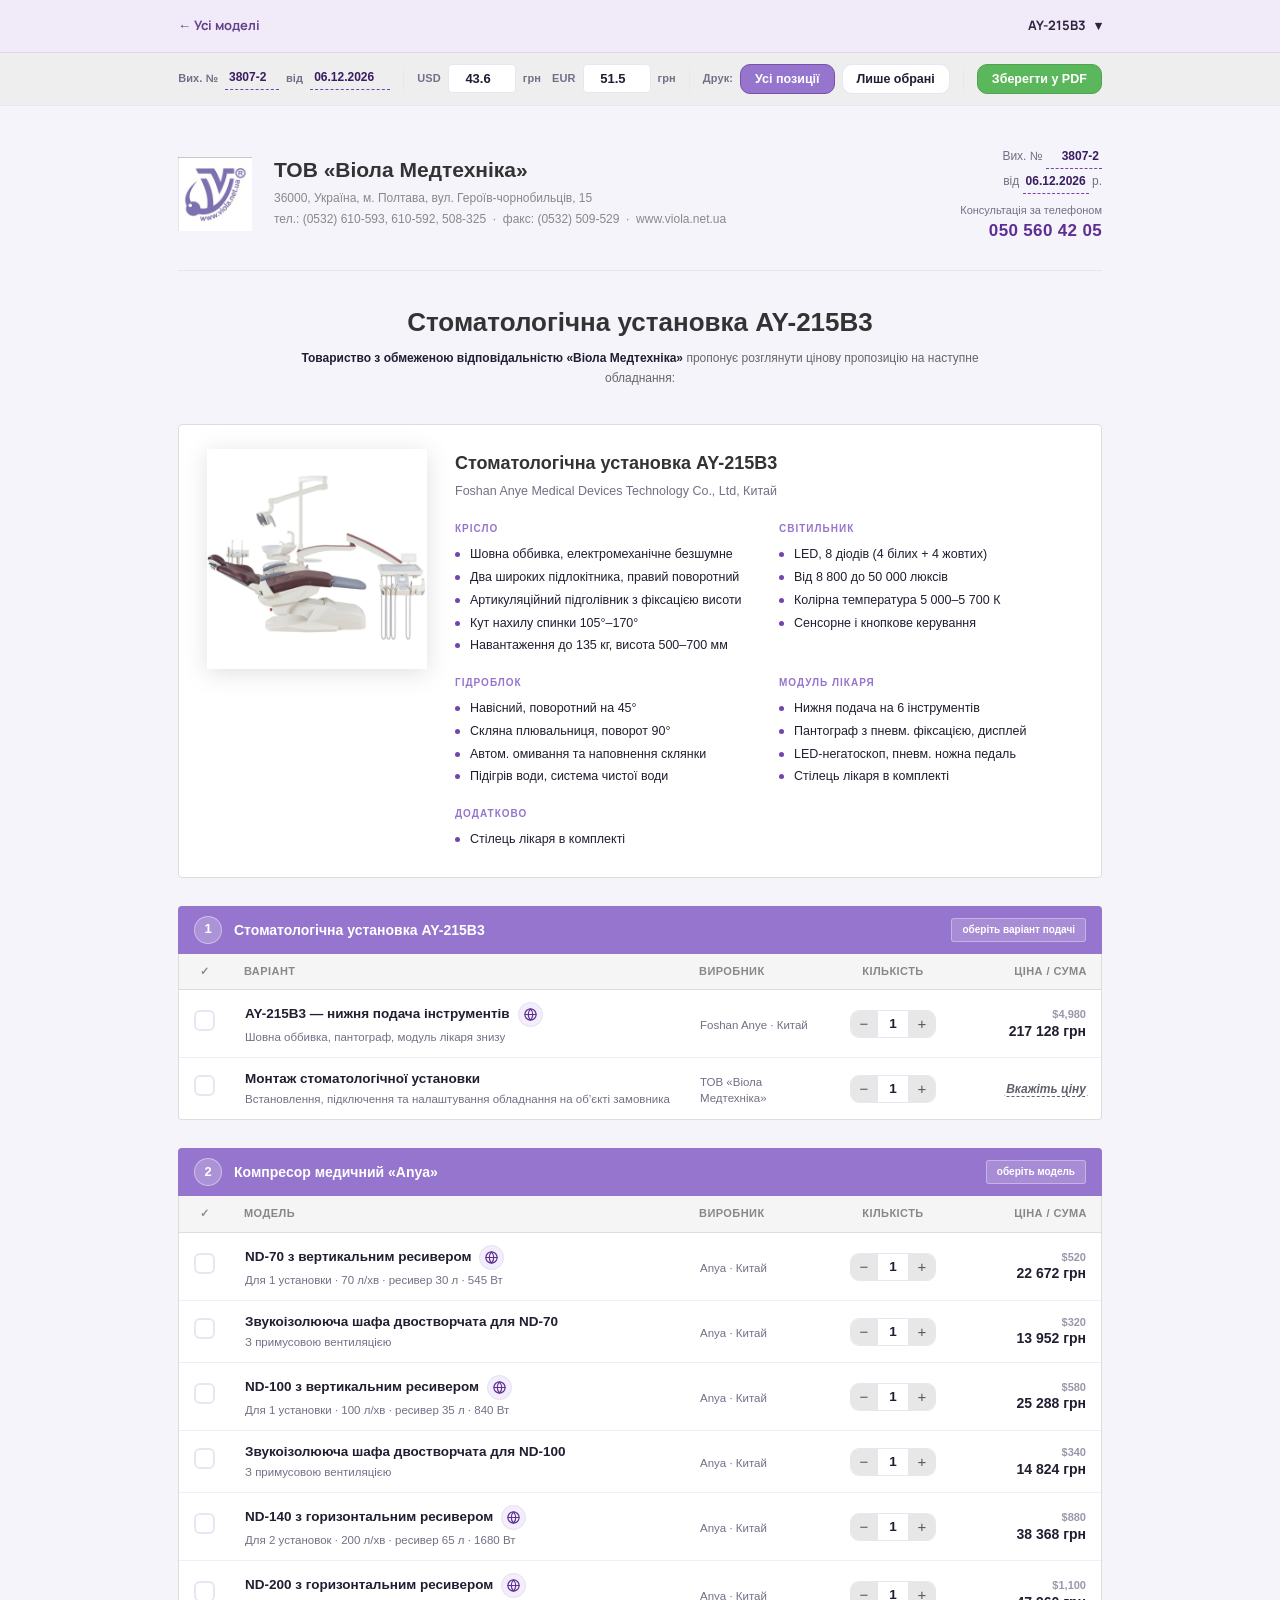
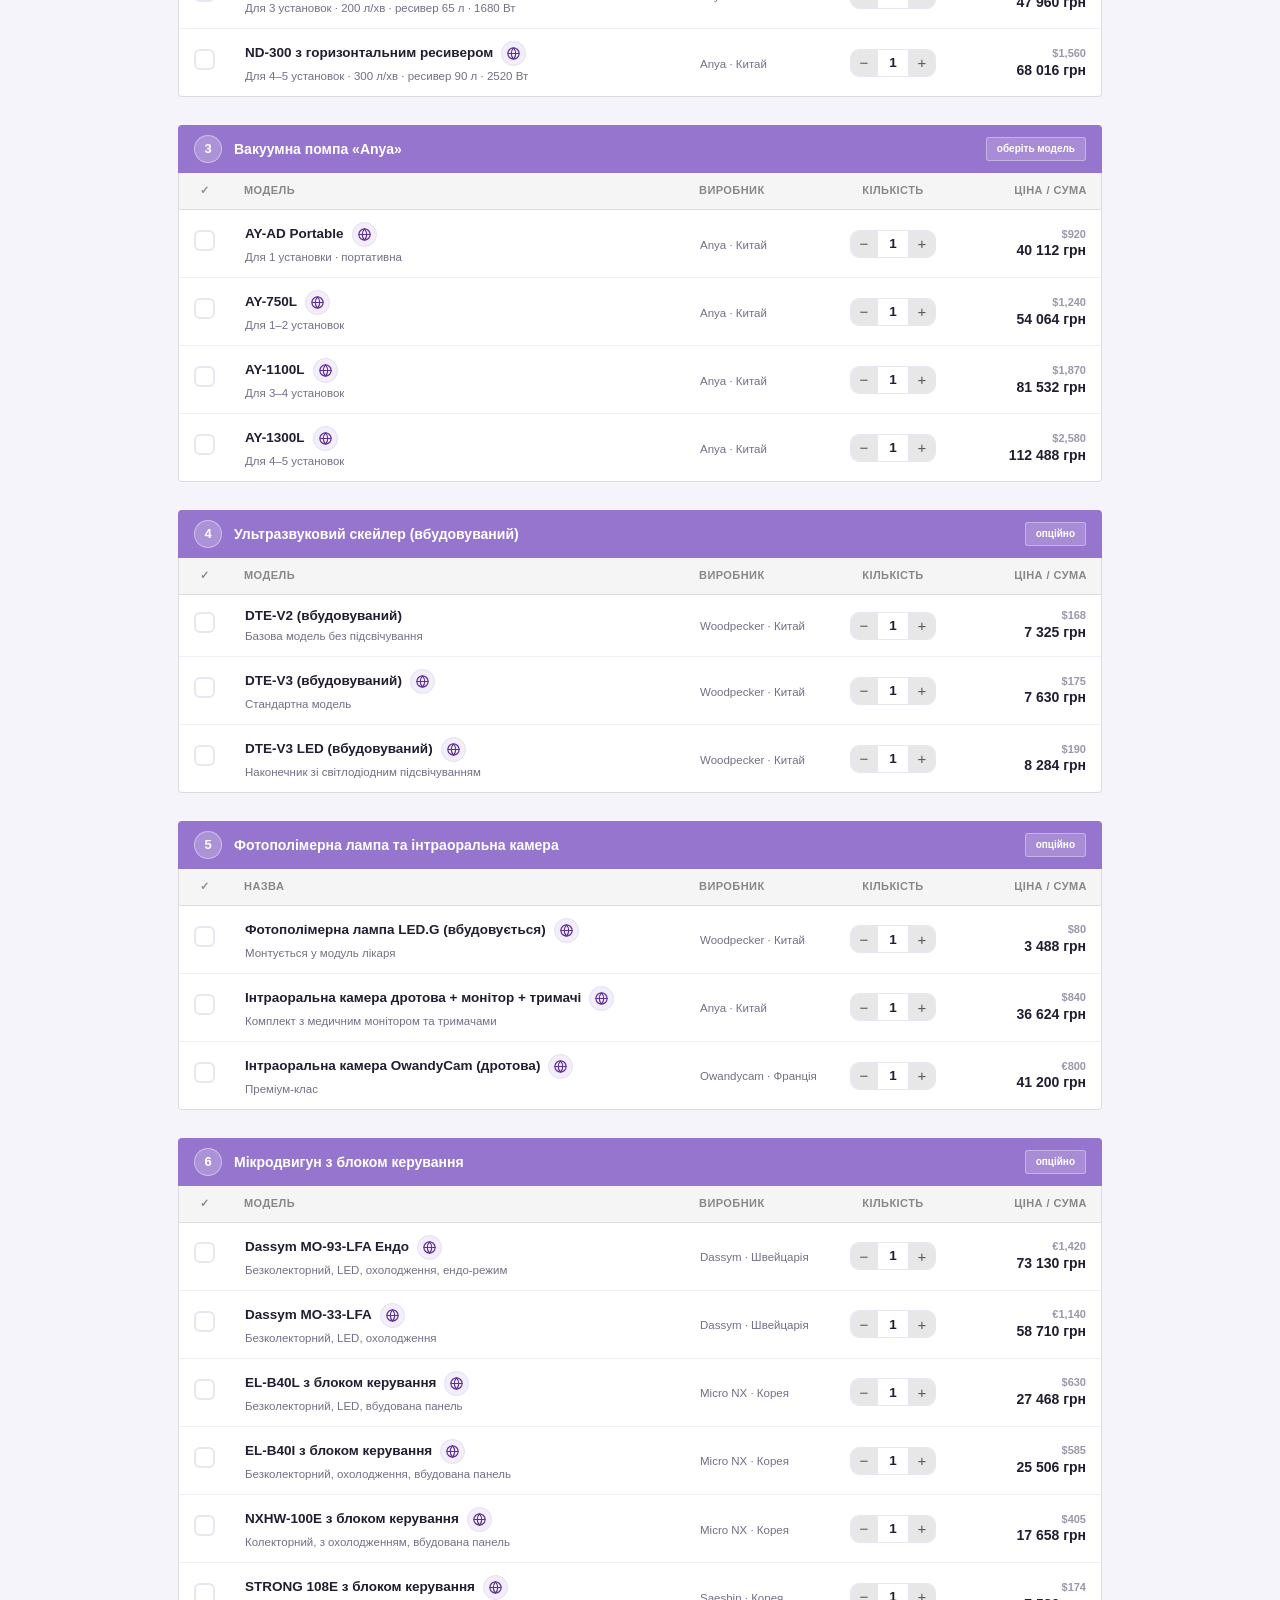
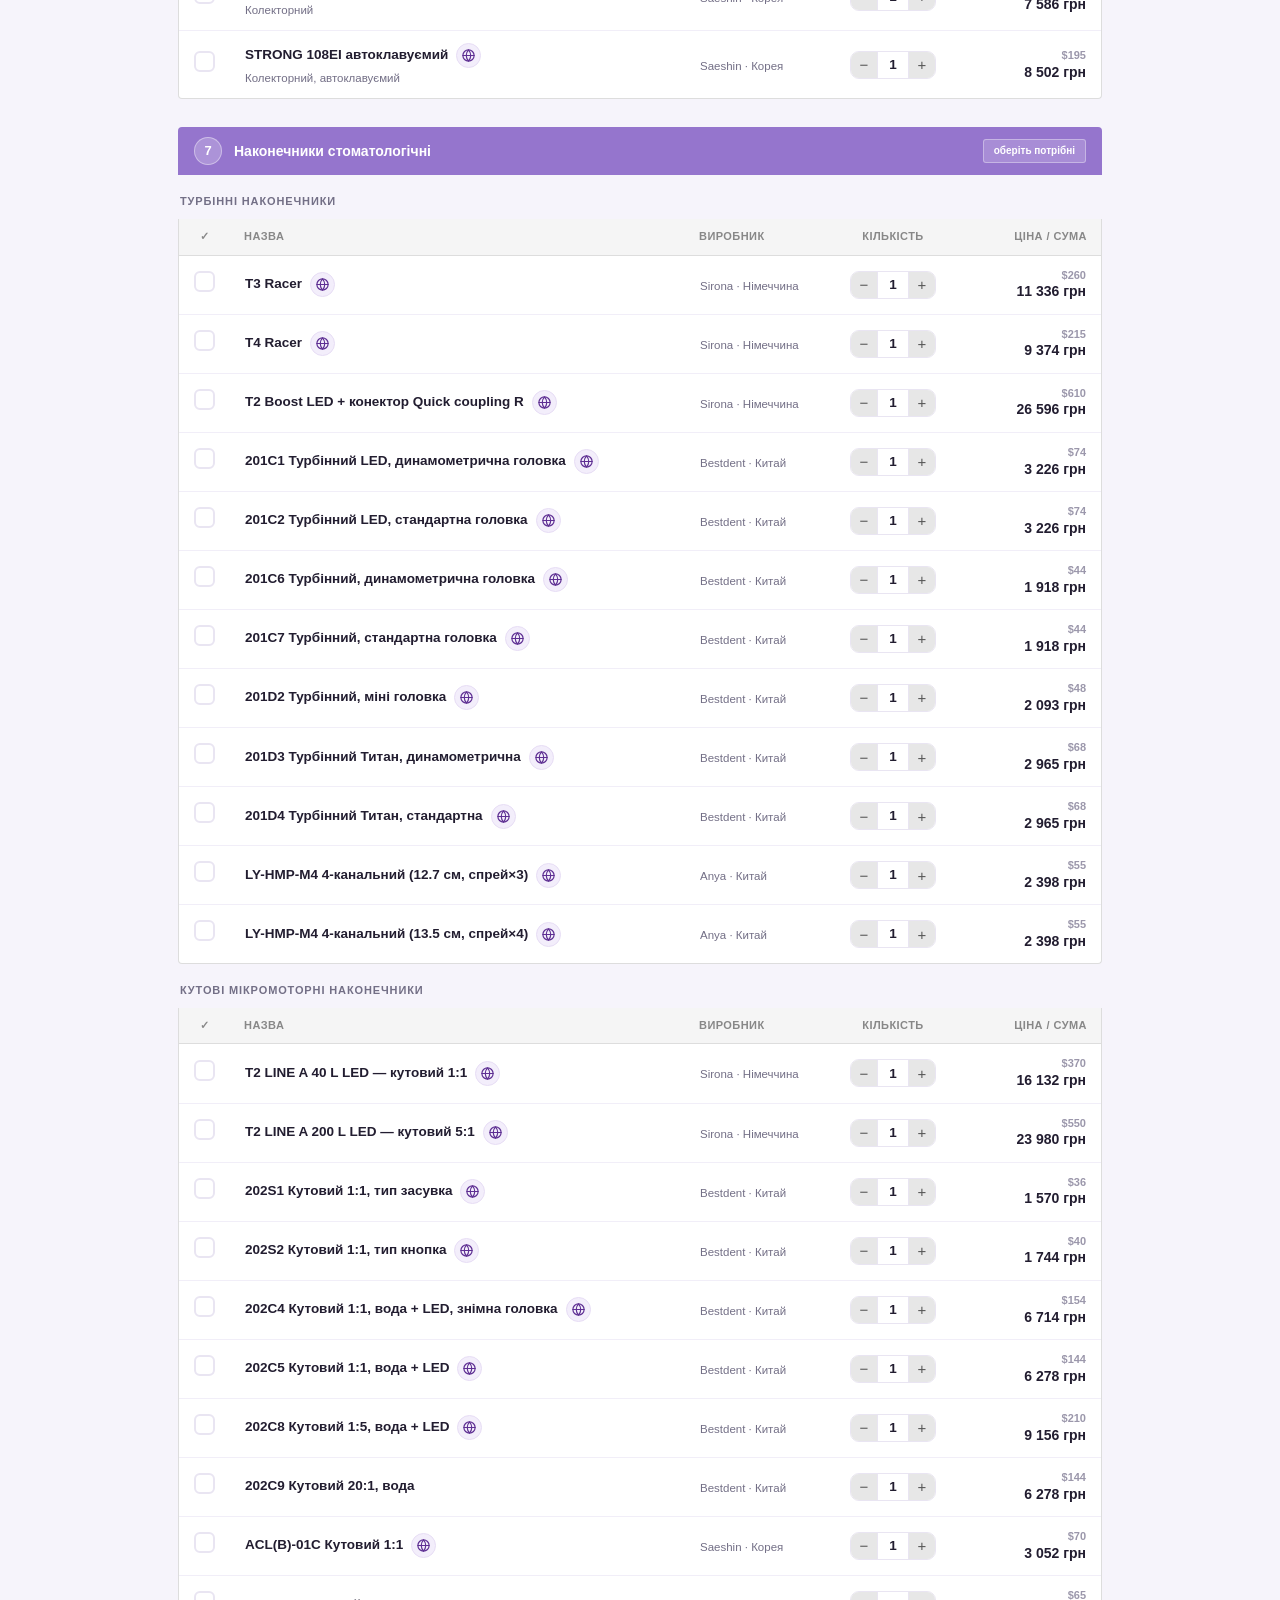
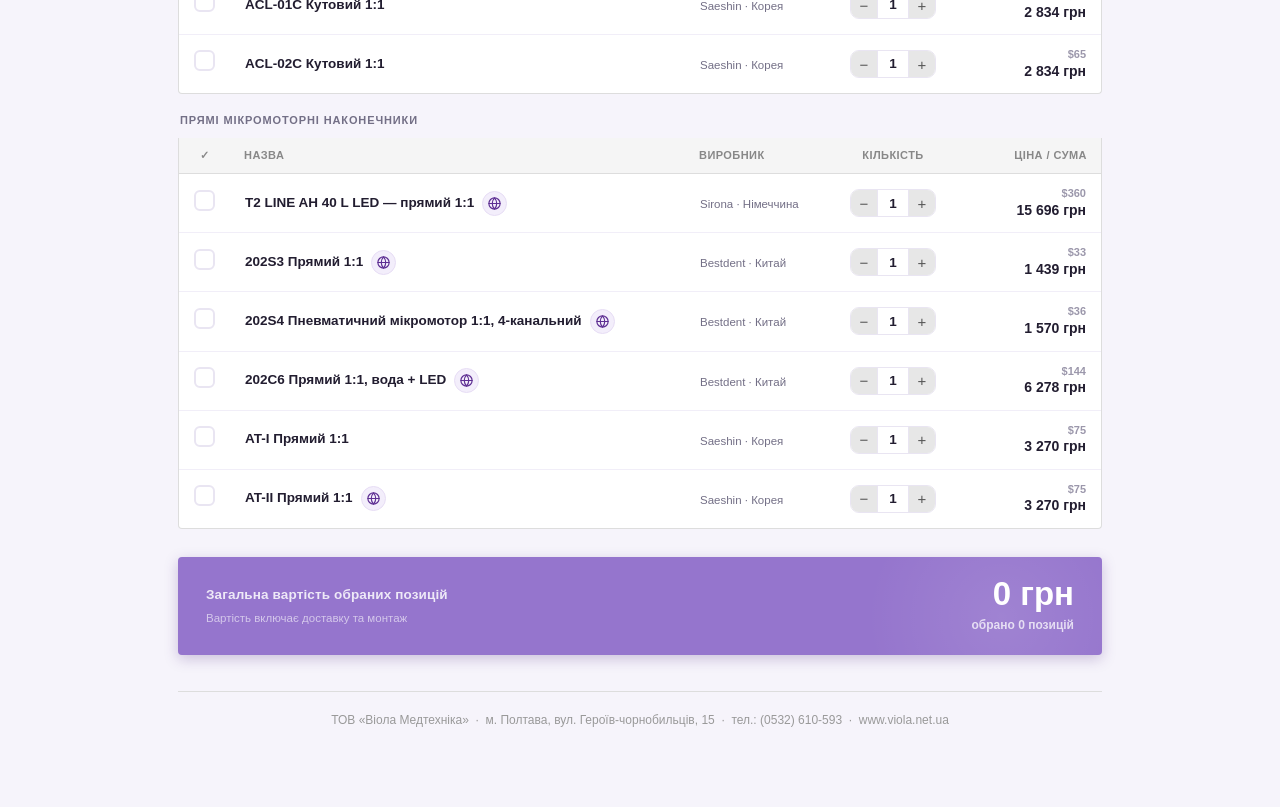
==== ay-215b3/index.html @ 1c3f3f8b "Add eight model configurators and a catalogue with separate Anya and Anye filters" ====
<!DOCTYPE html>
<html lang="uk"><head>
<meta charset="UTF-8">
<meta name="viewport" content="width=device-width, initial-scale=1.0">
<title>Конфігуратор AY-215B3 — Віола Медтехніка</title>


<style>/* cyrillic-ext */

/* cyrillic */

/* greek */

/* vietnamese */

/* latin-ext */

/* latin */

/* cyrillic-ext */

/* cyrillic */

/* greek */

/* vietnamese */

/* latin-ext */

/* latin */

/* cyrillic-ext */

/* cyrillic */

/* greek */

/* vietnamese */

/* latin-ext */

/* latin */

/* cyrillic-ext */

/* cyrillic */

/* greek */

/* vietnamese */

/* latin-ext */

/* latin */

/* cyrillic-ext */

/* cyrillic */

/* greek */

/* vietnamese */

/* latin-ext */

/* latin */

/* cyrillic-ext */

/* cyrillic */

/* vietnamese */

/* latin-ext */

/* latin */

/* cyrillic-ext */

/* cyrillic */

/* vietnamese */

/* latin-ext */

/* latin */

/* cyrillic-ext */

/* cyrillic */

/* vietnamese */

/* latin-ext */

/* latin */

/* cyrillic-ext */

/* cyrillic */

/* vietnamese */

/* latin-ext */

/* latin */

</style>
<style>
:root{
  --brand:#5e2f93;
  --brand-deep:#3a1c61;
  --brand-mid:#7344ad;
  --brand-soft:#f3eefb;
  --brand-tint:#faf7fe;
  --brand-line:#e7ddf5;
  --accent:#1f7a52;
  --accent-deep:#155f3f;
  --accent-soft:#eaf6ef;
  --ink:#221d30;
  --muted:#736f86;
  --faint:#9b97ab;
  --paper:#f6f4fb;
  --surface:#ffffff;
  --border:#e9e5f2;
  --border-soft:#f1eef8;
  --shadow-sm:0 1px 2px rgba(40,22,70,.05),0 1px 3px rgba(40,22,70,.05);
  --shadow-md:0 6px 22px rgba(58,28,97,.08),0 1px 4px rgba(58,28,97,.05);
  --shadow-lg:0 22px 60px rgba(58,28,97,.18);
  --radius:15px;
  --radius-sm:10px;
}
*,*::before,*::after{box-sizing:border-box;margin:0;padding:0}
html{-webkit-text-size-adjust:100%}
body{font-family:'Open Sans',Arial,sans-serif;background:var(--paper);color:var(--ink);font-size:13px;line-height:1.6;-webkit-font-smoothing:antialiased;text-rendering:optimizeLegibility}
.page{max-width:980px;margin:0 auto;padding:0 28px 76px}

/* TOOLBAR */
.toolbar{
  position:sticky;top:0;z-index:100;
  background:#EEEEEE;
  
  border-bottom:1px solid var(--border);
  padding:11px 20px;
  display:flex;align-items:center;justify-content:center;gap:9px;flex-wrap:wrap;
  margin:0 -28px 0;
}
.tb-group{display:flex;align-items:center;gap:7px}
.tb-sep{width:1px;height:24px;background:var(--border);margin:0 4px}
.tb-lbl{font-size:11px;font-weight:600;color:var(--muted);white-space:nowrap;letter-spacing:.01em}
.tb-inp{width:68px;padding:6px 9px;border:1px solid var(--border);border-radius:4px;font-size:13px;font-weight:600;font-family:'Open Sans',Arial,sans-serif;text-align:right;background:var(--surface);color:var(--ink);transition:border-color .15s,box-shadow .15s}
.tb-inp:focus{outline:none;border-color:var(--brand);box-shadow:0 0 0 3px var(--brand-soft)}
.tb-btn{display:inline-flex;align-items:center;gap:6px;padding:7px 14px;border-radius:10px;border:1px solid var(--border);font-size:12.5px;font-weight:600;font-family:'Open Sans',Arial,sans-serif;cursor:pointer;transition:all .15s;background:var(--surface);color:var(--ink);white-space:nowrap}
.tb-btn:hover{background:#f0eaf9;border-color:#ab8ed8;color:#7c4fa8}
.tb-btn.active{color:#fff;background:#9575CD;border-color:#7c4fa8}
.tb-btn.active:hover{background:#7c4fa8;color:#fff}
.tb-btn.green{color:#fff;background:#5bb75b;border-color:#51a351}
.tb-btn.green:hover{background:#51a351}
.tb-btn svg{width:14px;height:14px;stroke:currentColor;fill:none;stroke-width:2;stroke-linecap:round;stroke-linejoin:round}
.tb-editable{display:inline-block;min-width:54px;border-bottom:1px dashed var(--brand-mid);padding:1px 4px;font-size:12px;font-weight:700;color:var(--brand-deep);cursor:text;outline:none;transition:all .15s}
.tb-editable:focus{border-bottom-style:solid;background:var(--brand-soft);border-radius:4px}

/* MODAL */
.modal-overlay{display:none;position:fixed;inset:0;background:rgba(34,18,58,.5);z-index:999;align-items:center;justify-content:center;padding:20px}
.modal-overlay.open{display:flex}
.modal{background:var(--surface);border-radius:6px;padding:34px 36px;max-width:470px;width:100%;box-shadow:var(--shadow-lg);position:relative;animation:modalIn .26s cubic-bezier(.2,.8,.25,1)}
@keyframes modalIn{from{opacity:0;transform:translateY(14px) scale(.985)}to{opacity:1;transform:none}}
.modal-title{font-family:'Open Sans',Arial,sans-serif;font-size:18px;font-weight:700;color:#333;margin-bottom:22px;display:flex;align-items:center;gap:11px}
.modal-step{display:flex;align-items:flex-start;gap:14px;margin-bottom:16px}
.modal-step-num{width:29px;height:29px;background:linear-gradient(135deg,var(--brand-mid),var(--brand));color:#fff;border-radius:9px;font-size:13px;font-weight:700;display:flex;align-items:center;justify-content:center;flex-shrink:0}
.modal-step-text{font-size:13.5px;color:var(--ink);line-height:1.6}
.modal-step-text strong{color:var(--brand-deep);font-weight:700}
.modal-highlight{background:var(--brand-tint);border:1px solid var(--border);border-radius:10px;padding:9px 13px;font-size:12.5px;color:var(--ink);margin-top:7px;font-style:normal}
.modal-actions{display:flex;gap:10px;margin-top:26px;justify-content:flex-end}
.modal-btn{padding:10px 22px;border-radius:4px;border:none;font-size:13.5px;font-weight:600;font-family:'Open Sans',Arial,sans-serif;cursor:pointer;transition:all .15s}
.modal-btn.primary{color:#fff;background:#9575CD;border:1px solid #7c4fa8}
.modal-btn.primary:hover{background:#7c4fa8}
.modal-btn.secondary{color:#666;background:#e7e7e7;border:1px solid #ccc}
.modal-btn.secondary:hover{background:#d5d5d5}
.modal-close{position:absolute;top:16px;right:18px;font-size:17px;cursor:pointer;color:var(--faint);line-height:1;border:none;background:none;width:30px;height:30px;border-radius:8px;transition:all .15s}
.modal-close:hover{color:var(--ink);background:var(--brand-soft)}

/* HEADER */
.kp-header{display:flex;align-items:center;gap:22px;border-bottom:1px solid var(--border);margin:38px 0 28px;padding-bottom:26px}
.logo-img{width:74px;height:74px;object-fit:contain;flex-shrink:0}
.company-name{font-family:'Open Sans',Arial,sans-serif;font-size:21px;font-weight:700;color:#333;line-height:1.2;text-decoration:none}
.company-info{font-size:12px;color:#888;margin-top:6px;line-height:1.75}
.header-right{margin-left:auto;text-align:right}
.doc-num-row{font-size:12px;color:var(--muted);line-height:2}
.doc-editable{display:inline-block;min-width:56px;border-bottom:1px dashed var(--brand-mid);padding:0 3px;color:var(--brand-deep);font-size:12px;font-weight:700;cursor:text;outline:none;transition:all .15s}
.doc-editable:focus{border-bottom-style:solid;background:var(--brand-soft);border-radius:4px}

/* INTRO */
.intro-block{text-align:center;padding:8px 0 36px;max-width:700px;margin:0 auto}
.intro-title{font-family:'Open Sans',Arial,sans-serif;font-size:26px;font-weight:700;margin-bottom:10px;color:#333;line-height:1.2}
.intro-text{font-size:12px;color:#666;line-height:1.7}
.intro-text strong{color:var(--ink);font-weight:700}

/* CHAIR HERO */
.chair-hero{display:flex;align-items:flex-start;gap:28px;background:#fff;border:1px solid #ddd;border-radius:4px;padding:24px 28px;margin-bottom:28px;overflow:hidden}

.chair-img{width:220px;height:220px;object-fit:contain;flex-shrink:0;filter:drop-shadow(0 4px 12px rgba(0,0,0,.12))}
.chair-img:hover{transform:none}
.chair-info{flex:1;position:relative}
.chair-info-title{font-family:'Open Sans',Arial,sans-serif;font-size:18px;font-weight:700;color:#333;margin-bottom:3px}
.chair-info-maker{font-size:12.5px;color:var(--muted);margin-bottom:20px}
.chair-specs-grid{display:grid;grid-template-columns:1fr 1fr;gap:16px 30px}
.spec-group{margin-bottom:2px}
.spec-group-title{font-size:10px;font-weight:800;text-transform:uppercase;letter-spacing:.1em;color:#9575CD;margin-bottom:6px}
.spec-list{list-style:none;font-size:12.5px;color:var(--ink);line-height:1.5}
.spec-list li{padding:2px 0 2px 15px;position:relative}
.spec-list li::before{content:'';position:absolute;left:0;top:9px;width:5px;height:5px;border-radius:50%;background:var(--brand-mid)}

/* SECTION */
.section{margin-bottom:28px}
.section-header{display:flex;align-items:center;gap:12px;margin-bottom:0;background:#9575CD;border-radius:4px 4px 0 0;padding:10px 16px;color:#fff}
.section-num{width:28px;height:28px;background:rgba(255,255,255,.22);color:#fff;border-radius:50%;font-size:13px;font-weight:700;display:flex;align-items:center;justify-content:center;flex-shrink:0;border:1px solid rgba(255,255,255,.4)}
.section-title{font-family:'Open Sans',Arial,sans-serif;font-size:14px;font-weight:700;color:#fff;flex:1}
.section-badge{font-size:10px;font-weight:600;padding:3px 10px;border-radius:3px;border:1px solid rgba(255,255,255,.35);color:#fff;background:rgba(255,255,255,.18);white-space:nowrap}

/* TABLE */
.options-table-wrap{background:#fff;border:1px solid #ddd;border-top:none;border-radius:0 0 4px 4px;overflow:hidden;margin-bottom:0}
table.otbl{width:100%;border-collapse:collapse;font-size:13.5px}
table.otbl thead tr{background:#f5f5f5;border-bottom:1px solid #ddd}
table.otbl th{padding:9px 14px;text-align:left;color:#888;font-weight:700;font-size:11px;letter-spacing:.04em;text-transform:uppercase}
table.otbl th.th-c{width:48px;text-align:center}
table.otbl th.th-q{width:108px;text-align:center}
table.otbl th.th-p{width:150px;text-align:right}
table.otbl th.th-maker{width:150px}
table.otbl tbody tr{border-bottom:1px solid var(--border-soft);cursor:pointer;transition:background .12s,box-shadow .12s}
table.otbl tbody tr:last-child{border-bottom:none}
table.otbl tbody tr:hover{background:var(--brand-tint)}
table.otbl tbody tr.row-checked{background:var(--accent-soft);box-shadow:inset 3px 0 0 var(--accent)}
table.otbl tbody tr.row-checked:hover{background:#e2f1e9}
table.otbl td{padding:12px 15px;vertical-align:middle}
table.otbl td.td-c{text-align:center}
table.otbl td.td-q{text-align:center}
table.otbl td.td-p{text-align:right;white-space:nowrap;line-height:1.35}
.opt-name{font-weight:700;color:var(--ink);font-size:13.5px;line-height:1.4}
.opt-sub{font-size:11.5px;color:var(--muted);margin-top:2px;font-weight:500;line-height:1.4}

/* CHECKBOX */
.cb{width:21px;height:21px;border:2px solid var(--border);border-radius:6px;display:inline-flex;align-items:center;justify-content:center;flex-shrink:0;background:var(--surface);transition:all .15s}
table.otbl tbody tr:hover .cb{border-color:var(--brand-mid)}
.cb.on{background:var(--accent);border-color:var(--accent)}
.cb-tick{display:none;color:#fff;font-size:13px;font-weight:800;line-height:1}
.cb.on .cb-tick{display:block}

/* QTY */
.qty-wrap{display:inline-flex;align-items:stretch;border:1px solid var(--border);border-radius:9px;overflow:hidden;background:var(--surface)}
.qty-btn{width:26px;height:26px;border:none;background:#e7e7e7;color:#555;font-size:15px;cursor:pointer;display:inline-flex;align-items:center;justify-content:center;user-select:none;padding:0;line-height:1}
.qty-btn:hover{background:#ddd;color:#333}
.qty-val{min-width:32px;text-align:center;font-weight:700;font-size:13.5px;border-left:1px solid var(--border);border-right:1px solid var(--border);display:flex;align-items:center;justify-content:center}

/* PRICE */
.p-orig{font-size:11px;color:var(--faint);font-weight:600}
.p-uah{font-size:14px;font-weight:800;color:var(--ink)}.p-uah{cursor:pointer;border-bottom:1px dashed transparent;border-radius:3px;padding:0 2px;margin:0 -2px;transition:all .15s}.p-uah:hover{border-bottom-color:currentColor;opacity:.85}.p-placeholder{font-size:12px;font-weight:700;font-style:italic;opacity:.7;border-bottom:1px dashed currentColor}.p-input{width:98px;padding:3px 7px;border:1px solid var(--brand-mid,#d4738f);border-radius:5px;font-size:13px;font-weight:800;text-align:right;font-family:'Open Sans',Arial,sans-serif;color:#2b1d24;background:#fff}.p-input:focus{outline:none;box-shadow:0 0 0 3px rgba(212,115,143,.25)}@media print{.p-input{border:none!important;box-shadow:none!important;background:transparent!important}}
.p-total{font-size:12px;font-weight:700;color:var(--accent-deep);margin-top:1px}
.sub-label{font-size:11px;font-weight:800;text-transform:uppercase;letter-spacing:.08em;color:var(--muted);margin:18px 0 8px 2px}

/* TOTAL */
.total-bar{background:#9575CD;border-radius:4px;padding:20px 28px;display:flex;align-items:center;justify-content:space-between;margin-top:28px;flex-wrap:wrap;gap:16px;box-shadow:0 4px 14px rgba(80,40,130,.25);position:relative;overflow:hidden}
.total-bar::before{content:'';position:absolute;top:-80px;right:-40px;width:280px;height:280px;border-radius:50%;background:radial-gradient(circle,rgba(255,255,255,.1),transparent 68%);pointer-events:none}
.total-label{color:rgba(255,255,255,.84);font-size:13.5px;font-weight:600;letter-spacing:.01em}
.total-note{color:rgba(255,255,255,.6);font-size:11.5px;margin-top:4px}
.total-right{text-align:right;position:relative}
.total-sum{font-family:'Open Sans',Arial,sans-serif;font-size:33px;font-weight:700;color:#fff;line-height:1}
.total-cnt{color:rgba(255,255,255,.74);font-size:12px;margin-top:6px;font-weight:600}
.kp-footer{margin-top:36px;padding-top:18px;border-top:1px solid #ddd;font-size:12px;color:#999;text-align:center;line-height:1.8}

/* SITE LINK ICON */
.opt-link{
  display:inline-flex;align-items:center;justify-content:center;
  width:25px;height:25px;margin-left:8px;border-radius:50%;
  background:var(--brand-soft);border:1px solid var(--brand-line);
  color:var(--brand);text-decoration:none;
  vertical-align:middle;flex-shrink:0;
  transition:all .15s;cursor:pointer;
}
.opt-link:hover{background:var(--brand);color:#fff;border-color:var(--brand);transform:translateY(-1px);box-shadow:0 2px 8px rgba(94,47,147,.28)}
.opt-link svg{width:15px;height:15px;stroke:currentColor;fill:none;stroke-width:1.9;stroke-linecap:round;stroke-linejoin:round}
@media print{.opt-link{display:none!important}}

/* RESPONSIVE */
@media (max-width:760px){
  .page{padding:0 16px 56px}
  .toolbar{gap:7px;padding:10px 14px}
  .kp-header{flex-wrap:wrap;gap:16px;margin-top:24px}
  .header-right{margin-left:0;text-align:left;width:100%}
  .intro-title{font-family:'Open Sans',Arial,sans-serif;font-size:26px;font-weight:700;margin-bottom:10px;color:#333;line-height:1.2}
  .chair-hero{display:flex;align-items:flex-start;gap:28px;background:#fff;border:1px solid #ddd;border-radius:4px;padding:24px 28px;margin-bottom:28px;overflow:hidden}
  .chair-img{width:220px;height:220px;object-fit:contain;flex-shrink:0;filter:drop-shadow(0 4px 12px rgba(0,0,0,.12))}
  .chair-specs-grid{grid-template-columns:1fr;gap:14px}
  .options-table-wrap{background:#fff;border:1px solid #ddd;border-top:none;border-radius:0 0 4px 4px;overflow:hidden;margin-bottom:0}
  table.otbl{min-width:560px}
  .total-sum{font-family:'Open Sans',Arial,sans-serif;font-size:33px;font-weight:700;color:#fff;line-height:1}
}

/* PRINT MODES */
body.print-selected .orow:not(.row-checked){display:none!important}
body.print-selected .section:not(:has(.row-checked)){display:none!important}
body.print-selected .options-table-wrap:not(:has(.row-checked)){display:none!important}
body.print-selected .sub-label{display:none}
body.print-selected .section:has(.row-checked) .sub-label{display:block}

@media print{
  .toolbar,.modal-overlay,.qty-btn,.opt-link{display:none!important}
  *{-webkit-print-color-adjust:exact!important;print-color-adjust:exact!important;color-adjust:exact!important}
  html,body{font-size:15px;background:#fff}
  .page{padding:0;max-width:100%}
  .section{margin-bottom:14px}
  .section-header{background:#f0f0f0!important;color:#000!important;border:1px solid #bbb!important;border-bottom:none!important;border-radius:0!important;break-after:avoid;page-break-after:avoid;margin-bottom:0!important}
  .options-table-wrap{break-before:avoid;page-break-before:avoid;border:1px solid #bbb!important;border-top:none!important;border-radius:0!important;overflow:visible;box-shadow:none!important}
  .section-num{background:#ddd!important;color:#333!important}
  .section-title{color:#000!important;font-size:14px!important}
  .section-badge{display:none!important}
  table.otbl{break-inside:auto;border-collapse:collapse!important;width:100%}
  table.otbl thead{display:table-header-group}
  table.otbl th{border:1px solid #aaa!important;padding:5px 8px!important;background:#f0f0f0!important;font-size:12px!important;text-align:left!important}
  table.otbl th.th-c{width:36px;text-align:center!important}
  table.otbl th.th-q{width:70px;text-align:center!important}
  table.otbl th.th-p{width:130px;text-align:right!important}
  table.otbl th.th-maker{width:120px}
  table.otbl td{border:1px solid #bbb!important;padding:7px 10px!important;vertical-align:middle!important;font-size:15px!important}
  table.otbl td.td-q{text-align:center!important}
  table.otbl td.td-p{text-align:right!important}
  table.otbl tbody tr{break-inside:avoid}
  table.otbl tbody tr.row-checked{background:#f2f9f5!important;box-shadow:none!important}
  table.otbl{counter-reset:print-row}
  table.otbl tbody tr{counter-increment:print-row}
  table.otbl td.td-c{text-align:center!important;font-weight:700;font-size:13px;color:#333}
  table.otbl td.td-c::before{content:counter(print-row)}
  table.otbl td.td-c .cb{display:none!important}
  .qty-wrap{border:none!important;background:transparent!important}
  .qty-val{border:none!important;background:transparent!important;font-weight:700}
  .total-bar{background:#f5f5f5!important;border:2px solid #999!important;border-radius:0!important;box-shadow:none!important;break-inside:avoid;padding:12px 20px!important;margin-top:16px!important}
  .total-bar::before{display:none!important}
  .total-label{color:#000!important;font-weight:700}
  .total-note{color:#555!important}
  .total-cnt{color:#555!important}
  .total-sum{color:#000!important;font-size:24px!important}
  .chair-hero{background:#fff!important;border:1px solid #ccc!important;box-shadow:none!important;break-inside:avoid;flex-direction:row;gap:20px;padding:14px 18px;margin-bottom:16px}
  .chair-img{width:150px;height:150px;filter:none;max-width:150px;flex-shrink:0}
  .chair-info{flex:1}
  .chair-info-title{font-size:17px}
  .chair-specs-grid{grid-template-columns:1fr 1fr;gap:6px 18px}
  .spec-list{font-size:12px}
  .print-signature{display:flex!important;margin-top:24px;padding-top:18px;border-top:1px solid #bbb;break-inside:avoid}
  .print-note{display:block!important}
  .kp-header{flex-wrap:nowrap!important;flex-direction:row!important;align-items:center!important}
  .header-right{margin-left:auto!important;text-align:right!important;width:auto!important}
  .company-info{font-size:12px!important}
  .company-name{font-size:19px!important}
  .hdr-phone-num{color:#000!important;font-size:17px!important}
  .hdr-phone{color:#444!important}
  .kp-footer{display:none!important}
  .kp-header,.intro-block{break-inside:avoid}
  .intro-block{padding-bottom:16px}
  .sub-label{break-after:avoid;margin-top:12px}
}

/* ── ПIДПИС / ПЕЧАТКА ── */
.print-signature{
  display:none;
  align-items:flex-start;
  margin-top:32px;
  padding-top:22px;
  border-top:2px solid var(--border);
}
.sig-col{flex:1}
.sig-label{font-size:11px;font-weight:700;text-transform:uppercase;letter-spacing:.06em;color:var(--muted);margin-bottom:8px}
.sig-company{font-size:13px;font-weight:600;color:var(--ink);margin-bottom:10px}
.sig-line-wrap{margin-top:44px}
.sig-line{font-size:11.5px;color:var(--ink);border-bottom:1px solid #aaa;padding-bottom:2px;margin-bottom:4px;width:340px}
.sig-hint{font-size:9.5px;color:var(--faint);display:flex;justify-content:space-between;width:340px}

/* ── ПРИМIТКА ПРИ ДРУКУ ── */
.print-note{
  display:none;
  margin-top:18px;
  padding:12px 16px;
  border-left:3px solid #bbb;
  font-size:10.5px;
  color:#555;
  line-height:1.65;
  background:#fafafa;
}

/* ── ТЕЛЕФОН В ШАПЦI ── */
.hdr-phone{font-size:11px;color:var(--muted);margin-top:8px;line-height:1.5;text-align:right}
.hdr-phone-num{font-size:17px;font-weight:700;color:var(--brand);letter-spacing:.02em;white-space:nowrap}
</style>
<link rel="stylesheet" href="../assets/fonts.css">
<link rel="stylesheet" href="../assets/model-nav.css">
</head>
<body>
<nav class="viola-model-nav" aria-label="Навігація конфігураторів"><a href="../catalog/">← Усі моделі</a><details><summary>AY-215B3 &nbsp; ▾</summary><ul><li><a href="../">AY-A1000</a></li><li><a aria-current="page" href="../ay-215b3/">AY-215B3</a></li><li><a href="../ay-215c1/">AY-215C1</a></li><li><a href="../ay-215c2/">AY-215C2</a></li><li><a href="../ay-a3600/">AY-A3600</a></li><li><a href="../ay-a6800/">AY-A6800</a></li><li><a href="../ss-kiss-m1/">SS KISS M1</a></li><li><a href="../ss-kiss-m4/">SS KISS M4</a></li></ul></details></nav>



<!-- PDF INSTRUCTION MODAL -->
<div class="modal-overlay" id="pdfModal">
  <div class="modal">
    <button class="modal-close" onclick="closeModal()">✕</button>
    <div class="modal-title">Як зберегти КП у PDF</div>
    <div class="modal-step">
      <div class="modal-step-num">1</div>
      <div class="modal-step-text">Натисніть <strong>«Продовжити»</strong> — відкриється вікно друку браузера</div>
    </div>
    <div class="modal-step">
      <div class="modal-step-num">2</div>
      <div class="modal-step-text">
        Знайдіть поле <strong>«Принтер»</strong> (або <strong>«Destination»</strong>) — там буде вказана назва вашого принтера.<br>
        <div class="modal-highlight">💡 Натисніть на назву принтера і оберіть <strong>«Зберегти як PDF»</strong> (або <strong>«Save as PDF»</strong>)</div>
      </div>
    </div>
    <div class="modal-step">
      <div class="modal-step-num">3</div>
      <div class="modal-step-text">Натисніть <strong>«Зберегти»</strong> і оберіть папку для збереження файлу</div>
    </div>
    <div class="modal-step">
      <div class="modal-step-num">4</div>
      <div class="modal-step-text">
        Рекомендовані налаштування:<br>
        <div class="modal-highlight">Орієнтація: <strong>Книжна</strong> &nbsp;·&nbsp; Поля: <strong>Мінімальні</strong> &nbsp;·&nbsp; Масштаб: <strong>100%</strong></div>
      </div>
    </div>
    <div class="modal-actions">
      <button class="modal-btn secondary" onclick="closeModal()">Скасувати</button>
      <button class="modal-btn primary" onclick="closeModal(); window.print()">Продовжити →</button>
    </div>
  </div>
</div>

<!-- STICKY TOOLBAR -->
<div class="toolbar">
  <div class="tb-group">
    <span class="tb-lbl">Вих. №</span>
    <span class="tb-editable" id="tb-docnum" contenteditable="true" spellcheck="false"></span>
    <span class="tb-lbl">від</span>
    <span class="tb-editable" id="tb-docdate" contenteditable="true" spellcheck="false" style="min-width:80px"></span>
  </div>
  <div class="tb-sep"></div>
  <div class="tb-group">
    <span class="tb-lbl">USD</span>
    <input type="number" class="tb-inp" id="usd" value="43.6" min="1" step="0.1">
    <span class="tb-lbl">грн</span>
    <span class="tb-lbl" style="margin-left:4px">EUR</span>
    <input type="number" class="tb-inp" id="eur" value="51.5" min="1" step="0.1">
    <span class="tb-lbl">грн</span>
  </div>
  <div class="tb-sep"></div>
  <div class="tb-group">
    <span class="tb-lbl">Друк:</span>
    <button class="tb-btn active" id="mode-all" onclick="setMode('all')">Усі позиції</button>
    <button class="tb-btn" id="mode-sel" onclick="setMode('selected')">Лише обрані</button>
  </div>
  <div class="tb-sep"></div>
  <div class="tb-group">
    <button class="tb-btn green" onclick="openModal()">Зберегти у PDF</button>
  </div>
</div>

<div class="page">

  <!-- HEADER -->
  <header class="kp-header">
    <img class="logo-img" src="../assets/2054f9255b46bcc3e752.jpg" alt="Логотип Віола Медтехніка">
    <div>
      <div class="company-name">ТОВ «Віола Медтехніка»</div>
      <div class="company-info">
        36000, Україна, м. Полтава, вул. Героїв-чорнобильців, 15<br>
        тел.: (0532) 610-593, 610-592, 508-325 &nbsp;·&nbsp; факс: (0532) 509-529 &nbsp;·&nbsp; www.viola.net.ua
      </div>
    </div>
    <div class="header-right">
      <div class="doc-num-row">Вих. № <span class="doc-editable" id="hdr-docnum" contenteditable="true" spellcheck="false"></span></div>
      <div class="doc-num-row">від <span class="doc-editable" id="hdr-docdate" contenteditable="true" spellcheck="false"></span> р.</div>
      <div class="hdr-phone">Консультацiя за телефоном<br><span class="hdr-phone-num">050 560 42 05</span></div>
    </div>
  </header>

  <!-- INTRO -->
  <div class="intro-block">
    <div class="intro-title">Стоматологічна установка AY-215B3</div>
    <div class="intro-text">
      <strong>Товариство з обмеженою відповідальністю «Віола Медтехніка»</strong> пропонує розглянути цінову пропозицію на наступне обладнання:
    </div>
  </div>

  <!-- CHAIR HERO -->
  <div class="chair-hero">
    <img class="chair-img" src="../assets/002f1ff52eab31ba21e5.jpg" alt="Стоматологічна установка AY-215B3">
    <div class="chair-info" style="flex:1">
      <div class="chair-info-title">Стоматологічна установка AY-215B3</div>
      <div class="chair-info-maker">Foshan Anye Medical Devices Technology Co., Ltd, Китай</div>
      <div class="chair-specs-grid">
        <div class="spec-group">
          <div class="spec-group-title">Крісло</div>
          <ul class="spec-list">
            <li>Шовна оббивка, електромеханічне безшумне</li>
            <li>Два широких підлокітника, правий поворотний</li>
            <li>Артикуляційний підголівник з фіксацією висоти</li>
            <li>Кут нахилу спинки 105°–170°</li>
            <li>Навантаження до 135 кг, висота 500–700 мм</li>
          </ul>
        </div>
        <div class="spec-group">
          <div class="spec-group-title">Світильник</div>
          <ul class="spec-list">
            <li>LED, 8 діодів (4 білих + 4 жовтих)</li>
            <li>Від 8 800 до 50 000 люксів</li>
            <li>Колірна температура 5 000–5 700 К</li>
            <li>Сенсорне і кнопкове керування</li>
          </ul>
        </div>
        <div class="spec-group">
          <div class="spec-group-title">Гідроблок</div>
          <ul class="spec-list">
            <li>Навісний, поворотний на 45°</li>
            <li>Скляна плювальниця, поворот 90°</li>
            <li>Автом. омивання та наповнення склянки</li>
            <li>Підігрів води, система чистої води</li>
          </ul>
        </div>
        <div class="spec-group">
          <div class="spec-group-title">Модуль лікаря</div>
          <ul class="spec-list">
            <li>Нижня подача на 6 інструментів</li>
            <li>Пантограф з пневм. фіксацією, дисплей</li>
            <li>LED-негатоскоп, пневм. ножна педаль</li>
            <li>Стілець лікаря в комплекті</li>
          </ul>
        </div>
        <div class="spec-group">
          <div class="spec-group-title">Додатково</div>
          <ul class="spec-list">
            <li>Стілець лікаря в комплекті</li>
          </ul>
        </div>
      </div>
    </div>
  </div>

  <!-- SECTION 1 -->
  <div class="section">
    <div class="section-header">
      <div class="section-num">1</div>
      <div class="section-title">Стоматологічна установка AY-215B3</div>
      <span class="section-badge">оберіть варіант подачі</span>
    </div>
    <div class="options-table-wrap">
      <table class="otbl">
        <thead><tr><th class="th-c">✓</th><th>Варіант</th><th class="th-maker">Виробник</th><th class="th-q">Кількість</th><th class="th-p">Ціна / Сума</th></tr></thead>
        <tbody>
          <tr class="orow" data-usd="4980" data-url="https://viola.net.ua/ua/obladnanya-uk/stomatologichne-obladnannya/stomatologichni-ustanovki-anye/ay-215b3"><td class="td-c"><div class="cb" onclick="tog(this)"><span class="cb-tick">✓</span></div></td><td><div class="opt-name">AY-215B3 — нижня подача інструментів</div><div class="opt-sub">Шовна оббивка, пантограф, модуль лікаря знизу</div></td><td><div class="opt-sub">Foshan Anye · Китай</div></td><td class="td-q"><div class="qty-wrap"><button class="qty-btn" onclick="chq(this,-1)">−</button><span class="qty-val">1</span><button class="qty-btn" onclick="chq(this,1)">+</button></div></td><td class="td-p"></td></tr>
        <tr class="orow manual-row" data-manual="1"><td class="td-c"><div class="cb" onclick="tog(this)"><span class="cb-tick">✓</span></div></td><td><div class="opt-name">Монтаж стоматологічної установки</div><div class="opt-sub">Встановлення, підключення та налаштування обладнання на об’єкті замовника</div></td><td><div class="opt-sub">ТОВ «Віола Медтехніка»</div></td><td class="td-q"><div class="qty-wrap"><button class="qty-btn" onclick="chq(this,-1)">−</button><span class="qty-val">1</span><button class="qty-btn" onclick="chq(this,1)">+</button></div></td><td class="td-p"></td></tr></tbody>
      </table>
    </div>
  </div>

  <!-- SECTION 2 -->
  <div class="section">
    <div class="section-header">
      <div class="section-num">2</div>
      <div class="section-title">Компресор медичний «Anya»</div>
      <span class="section-badge">оберіть модель</span>
    </div>
    <div class="options-table-wrap">
      <table class="otbl">
        <thead><tr><th class="th-c">✓</th><th>Модель</th><th class="th-maker">Виробник</th><th class="th-q">Кількість</th><th class="th-p">Ціна / Сума</th></tr></thead>
        <tbody>
          <tr class="orow" data-usd="520" data-url="https://viola.net.ua/ua/obladnanya-uk/stomatologichne-obladnannya/stomatologichni-kompresori/anya/%D0%BA%D0%BE%D0%BC%D0%BF%D1%80%D0%B5%D1%81%D0%BE%D1%80-%D1%81%D1%82%D0%BE%D0%BC%D0%B0%D1%82%D0%BE%D0%BB%D0%BE%D0%B3%D1%96%D1%87%D0%BD%D0%B8%D0%B9-nd-70"><td class="td-c"><div class="cb" onclick="tog(this)"><span class="cb-tick">✓</span></div></td><td><div class="opt-name">ND-70 з вертикальним ресивером</div><div class="opt-sub">Для 1 установки · 70 л/хв · ресивер 30 л · 545 Вт</div></td><td><div class="opt-sub">Anya · Китай</div></td><td class="td-q"><div class="qty-wrap"><button class="qty-btn" onclick="chq(this,-1)">−</button><span class="qty-val">1</span><button class="qty-btn" onclick="chq(this,1)">+</button></div></td><td class="td-p" data-usd="520"></td></tr>
          <tr class="orow" data-usd="320"><td class="td-c"><div class="cb" onclick="tog(this)"><span class="cb-tick">✓</span></div></td><td><div class="opt-name">Звукоізолююча шафа двостворчата для ND-70</div><div class="opt-sub">З примусовою вентиляцією</div></td><td><div class="opt-sub">Anya · Китай</div></td><td class="td-q"><div class="qty-wrap"><button class="qty-btn" onclick="chq(this,-1)">−</button><span class="qty-val">1</span><button class="qty-btn" onclick="chq(this,1)">+</button></div></td><td class="td-p" data-usd="320"></td></tr>
          <tr class="orow" data-usd="580" data-url="https://viola.net.ua/ua/obladnanya-uk/stomatologichne-obladnannya/stomatologichni-kompresori/anya/%D0%BA%D0%BE%D0%BC%D0%BF%D1%80%D0%B5%D1%81%D0%BE%D1%80-%D1%81%D1%82%D0%BE%D0%BC%D0%B0%D1%82%D0%BE%D0%BB%D0%BE%D0%B3%D1%96%D1%87%D0%BD%D0%B8%D0%B9-nd-100"><td class="td-c"><div class="cb" onclick="tog(this)"><span class="cb-tick">✓</span></div></td><td><div class="opt-name">ND-100 з вертикальним ресивером</div><div class="opt-sub">Для 1 установки · 100 л/хв · ресивер 35 л · 840 Вт</div></td><td><div class="opt-sub">Anya · Китай</div></td><td class="td-q"><div class="qty-wrap"><button class="qty-btn" onclick="chq(this,-1)">−</button><span class="qty-val">1</span><button class="qty-btn" onclick="chq(this,1)">+</button></div></td><td class="td-p" data-usd="580"></td></tr>
          <tr class="orow" data-usd="340"><td class="td-c"><div class="cb" onclick="tog(this)"><span class="cb-tick">✓</span></div></td><td><div class="opt-name">Звукоізолююча шафа двостворчата для ND-100</div><div class="opt-sub">З примусовою вентиляцією</div></td><td><div class="opt-sub">Anya · Китай</div></td><td class="td-q"><div class="qty-wrap"><button class="qty-btn" onclick="chq(this,-1)">−</button><span class="qty-val">1</span><button class="qty-btn" onclick="chq(this,1)">+</button></div></td><td class="td-p" data-usd="340"></td></tr>
          <tr class="orow" data-usd="880" data-url="https://viola.net.ua/ua/obladnanya-uk/stomatologichne-obladnannya/stomatologichni-kompresori/anya/%D0%BA%D0%BE%D0%BC%D0%BF%D1%80%D0%B5%D1%81%D0%BE%D1%80-%D1%81%D1%82%D0%BE%D0%BC%D0%B0%D1%82%D0%BE%D0%BB%D0%BE%D0%B3%D1%96%D1%87%D0%BD%D0%B8%D0%B9-nd-140"><td class="td-c"><div class="cb" onclick="tog(this)"><span class="cb-tick">✓</span></div></td><td><div class="opt-name">ND-140 з горизонтальним ресивером</div><div class="opt-sub">Для 2 установок · 200 л/хв · ресивер 65 л · 1680 Вт</div></td><td><div class="opt-sub">Anya · Китай</div></td><td class="td-q"><div class="qty-wrap"><button class="qty-btn" onclick="chq(this,-1)">−</button><span class="qty-val">1</span><button class="qty-btn" onclick="chq(this,1)">+</button></div></td><td class="td-p" data-usd="880"></td></tr>
          <tr class="orow" data-usd="1100" data-url="https://viola.net.ua/ua/obladnanya-uk/stomatologichne-obladnannya/stomatologichni-kompresori/anya/%D0%BA%D0%BE%D0%BC%D0%BF%D1%80%D0%B5%D1%81%D0%BE%D1%80-%D1%81%D1%82%D0%BE%D0%BC%D0%B0%D1%82%D0%BE%D0%BB%D0%BE%D0%B3%D1%96%D1%87%D0%BD%D0%B8%D0%B9-nd-200"><td class="td-c"><div class="cb" onclick="tog(this)"><span class="cb-tick">✓</span></div></td><td><div class="opt-name">ND-200 з горизонтальним ресивером</div><div class="opt-sub">Для 3 установок · 200 л/хв · ресивер 65 л · 1680 Вт</div></td><td><div class="opt-sub">Anya · Китай</div></td><td class="td-q"><div class="qty-wrap"><button class="qty-btn" onclick="chq(this,-1)">−</button><span class="qty-val">1</span><button class="qty-btn" onclick="chq(this,1)">+</button></div></td><td class="td-p" data-usd="1100"></td></tr>
          <tr class="orow" data-usd="1560" data-url="https://viola.net.ua/ua/obladnanya-uk/stomatologichne-obladnannya/stomatologichni-kompresori/anya/%D0%BA%D0%BE%D0%BC%D0%BF%D1%80%D0%B5%D1%81%D0%BE%D1%80-%D1%81%D1%82%D0%BE%D0%BC%D0%B0%D1%82%D0%BE%D0%BB%D0%BE%D0%B3%D1%96%D1%87%D0%BD%D0%B8%D0%B9-nd-300"><td class="td-c"><div class="cb" onclick="tog(this)"><span class="cb-tick">✓</span></div></td><td><div class="opt-name">ND-300 з горизонтальним ресивером</div><div class="opt-sub">Для 4–5 установок · 300 л/хв · ресивер 90 л · 2520 Вт</div></td><td><div class="opt-sub">Anya · Китай</div></td><td class="td-q"><div class="qty-wrap"><button class="qty-btn" onclick="chq(this,-1)">−</button><span class="qty-val">1</span><button class="qty-btn" onclick="chq(this,1)">+</button></div></td><td class="td-p" data-usd="1560"></td></tr>
        </tbody>
      </table>
    </div>
  </div>

  <!-- SECTION 3 -->
  <div class="section">
    <div class="section-header">
      <div class="section-num">3</div>
      <div class="section-title">Вакуумна помпа «Anya»</div>
      <span class="section-badge">оберіть модель</span>
    </div>
    <div class="options-table-wrap">
      <table class="otbl">
        <thead><tr><th class="th-c">✓</th><th>Модель</th><th class="th-maker">Виробник</th><th class="th-q">Кількість</th><th class="th-p">Ціна / Сума</th></tr></thead>
        <tbody>
          <tr class="orow" data-usd="920" data-url="https://viola.net.ua/ua/obladnanya-uk/stomatologichne-obladnannya/stomatologichni-kompresori/vakuumni-pompi-anya/%D0%BF%D0%BE%D1%80%D1%82%D0%B0%D1%82%D0%B8%D0%B2%D0%BD%D0%B8%D0%B9-ay-ad"><td class="td-c"><div class="cb" onclick="tog(this)"><span class="cb-tick">✓</span></div></td><td><div class="opt-name">AY-AD Portable</div><div class="opt-sub">Для 1 установки · портативна</div></td><td><div class="opt-sub">Anya · Китай</div></td><td class="td-q"><div class="qty-wrap"><button class="qty-btn" onclick="chq(this,-1)">−</button><span class="qty-val">1</span><button class="qty-btn" onclick="chq(this,1)">+</button></div></td><td class="td-p" data-usd="920"></td></tr>
          <tr class="orow" data-usd="1240" data-url="https://viola.net.ua/ua/obladnanya-uk/stomatologichne-obladnannya/stomatologichni-kompresori/vakuumni-pompi-anya/%D0%B2%D0%B0%D0%BA%D1%83%D1%83%D0%BC%D0%BD%D0%B0-%D0%BF%D0%BE%D0%BC%D0%BF%D0%B0-ay-ad750l"><td class="td-c"><div class="cb" onclick="tog(this)"><span class="cb-tick">✓</span></div></td><td><div class="opt-name">AY-750L</div><div class="opt-sub">Для 1–2 установок</div></td><td><div class="opt-sub">Anya · Китай</div></td><td class="td-q"><div class="qty-wrap"><button class="qty-btn" onclick="chq(this,-1)">−</button><span class="qty-val">1</span><button class="qty-btn" onclick="chq(this,1)">+</button></div></td><td class="td-p" data-usd="1240"></td></tr>
          <tr class="orow" data-usd="1870" data-url="https://viola.net.ua/ua/obladnanya-uk/stomatologichne-obladnannya/stomatologichni-kompresori/vakuumni-pompi-anya/%D0%B2%D0%B0%D0%BA%D1%83%D1%83%D0%BC%D0%BD%D0%B0-%D0%BF%D0%BE%D0%BC%D0%BF%D0%B0-ay-ad1100l"><td class="td-c"><div class="cb" onclick="tog(this)"><span class="cb-tick">✓</span></div></td><td><div class="opt-name">AY-1100L</div><div class="opt-sub">Для 3–4 установок</div></td><td><div class="opt-sub">Anya · Китай</div></td><td class="td-q"><div class="qty-wrap"><button class="qty-btn" onclick="chq(this,-1)">−</button><span class="qty-val">1</span><button class="qty-btn" onclick="chq(this,1)">+</button></div></td><td class="td-p" data-usd="1870"></td></tr>
          <tr class="orow" data-usd="2580" data-url="https://viola.net.ua/ua/obladnanya-uk/stomatologichne-obladnannya/stomatologichni-kompresori/vakuumni-pompi-anya/%D0%B2%D0%B0%D0%BA%D1%83%D1%83%D0%BC%D0%BD%D0%B0-%D0%BF%D0%BE%D0%BC%D0%BF%D0%B0-ay-ad1300l"><td class="td-c"><div class="cb" onclick="tog(this)"><span class="cb-tick">✓</span></div></td><td><div class="opt-name">AY-1300L</div><div class="opt-sub">Для 4–5 установок</div></td><td><div class="opt-sub">Anya · Китай</div></td><td class="td-q"><div class="qty-wrap"><button class="qty-btn" onclick="chq(this,-1)">−</button><span class="qty-val">1</span><button class="qty-btn" onclick="chq(this,1)">+</button></div></td><td class="td-p" data-usd="2580"></td></tr>
        </tbody>
      </table>
    </div>
  </div>

  <!-- SECTION 4 -->
  <div class="section">
    <div class="section-header">
      <div class="section-num">4</div>
      <div class="section-title">Ультразвуковий скейлер (вбудовуваний)</div>
      <span class="section-badge">опційно</span>
    </div>
    <div class="options-table-wrap">
      <table class="otbl">
        <thead><tr><th class="th-c">✓</th><th>Модель</th><th class="th-maker">Виробник</th><th class="th-q">Кількість</th><th class="th-p">Ціна / Сума</th></tr></thead>
        <tbody>
          <tr class="orow" data-usd="168"><td class="td-c"><div class="cb" onclick="tog(this)"><span class="cb-tick">✓</span></div></td><td><div class="opt-name">DTE-V2 (вбудовуваний)</div><div class="opt-sub">Базова модель без підсвічування</div></td><td><div class="opt-sub">Woodpecker · Китай</div></td><td class="td-q"><div class="qty-wrap"><button class="qty-btn" onclick="chq(this,-1)">−</button><span class="qty-val">1</span><button class="qty-btn" onclick="chq(this,1)">+</button></div></td><td class="td-p" data-usd="168"></td></tr>
          <tr class="orow" data-usd="175" data-url="https://viola.net.ua/ua/obladnanya-uk/stomatologichne-obladnannya/%D1%83%D0%BB%D1%8C%D1%82%D1%80%D0%B0%D0%B7%D0%B2%D1%83%D0%BA%D0%BE%D0%B2%D1%96-%D1%81%D0%BA%D0%B0%D0%BB%D0%B5%D1%80%D0%B8-%D0%BF-%D1%94%D0%B7%D0%BE%D0%B5%D0%BB%D0%B5%D0%BA%D1%82%D1%80%D0%B8%D1%87%D0%BD%D0%BE%D1%97-%D0%B4%D1%96%D1%97/%D0%BF%D1%8C%D1%94%D0%B7%D0%BE%D0%B5%D0%BB%D0%B5%D0%BA%D1%82%D1%80%D0%B8%D1%87%D0%BD%D1%96-uk-ua/%D1%81%D0%BA%D0%B0%D0%BB%D0%B5%D1%80-dte-v3-led"><td class="td-c"><div class="cb" onclick="tog(this)"><span class="cb-tick">✓</span></div></td><td><div class="opt-name">DTE-V3 (вбудовуваний)</div><div class="opt-sub">Стандартна модель</div></td><td><div class="opt-sub">Woodpecker · Китай</div></td><td class="td-q"><div class="qty-wrap"><button class="qty-btn" onclick="chq(this,-1)">−</button><span class="qty-val">1</span><button class="qty-btn" onclick="chq(this,1)">+</button></div></td><td class="td-p" data-usd="175"></td></tr>
          <tr class="orow" data-usd="190" data-url="https://viola.net.ua/ua/obladnanya-uk/stomatologichne-obladnannya/%D1%83%D0%BB%D1%8C%D1%82%D1%80%D0%B0%D0%B7%D0%B2%D1%83%D0%BA%D0%BE%D0%B2%D1%96-%D1%81%D0%BA%D0%B0%D0%BB%D0%B5%D1%80%D0%B8-%D0%BF-%D1%94%D0%B7%D0%BE%D0%B5%D0%BB%D0%B5%D0%BA%D1%82%D1%80%D0%B8%D1%87%D0%BD%D0%BE%D1%97-%D0%B4%D1%96%D1%97/%D0%BF%D1%8C%D1%94%D0%B7%D0%BE%D0%B5%D0%BB%D0%B5%D0%BA%D1%82%D1%80%D0%B8%D1%87%D0%BD%D1%96-uk-ua/%D1%81%D0%BA%D0%B0%D0%BB%D0%B5%D1%80-dte-v3-led"><td class="td-c"><div class="cb" onclick="tog(this)"><span class="cb-tick">✓</span></div></td><td><div class="opt-name">DTE-V3 LED (вбудовуваний)</div><div class="opt-sub">Наконечник зі світлодіодним підсвічуванням</div></td><td><div class="opt-sub">Woodpecker · Китай</div></td><td class="td-q"><div class="qty-wrap"><button class="qty-btn" onclick="chq(this,-1)">−</button><span class="qty-val">1</span><button class="qty-btn" onclick="chq(this,1)">+</button></div></td><td class="td-p" data-usd="190"></td></tr>
        </tbody>
      </table>
    </div>
  </div>

  <!-- SECTION 5 -->
  <div class="section">
    <div class="section-header">
      <div class="section-num">5</div>
      <div class="section-title">Фотополімерна лампа та інтраоральна камера</div>
      <span class="section-badge">опційно</span>
    </div>
    <div class="options-table-wrap">
      <table class="otbl">
        <thead><tr><th class="th-c">✓</th><th>Назва</th><th class="th-maker">Виробник</th><th class="th-q">Кількість</th><th class="th-p">Ціна / Сума</th></tr></thead>
        <tbody>
          <tr class="orow" data-usd="80" data-url="https://viola.net.ua/ua/obladnanya-uk/stomatologichne-obladnannya/fotopolimerni-lampi/%D1%84%D0%BE%D1%82%D0%BE%D0%BF%D0%BE%D0%BB%D1%96%D0%BC%D0%B5%D1%80%D0%BD%D0%B0-%D0%BB%D0%B0%D0%BC%D0%BF%D0%B0-woodpecker-%D0%B2%D1%83%D0%B4%D0%BF%D0%B5%D0%BA%D0%B5%D1%80-led-g-%D0%B4%D0%BB%D1%8F-%D0%B2%D0%B1%D1%83%D0%B4%D0%BE%D0%B2%D1%83%D0%B2%D0%B0%D0%BD%D0%BD%D1%8F-%D0%B2-%D1%81%D1%82%D0%BE%D0%BC%D0%B0%D1%82%D0%BE%D0%BB%D0%BE%D0%B3%D1%96%D1%87%D0%BD%D1%83-%D1%83%D1%81%D1%82%D0%B0%D0%BD%D0%BE%D0%B2%D0%BA%D1%83"><td class="td-c"><div class="cb" onclick="tog(this)"><span class="cb-tick">✓</span></div></td><td><div class="opt-name">Фотополімерна лампа LED.G (вбудовується)</div><div class="opt-sub">Монтується у модуль лікаря</div></td><td><div class="opt-sub">Woodpecker · Китай</div></td><td class="td-q"><div class="qty-wrap"><button class="qty-btn" onclick="chq(this,-1)">−</button><span class="qty-val">1</span><button class="qty-btn" onclick="chq(this,1)">+</button></div></td><td class="td-p" data-usd="80"></td></tr>
          <tr class="orow" data-usd="840" data-url="https://viola.net.ua/ua/obladnanya-uk/stomatologichne-obladnannya/cifrovi-dentalni-rentgenovski-aparati/intraoralni-kameri/%D1%96%D0%BD%D1%82%D1%80%D0%B0%D0%BE%D1%80%D0%B0%D0%BB%D1%8C%D0%BD%D0%B0-%D0%BA%D0%B0%D0%BC%D0%B5%D1%80%D0%B0-ay-a008-%D0%B2-%D0%BA%D0%BE%D0%BC%D0%BF%D0%BB%D0%B5%D0%BA%D1%82%D1%96-%D0%B7-%D0%BC%D0%BE%D0%BD%D1%96%D1%82%D0%BE%D1%80%D0%BE%D0%BC-ay-m17"><td class="td-c"><div class="cb" onclick="tog(this)"><span class="cb-tick">✓</span></div></td><td><div class="opt-name">Інтраоральна камера дротова + монітор + тримачі</div><div class="opt-sub">Комплект з медичним монітором та тримачами</div></td><td><div class="opt-sub">Anya · Китай</div></td><td class="td-q"><div class="qty-wrap"><button class="qty-btn" onclick="chq(this,-1)">−</button><span class="qty-val">1</span><button class="qty-btn" onclick="chq(this,1)">+</button></div></td><td class="td-p" data-usd="840"></td></tr>
          <tr class="orow" data-eur="800" data-url="https://viola.net.ua/ua/obladnanya-uk/stomatologichne-obladnannya/cifrovi-dentalni-rentgenovski-aparati/intraoralni-kameri/%D1%96%D0%BD%D1%82%D1%80%D0%B0%D0%BE%D1%80%D0%B0%D0%BB%D1%8C%D0%BD%D0%B0-%D0%B1%D0%B5%D0%B7%D0%B4%D1%80%D0%BE%D1%82%D0%BE%D0%B2%D0%B0-%D0%BA%D0%B0%D0%BC%D0%B5%D1%80%D0%B0-owandycam"><td class="td-c"><div class="cb" onclick="tog(this)"><span class="cb-tick">✓</span></div></td><td><div class="opt-name">Інтраоральна камера OwandyCam (дротова)</div><div class="opt-sub">Преміум-клас</div></td><td><div class="opt-sub">Owandycam · Франція</div></td><td class="td-q"><div class="qty-wrap"><button class="qty-btn" onclick="chq(this,-1)">−</button><span class="qty-val">1</span><button class="qty-btn" onclick="chq(this,1)">+</button></div></td><td class="td-p" data-eur="800"></td></tr>
        </tbody>
      </table>
    </div>
  </div>

  <!-- SECTION 6 -->
  <div class="section">
    <div class="section-header">
      <div class="section-num">6</div>
      <div class="section-title">Мікродвигун з блоком керування</div>
      <span class="section-badge">опційно</span>
    </div>
    <div class="options-table-wrap">
      <table class="otbl">
        <thead><tr><th class="th-c">✓</th><th>Модель</th><th class="th-maker">Виробник</th><th class="th-q">Кількість</th><th class="th-p">Ціна / Сума</th></tr></thead>
        <tbody>
          <tr class="orow" data-eur="1420" data-url="https://viola.net.ua/ua/obladnanya-uk/stomatologichne-obladnannya/portativni-bormashini-ta-mikrodviguni/%D0%BC%D1%96%D0%BA%D1%80%D0%BE%D0%B4%D0%B2%D0%B8%D0%B3%D1%83%D0%BD%D0%B8-%D0%B4%D0%BB%D1%8F-%D0%BC%D0%BE%D0%BD%D1%82%D0%B0%D0%B6%D1%83-%D0%B2-%D1%81%D1%82%D0%BE%D0%BC%D0%B0%D1%82%D0%BE%D0%BB%D0%BE%D0%B3%D1%96%D1%87%D0%BD%D1%83-%D1%83%D1%81%D1%82%D0%B0%D0%BD%D0%BE%D0%B2%D0%BA%D1%83-uk-ua/%D0%BC%D1%96%D0%BA%D1%80%D0%BE%D0%B4%D0%B2%D0%B8%D0%B3%D1%83%D0%BD-dassym-mo-93-lfa"><td class="td-c"><div class="cb" onclick="tog(this)"><span class="cb-tick">✓</span></div></td><td><div class="opt-name">Dassym MO-93-LFA Ендо</div><div class="opt-sub">Безколекторний, LED, охолодження, ендо-режим</div></td><td><div class="opt-sub">Dassym · Швейцарія</div></td><td class="td-q"><div class="qty-wrap"><button class="qty-btn" onclick="chq(this,-1)">−</button><span class="qty-val">1</span><button class="qty-btn" onclick="chq(this,1)">+</button></div></td><td class="td-p" data-eur="1420"></td></tr>
          <tr class="orow" data-eur="1140" data-url="https://viola.net.ua/ua/obladnanya-uk/stomatologichne-obladnannya/portativni-bormashini-ta-mikrodviguni/%D0%BC%D1%96%D0%BA%D1%80%D0%BE%D0%B4%D0%B2%D0%B8%D0%B3%D1%83%D0%BD%D0%B8-%D0%B4%D0%BB%D1%8F-%D0%BC%D0%BE%D0%BD%D1%82%D0%B0%D0%B6%D1%83-%D0%B2-%D1%81%D1%82%D0%BE%D0%BC%D0%B0%D1%82%D0%BE%D0%BB%D0%BE%D0%B3%D1%96%D1%87%D0%BD%D1%83-%D1%83%D1%81%D1%82%D0%B0%D0%BD%D0%BE%D0%B2%D0%BA%D1%83-uk-ua/%D0%BC%D1%96%D0%BA%D1%80%D0%BE%D0%B4%D0%B2%D0%B8%D0%B3%D1%83%D0%BD-dassym-mo-33-lfa"><td class="td-c"><div class="cb" onclick="tog(this)"><span class="cb-tick">✓</span></div></td><td><div class="opt-name">Dassym MO-33-LFA</div><div class="opt-sub">Безколекторний, LED, охолодження</div></td><td><div class="opt-sub">Dassym · Швейцарія</div></td><td class="td-q"><div class="qty-wrap"><button class="qty-btn" onclick="chq(this,-1)">−</button><span class="qty-val">1</span><button class="qty-btn" onclick="chq(this,1)">+</button></div></td><td class="td-p" data-eur="1140"></td></tr>
          <tr class="orow" data-usd="630" data-url="https://viola.net.ua/ua/obladnanya-uk/stomatologichne-obladnannya/portativni-bormashini-ta-mikrodviguni/%D0%BC%D1%96%D0%BA%D1%80%D0%BE%D0%B4%D0%B2%D0%B8%D0%B3%D1%83%D0%BD%D0%B8-%D0%B4%D0%BB%D1%8F-%D0%BC%D0%BE%D0%BD%D1%82%D0%B0%D0%B6%D1%83-%D0%B2-%D1%81%D1%82%D0%BE%D0%BC%D0%B0%D1%82%D0%BE%D0%BB%D0%BE%D0%B3%D1%96%D1%87%D0%BD%D1%83-%D1%83%D1%81%D1%82%D0%B0%D0%BD%D0%BE%D0%B2%D0%BA%D1%83-uk-ua/%D0%BA%D0%BE%D0%BC%D0%BF%D0%BB%D0%B5%D0%BA%D1%82-%D0%B4%D0%BB%D1%8F-%D0%B2%D0%B1%D1%83%D0%B4%D0%BE%D0%B2%D0%B8-micro-nx-elec"><td class="td-c"><div class="cb" onclick="tog(this)"><span class="cb-tick">✓</span></div></td><td><div class="opt-name">EL-B40L з блоком керування</div><div class="opt-sub">Безколекторний, LED, вбудована панель</div></td><td><div class="opt-sub">Micro NX · Корея</div></td><td class="td-q"><div class="qty-wrap"><button class="qty-btn" onclick="chq(this,-1)">−</button><span class="qty-val">1</span><button class="qty-btn" onclick="chq(this,1)">+</button></div></td><td class="td-p" data-usd="630"></td></tr>
          <tr class="orow" data-usd="585" data-url="https://viola.net.ua/ua/obladnanya-uk/stomatologichne-obladnannya/portativni-bormashini-ta-mikrodviguni/%D0%BC%D1%96%D0%BA%D1%80%D0%BE%D0%B4%D0%B2%D0%B8%D0%B3%D1%83%D0%BD%D0%B8-%D0%B4%D0%BB%D1%8F-%D0%BC%D0%BE%D0%BD%D1%82%D0%B0%D0%B6%D1%83-%D0%B2-%D1%81%D1%82%D0%BE%D0%BC%D0%B0%D1%82%D0%BE%D0%BB%D0%BE%D0%B3%D1%96%D1%87%D0%BD%D1%83-%D1%83%D1%81%D1%82%D0%B0%D0%BD%D0%BE%D0%B2%D0%BA%D1%83-uk-ua/%D0%BC%D1%96%D0%BA%D1%80%D0%BE%D0%B4%D0%B2%D0%B8%D0%B3%D1%83%D0%BD-%D0%B5%D0%BB%D0%B5%D0%BA%D1%82%D1%80%D0%B8%D1%87%D0%BD%D0%B8%D0%B9-%D0%B7-%D0%B1%D0%BB%D0%BE%D0%BA%D0%BE%D0%BC-%D0%BA%D0%B5%D1%80%D1%83%D0%B2%D0%B0%D0%BD%D0%BD%D1%8F-el-b40i"><td class="td-c"><div class="cb" onclick="tog(this)"><span class="cb-tick">✓</span></div></td><td><div class="opt-name">EL-B40I з блоком керування</div><div class="opt-sub">Безколекторний, охолодження, вбудована панель</div></td><td><div class="opt-sub">Micro NX · Корея</div></td><td class="td-q"><div class="qty-wrap"><button class="qty-btn" onclick="chq(this,-1)">−</button><span class="qty-val">1</span><button class="qty-btn" onclick="chq(this,1)">+</button></div></td><td class="td-p" data-usd="585"></td></tr>
          <tr class="orow" data-usd="405" data-url="https://viola.net.ua/ua/obladnanya-uk/stomatologichne-obladnannya/portativni-bormashini-ta-mikrodviguni/%D0%BC%D1%96%D0%BA%D1%80%D0%BE%D0%B4%D0%B2%D0%B8%D0%B3%D1%83%D0%BD%D0%B8-%D0%B4%D0%BB%D1%8F-%D0%BC%D0%BE%D0%BD%D1%82%D0%B0%D0%B6%D1%83-%D0%B2-%D1%81%D1%82%D0%BE%D0%BC%D0%B0%D1%82%D0%BE%D0%BB%D0%BE%D0%B3%D1%96%D1%87%D0%BD%D1%83-%D1%83%D1%81%D1%82%D0%B0%D0%BD%D0%BE%D0%B2%D0%BA%D1%83-uk-ua/%D0%BC%D0%B8%D0%BA%D1%80%D0%BE%D0%B4%D0%B2%D0%B8%D0%B3%D0%B0%D1%82%D0%B5%D0%BB%D1%8C-%D1%8D%D0%BB%D0%B5%D0%BA%D1%82%D1%80%D0%B8%D1%87%D0%B5%D1%81%D0%BA%D0%B8%D0%B9-%D1%81-%D0%B1%D0%BB%D0%BE%D0%BA%D0%BE%D0%BC-%D1%83%D0%BF%D1%80%D0%B0%D0%B2%D0%BB%D0%B5%D0%BD%D0%B8%D1%8F-nxhw-100e"><td class="td-c"><div class="cb" onclick="tog(this)"><span class="cb-tick">✓</span></div></td><td><div class="opt-name">NXHW-100E з блоком керування</div><div class="opt-sub">Колекторний, з охолодженням, вбудована панель</div></td><td><div class="opt-sub">Micro NX · Корея</div></td><td class="td-q"><div class="qty-wrap"><button class="qty-btn" onclick="chq(this,-1)">−</button><span class="qty-val">1</span><button class="qty-btn" onclick="chq(this,1)">+</button></div></td><td class="td-p" data-usd="405"></td></tr>
          <tr class="orow" data-usd="174" data-url="https://viola.net.ua/ua/obladnanya-uk/stomatologichne-obladnannya/portativni-bormashini-ta-mikrodviguni/%D0%BC%D1%96%D0%BA%D1%80%D0%BE%D0%B4%D0%B2%D0%B8%D0%B3%D1%83%D0%BD%D0%B8-%D0%B4%D0%BB%D1%8F-%D0%BC%D0%BE%D0%BD%D1%82%D0%B0%D0%B6%D1%83-%D0%B2-%D1%81%D1%82%D0%BE%D0%BC%D0%B0%D1%82%D0%BE%D0%BB%D0%BE%D0%B3%D1%96%D1%87%D0%BD%D1%83-%D1%83%D1%81%D1%82%D0%B0%D0%BD%D0%BE%D0%B2%D0%BA%D1%83-uk-ua/%D0%BA%D0%BE%D0%BC%D0%BF%D0%BB%D0%B5%D0%BA%D1%82-%D0%B4%D0%BB%D1%8F-%D0%BC%D0%BE%D0%BD%D1%82%D0%B0%D0%B6%D1%83-%D0%B2-%D1%81%D1%82%D0%BE%D0%BC%D0%B0%D1%82%D0%BE%D0%BB%D0%BE%D0%B3%D1%96%D1%87%D0%BD%D1%83-%D1%83%D1%81%D1%82%D0%B0%D0%BD%D0%BE%D0%B2%D0%BA%D1%83-%D0%B7-%D0%BC%D1%96%D0%BA%D1%80%D0%BE%D0%B4%D0%B2%D0%B8%D0%B3%D1%83%D0%BD%D0%BE%D0%BC-strong-108ei"><td class="td-c"><div class="cb" onclick="tog(this)"><span class="cb-tick">✓</span></div></td><td><div class="opt-name">STRONG 108E з блоком керування</div><div class="opt-sub">Колекторний</div></td><td><div class="opt-sub">Saeshin · Корея</div></td><td class="td-q"><div class="qty-wrap"><button class="qty-btn" onclick="chq(this,-1)">−</button><span class="qty-val">1</span><button class="qty-btn" onclick="chq(this,1)">+</button></div></td><td class="td-p" data-usd="174"></td></tr>
          <tr class="orow" data-usd="195" data-url="https://viola.net.ua/ua/obladnanya-uk/stomatologichne-obladnannya/portativni-bormashini-ta-mikrodviguni/%D0%BC%D1%96%D0%BA%D1%80%D0%BE%D0%B4%D0%B2%D0%B8%D0%B3%D1%83%D0%BD%D0%B8-%D0%B4%D0%BB%D1%8F-%D0%BC%D0%BE%D0%BD%D1%82%D0%B0%D0%B6%D1%83-%D0%B2-%D1%81%D1%82%D0%BE%D0%BC%D0%B0%D1%82%D0%BE%D0%BB%D0%BE%D0%B3%D1%96%D1%87%D0%BD%D1%83-%D1%83%D1%81%D1%82%D0%B0%D0%BD%D0%BE%D0%B2%D0%BA%D1%83-uk-ua/%D0%BA%D0%BE%D0%BC%D0%BF%D0%BB%D0%B5%D0%BA%D1%82-%D0%B4%D0%BB%D1%8F-%D0%BC%D0%BE%D0%BD%D1%82%D0%B0%D0%B6%D1%83-%D0%B2-%D1%81%D1%82%D0%BE%D0%BC%D0%B0%D1%82%D0%BE%D0%BB%D0%BE%D0%B3%D1%96%D1%87%D0%BD%D1%83-%D1%83%D1%81%D1%82%D0%B0%D0%BD%D0%BE%D0%B2%D0%BA%D1%83-%D0%B7-%D0%BC%D1%96%D0%BA%D1%80%D0%BE%D0%B4%D0%B2%D0%B8%D0%B3%D1%83%D0%BD%D0%BE%D0%BC-strong-108ei"><td class="td-c"><div class="cb" onclick="tog(this)"><span class="cb-tick">✓</span></div></td><td><div class="opt-name">STRONG 108EI автоклавуємий</div><div class="opt-sub">Колекторний, автоклавуємий</div></td><td><div class="opt-sub">Saeshin · Корея</div></td><td class="td-q"><div class="qty-wrap"><button class="qty-btn" onclick="chq(this,-1)">−</button><span class="qty-val">1</span><button class="qty-btn" onclick="chq(this,1)">+</button></div></td><td class="td-p" data-usd="195"></td></tr>
        </tbody>
      </table>
    </div>
  </div>

  <!-- SECTION 7 -->
  <div class="section">
    <div class="section-header">
      <div class="section-num">7</div>
      <div class="section-title">Наконечники стоматологічні</div>
      <span class="section-badge">оберіть потрібні</span>
    </div>
    <div class="sub-label">Турбінні наконечники</div>
    <div class="options-table-wrap" style="margin-bottom:10px">
      <table class="otbl">
        <thead><tr><th class="th-c">✓</th><th>Назва</th><th class="th-maker">Виробник</th><th class="th-q">Кількість</th><th class="th-p">Ціна / Сума</th></tr></thead>
        <tbody>
          <tr class="orow" data-usd="260" data-url="https://viola.net.ua/ua/obladnanya-uk/stomatologichne-obladnannya/nakonechniki-uk/turbinni-nakonechniki-ua/%D1%82%D1%83%D1%80%D0%B1%D1%96%D0%BD%D0%BD%D0%B8%D0%B9-%D0%BD%D0%B0%D0%BA%D1%96%D0%BD%D0%B5%D1%87%D0%BD%D0%B8%D0%BA-t3-racer-midwest"><td class="td-c"><div class="cb" onclick="tog(this)"><span class="cb-tick">✓</span></div></td><td><div class="opt-name">T3 Racer</div></td><td><div class="opt-sub">Sirona · Німеччина</div></td><td class="td-q"><div class="qty-wrap"><button class="qty-btn" onclick="chq(this,-1)">−</button><span class="qty-val">1</span><button class="qty-btn" onclick="chq(this,1)">+</button></div></td><td class="td-p" data-usd="260"></td></tr>
          <tr class="orow" data-usd="215" data-url="https://viola.net.ua/ua/obladnanya-uk/stomatologichne-obladnannya/nakonechniki-uk/turbinni-nakonechniki-ua/%D1%82%D1%83%D1%80%D0%B1%D1%96%D0%BD%D0%BD%D0%B8%D0%B9-%D0%BD%D0%B0%D0%BA%D0%BE%D0%BD%D0%B5%D1%87%D0%BD%D0%B8%D0%BA-t4-racer-midwest"><td class="td-c"><div class="cb" onclick="tog(this)"><span class="cb-tick">✓</span></div></td><td><div class="opt-name">T4 Racer</div></td><td><div class="opt-sub">Sirona · Німеччина</div></td><td class="td-q"><div class="qty-wrap"><button class="qty-btn" onclick="chq(this,-1)">−</button><span class="qty-val">1</span><button class="qty-btn" onclick="chq(this,1)">+</button></div></td><td class="td-p" data-usd="215"></td></tr>
          <tr class="orow" data-usd="610" data-url="https://viola.net.ua/ua/obladnanya-uk/stomatologichne-obladnannya/nakonechniki-uk/turbinni-nakonechniki-ua/%D1%82%D1%83%D1%80%D0%B1%D1%96%D0%BD%D0%BD%D0%B8%D0%B9-%D0%BE%D1%80%D1%82%D0%BE%D0%BF%D0%B5%D0%B4%D0%B8%D1%87%D0%BD%D0%B8%D0%B9-%D0%BD%D0%B0%D0%BA%D0%BE%D0%BD%D0%B5%D1%87%D0%BD%D0%B8%D0%BA-t2-boost-s"><td class="td-c"><div class="cb" onclick="tog(this)"><span class="cb-tick">✓</span></div></td><td><div class="opt-name">T2 Boost LED + конектор Quick coupling R</div></td><td><div class="opt-sub">Sirona · Німеччина</div></td><td class="td-q"><div class="qty-wrap"><button class="qty-btn" onclick="chq(this,-1)">−</button><span class="qty-val">1</span><button class="qty-btn" onclick="chq(this,1)">+</button></div></td><td class="td-p" data-usd="610"></td></tr>
          <tr class="orow" data-usd="74" data-url="https://viola.net.ua/ua/obladnanya-uk/stomatologichne-obladnannya/nakonechniki-uk/turbinni-nakonechniki-ua/turbinnyj-nakonechnik-201c1-led-bestdent"><td class="td-c"><div class="cb" onclick="tog(this)"><span class="cb-tick">✓</span></div></td><td><div class="opt-name">201C1 Турбінний LED, динамометрична головка</div></td><td><div class="opt-sub">Bestdent · Китай</div></td><td class="td-q"><div class="qty-wrap"><button class="qty-btn" onclick="chq(this,-1)">−</button><span class="qty-val">1</span><button class="qty-btn" onclick="chq(this,1)">+</button></div></td><td class="td-p" data-usd="74"></td></tr>
          <tr class="orow" data-usd="74" data-url="https://viola.net.ua/ua/obladnanya-uk/stomatologichne-obladnannya/nakonechniki-uk/turbinni-nakonechniki-ua/turbinnyj-nakonechnik-201c2-led-bestdent-2"><td class="td-c"><div class="cb" onclick="tog(this)"><span class="cb-tick">✓</span></div></td><td><div class="opt-name">201C2 Турбінний LED, стандартна головка</div></td><td><div class="opt-sub">Bestdent · Китай</div></td><td class="td-q"><div class="qty-wrap"><button class="qty-btn" onclick="chq(this,-1)">−</button><span class="qty-val">1</span><button class="qty-btn" onclick="chq(this,1)">+</button></div></td><td class="td-p" data-usd="74"></td></tr>
          <tr class="orow" data-usd="44" data-url="https://viola.net.ua/ua/obladnanya-uk/stomatologichne-obladnannya/nakonechniki-uk/turbinni-nakonechniki-ua/turbinnyj-nakonechnik-201c6-bestdent-1"><td class="td-c"><div class="cb" onclick="tog(this)"><span class="cb-tick">✓</span></div></td><td><div class="opt-name">201C6 Турбінний, динамометрична головка</div></td><td><div class="opt-sub">Bestdent · Китай</div></td><td class="td-q"><div class="qty-wrap"><button class="qty-btn" onclick="chq(this,-1)">−</button><span class="qty-val">1</span><button class="qty-btn" onclick="chq(this,1)">+</button></div></td><td class="td-p" data-usd="44"></td></tr>
          <tr class="orow" data-usd="44" data-url="https://viola.net.ua/ua/obladnanya-uk/stomatologichne-obladnannya/nakonechniki-uk/turbinni-nakonechniki-ua/turbinnyj-nakonechnik-201c7-bestdent-2-1"><td class="td-c"><div class="cb" onclick="tog(this)"><span class="cb-tick">✓</span></div></td><td><div class="opt-name">201C7 Турбінний, стандартна головка</div></td><td><div class="opt-sub">Bestdent · Китай</div></td><td class="td-q"><div class="qty-wrap"><button class="qty-btn" onclick="chq(this,-1)">−</button><span class="qty-val">1</span><button class="qty-btn" onclick="chq(this,1)">+</button></div></td><td class="td-p" data-usd="44"></td></tr>
          <tr class="orow" data-usd="48" data-url="https://viola.net.ua/ua/obladnanya-uk/stomatologichne-obladnannya/nakonechniki-uk/turbinni-nakonechniki-ua/turbinnyj-nakonechnik-201d2-bestdent-1"><td class="td-c"><div class="cb" onclick="tog(this)"><span class="cb-tick">✓</span></div></td><td><div class="opt-name">201D2 Турбінний, міні головка</div></td><td><div class="opt-sub">Bestdent · Китай</div></td><td class="td-q"><div class="qty-wrap"><button class="qty-btn" onclick="chq(this,-1)">−</button><span class="qty-val">1</span><button class="qty-btn" onclick="chq(this,1)">+</button></div></td><td class="td-p" data-usd="48"></td></tr>
          <tr class="orow" data-usd="68" data-url="https://viola.net.ua/ua/obladnanya-uk/stomatologichne-obladnannya/nakonechniki-uk/turbinni-nakonechniki-ua/turbinnyj-nakonechnik-201d3-bestdent-1-1"><td class="td-c"><div class="cb" onclick="tog(this)"><span class="cb-tick">✓</span></div></td><td><div class="opt-name">201D3 Турбінний Титан, динамометрична</div></td><td><div class="opt-sub">Bestdent · Китай</div></td><td class="td-q"><div class="qty-wrap"><button class="qty-btn" onclick="chq(this,-1)">−</button><span class="qty-val">1</span><button class="qty-btn" onclick="chq(this,1)">+</button></div></td><td class="td-p" data-usd="68"></td></tr>
          <tr class="orow" data-usd="68" data-url="https://viola.net.ua/ua/obladnanya-uk/stomatologichne-obladnannya/nakonechniki-uk/turbinni-nakonechniki-ua/turbinnyj-nakonechnik-201d4-bestdent-1-1-1"><td class="td-c"><div class="cb" onclick="tog(this)"><span class="cb-tick">✓</span></div></td><td><div class="opt-name">201D4 Турбінний Титан, стандартна</div></td><td><div class="opt-sub">Bestdent · Китай</div></td><td class="td-q"><div class="qty-wrap"><button class="qty-btn" onclick="chq(this,-1)">−</button><span class="qty-val">1</span><button class="qty-btn" onclick="chq(this,1)">+</button></div></td><td class="td-p" data-usd="68"></td></tr>
          <tr class="orow" data-usd="55" data-url="https://viola.net.ua/ua/obladnanya-uk/stomatologichne-obladnannya/nakonechniki-uk/turbinni-nakonechniki-ua/%D1%82%D1%83%D1%80%D0%B1%D1%96%D0%BD%D0%BD%D0%B8%D0%B9-%D0%BD%D0%B0%D0%BA%D0%BE%D0%BD%D0%B5%D1%87%D0%BD%D0%B8%D0%BA-4-%D1%85-%D0%BA%D0%B0%D0%BD%D0%B0%D0%BB%D1%8C%D0%BD%D0%B8%D0%B9-ly-hmp-m4-%D0%B4%D0%BE%D0%B2%D0%B6%D0%B8%D0%BD%D0%B0-12-7%D1%81%D0%BC-%D1%81%D0%BF%D1%80%D0%B5%D0%B9-3"><td class="td-c"><div class="cb" onclick="tog(this)"><span class="cb-tick">✓</span></div></td><td><div class="opt-name">LY-HMP-M4 4-канальний (12.7 см, спрей×3)</div></td><td><div class="opt-sub">Anya · Китай</div></td><td class="td-q"><div class="qty-wrap"><button class="qty-btn" onclick="chq(this,-1)">−</button><span class="qty-val">1</span><button class="qty-btn" onclick="chq(this,1)">+</button></div></td><td class="td-p" data-usd="55"></td></tr>
          <tr class="orow" data-usd="55" data-url="https://viola.net.ua/ua/obladnanya-uk/stomatologichne-obladnannya/nakonechniki-uk/turbinni-nakonechniki-ua/%D1%82%D1%83%D1%80%D0%B1%D1%96%D0%BD%D0%BD%D0%B8%D0%B9-%D0%BD%D0%B0%D0%BA%D0%BE%D0%BD%D0%B5%D1%87%D0%BD%D0%B8%D0%BA-4-%D1%85-%D0%BA%D0%B0%D0%BD%D0%B0%D0%BB%D1%8C%D0%BD%D0%B8%D0%B9-ly-hmp-m4-%D0%B4%D0%BE%D0%B2%D0%B6%D0%B8%D0%BD%D0%B0-13-5-%D1%81%D0%BC-%D1%81%D0%BF%D1%80%D0%B5%D0%B9-4"><td class="td-c"><div class="cb" onclick="tog(this)"><span class="cb-tick">✓</span></div></td><td><div class="opt-name">LY-HMP-M4 4-канальний (13.5 см, спрей×4)</div></td><td><div class="opt-sub">Anya · Китай</div></td><td class="td-q"><div class="qty-wrap"><button class="qty-btn" onclick="chq(this,-1)">−</button><span class="qty-val">1</span><button class="qty-btn" onclick="chq(this,1)">+</button></div></td><td class="td-p" data-usd="55"></td></tr>
        </tbody>
      </table>
    </div>
    <div class="sub-label">Кутові мікромоторні наконечники</div>
    <div class="options-table-wrap" style="margin-bottom:10px">
      <table class="otbl">
        <thead><tr><th class="th-c">✓</th><th>Назва</th><th class="th-maker">Виробник</th><th class="th-q">Кількість</th><th class="th-p">Ціна / Сума</th></tr></thead>
        <tbody>
          <tr class="orow" data-usd="370" data-url="https://viola.net.ua/ua/obladnanya-uk/stomatologichne-obladnannya/nakonechniki-uk/mikromotorni-nakonechniki/kutovi-nakonechniki/%D0%BA%D1%83%D1%82%D0%BE%D0%B2%D0%B8%D0%B9-%D0%BD%D0%B0%D0%BA%D1%96%D0%BD%D0%B5%D1%87%D0%BD%D0%B8%D0%BA-t2-line-a-40-l"><td class="td-c"><div class="cb" onclick="tog(this)"><span class="cb-tick">✓</span></div></td><td><div class="opt-name">T2 LINE A 40 L LED — кутовий 1:1</div></td><td><div class="opt-sub">Sirona · Німеччина</div></td><td class="td-q"><div class="qty-wrap"><button class="qty-btn" onclick="chq(this,-1)">−</button><span class="qty-val">1</span><button class="qty-btn" onclick="chq(this,1)">+</button></div></td><td class="td-p" data-usd="370"></td></tr>
          <tr class="orow" data-usd="550" data-url="https://viola.net.ua/ua/obladnanya-uk/stomatologichne-obladnannya/nakonechniki-uk/mikromotorni-nakonechniki/peredavalni-kutovi/%D0%BD%D0%B0%D0%BA%D0%BE%D0%BD%D0%B5%D1%87%D0%BD%D0%B8%D0%BA-t2-line-a-200-l"><td class="td-c"><div class="cb" onclick="tog(this)"><span class="cb-tick">✓</span></div></td><td><div class="opt-name">T2 LINE A 200 L LED — кутовий 5:1</div></td><td><div class="opt-sub">Sirona · Німеччина</div></td><td class="td-q"><div class="qty-wrap"><button class="qty-btn" onclick="chq(this,-1)">−</button><span class="qty-val">1</span><button class="qty-btn" onclick="chq(this,1)">+</button></div></td><td class="td-p" data-usd="550"></td></tr>
          <tr class="orow" data-usd="36" data-url="https://viola.net.ua/ua/obladnanya-uk/stomatologichne-obladnannya/nakonechniki-uk/mikromotorni-nakonechniki/kutovi-nakonechniki/mikromotornyi-nakonechnik-202s1"><td class="td-c"><div class="cb" onclick="tog(this)"><span class="cb-tick">✓</span></div></td><td><div class="opt-name">202S1 Кутовий 1:1, тип засувка</div></td><td><div class="opt-sub">Bestdent · Китай</div></td><td class="td-q"><div class="qty-wrap"><button class="qty-btn" onclick="chq(this,-1)">−</button><span class="qty-val">1</span><button class="qty-btn" onclick="chq(this,1)">+</button></div></td><td class="td-p" data-usd="36"></td></tr>
          <tr class="orow" data-usd="40" data-url="https://viola.net.ua/ua/obladnanya-uk/stomatologichne-obladnannya/nakonechniki-uk/mikromotorni-nakonechniki/kutovi-nakonechniki/mikromotornyi-nakonechnik-202s2-1"><td class="td-c"><div class="cb" onclick="tog(this)"><span class="cb-tick">✓</span></div></td><td><div class="opt-name">202S2 Кутовий 1:1, тип кнопка</div></td><td><div class="opt-sub">Bestdent · Китай</div></td><td class="td-q"><div class="qty-wrap"><button class="qty-btn" onclick="chq(this,-1)">−</button><span class="qty-val">1</span><button class="qty-btn" onclick="chq(this,1)">+</button></div></td><td class="td-p" data-usd="40"></td></tr>
          <tr class="orow" data-usd="154" data-url="https://viola.net.ua/ua/obladnanya-uk/stomatologichne-obladnannya/nakonechniki-uk/mikromotorni-nakonechniki/kutovi-nakonechniki/mikromotornyi-nakonechnik-202c4-1-1"><td class="td-c"><div class="cb" onclick="tog(this)"><span class="cb-tick">✓</span></div></td><td><div class="opt-name">202C4 Кутовий 1:1, вода + LED, знімна головка</div></td><td><div class="opt-sub">Bestdent · Китай</div></td><td class="td-q"><div class="qty-wrap"><button class="qty-btn" onclick="chq(this,-1)">−</button><span class="qty-val">1</span><button class="qty-btn" onclick="chq(this,1)">+</button></div></td><td class="td-p" data-usd="154"></td></tr>
          <tr class="orow" data-usd="144" data-url="https://viola.net.ua/ua/obladnanya-uk/stomatologichne-obladnannya/nakonechniki-uk/mikromotorni-nakonechniki/kutovi-nakonechniki/mikromotornyi-nakonechnik-202c5-1"><td class="td-c"><div class="cb" onclick="tog(this)"><span class="cb-tick">✓</span></div></td><td><div class="opt-name">202C5 Кутовий 1:1, вода + LED</div></td><td><div class="opt-sub">Bestdent · Китай</div></td><td class="td-q"><div class="qty-wrap"><button class="qty-btn" onclick="chq(this,-1)">−</button><span class="qty-val">1</span><button class="qty-btn" onclick="chq(this,1)">+</button></div></td><td class="td-p" data-usd="144"></td></tr>
          <tr class="orow" data-usd="210" data-url="https://viola.net.ua/ua/obladnanya-uk/stomatologichne-obladnannya/nakonechniki-uk/mikromotorni-nakonechniki/peredavalni-kutovi/mikromotornyi-nakonechnik-202c8"><td class="td-c"><div class="cb" onclick="tog(this)"><span class="cb-tick">✓</span></div></td><td><div class="opt-name">202C8 Кутовий 1:5, вода + LED</div></td><td><div class="opt-sub">Bestdent · Китай</div></td><td class="td-q"><div class="qty-wrap"><button class="qty-btn" onclick="chq(this,-1)">−</button><span class="qty-val">1</span><button class="qty-btn" onclick="chq(this,1)">+</button></div></td><td class="td-p" data-usd="210"></td></tr>
          <tr class="orow" data-usd="144"><td class="td-c"><div class="cb" onclick="tog(this)"><span class="cb-tick">✓</span></div></td><td><div class="opt-name">202C9 Кутовий 20:1, вода</div></td><td><div class="opt-sub">Bestdent · Китай</div></td><td class="td-q"><div class="qty-wrap"><button class="qty-btn" onclick="chq(this,-1)">−</button><span class="qty-val">1</span><button class="qty-btn" onclick="chq(this,1)">+</button></div></td><td class="td-p" data-usd="144"></td></tr>
          <tr class="orow" data-usd="70" data-url="https://viola.net.ua/ua/obladnanya-uk/stomatologichne-obladnannya/nakonechniki-uk/mikromotorni-nakonechniki/kutovi-nakonechniki/%D0%BA%D1%83%D1%82%D0%BE%D0%B2%D0%B8%D0%B9-%D0%BD%D0%B0%D0%BA%D1%96%D0%BD%D0%B5%D1%87%D0%BD%D0%B8%D0%BA-acl-%D0%B2-01c"><td class="td-c"><div class="cb" onclick="tog(this)"><span class="cb-tick">✓</span></div></td><td><div class="opt-name">ACL(B)-01C Кутовий 1:1</div></td><td><div class="opt-sub">Saeshin · Корея</div></td><td class="td-q"><div class="qty-wrap"><button class="qty-btn" onclick="chq(this,-1)">−</button><span class="qty-val">1</span><button class="qty-btn" onclick="chq(this,1)">+</button></div></td><td class="td-p" data-usd="70"></td></tr>
          <tr class="orow" data-usd="65"><td class="td-c"><div class="cb" onclick="tog(this)"><span class="cb-tick">✓</span></div></td><td><div class="opt-name">ACL-01C Кутовий 1:1</div></td><td><div class="opt-sub">Saeshin · Корея</div></td><td class="td-q"><div class="qty-wrap"><button class="qty-btn" onclick="chq(this,-1)">−</button><span class="qty-val">1</span><button class="qty-btn" onclick="chq(this,1)">+</button></div></td><td class="td-p" data-usd="65"></td></tr>
          <tr class="orow" data-usd="65"><td class="td-c"><div class="cb" onclick="tog(this)"><span class="cb-tick">✓</span></div></td><td><div class="opt-name">ACL-02C Кутовий 1:1</div></td><td><div class="opt-sub">Saeshin · Корея</div></td><td class="td-q"><div class="qty-wrap"><button class="qty-btn" onclick="chq(this,-1)">−</button><span class="qty-val">1</span><button class="qty-btn" onclick="chq(this,1)">+</button></div></td><td class="td-p" data-usd="65"></td></tr>
        </tbody>
      </table>
    </div>
    <div class="sub-label">Прямі мікромоторні наконечники</div>
    <div class="options-table-wrap">
      <table class="otbl">
        <thead><tr><th class="th-c">✓</th><th>Назва</th><th class="th-maker">Виробник</th><th class="th-q">Кількість</th><th class="th-p">Ціна / Сума</th></tr></thead>
        <tbody>
          <tr class="orow" data-usd="360" data-url="https://viola.net.ua/ua/obladnanya-uk/stomatologichne-obladnannya/nakonechniki-uk/mikromotorni-nakonechniki/pryami-nakonechniki/%D0%BD%D0%B0%D0%BA%D1%96%D0%BD%D0%B5%D1%87%D0%BD%D0%B8%D0%BA-t2-line-%D0%B0%D0%BD-40-l"><td class="td-c"><div class="cb" onclick="tog(this)"><span class="cb-tick">✓</span></div></td><td><div class="opt-name">T2 LINE AH 40 L LED — прямий 1:1</div></td><td><div class="opt-sub">Sirona · Німеччина</div></td><td class="td-q"><div class="qty-wrap"><button class="qty-btn" onclick="chq(this,-1)">−</button><span class="qty-val">1</span><button class="qty-btn" onclick="chq(this,1)">+</button></div></td><td class="td-p" data-usd="360"></td></tr>
          <tr class="orow" data-usd="33" data-url="https://viola.net.ua/ua/obladnanya-uk/stomatologichne-obladnannya/nakonechniki-uk/mikromotorni-nakonechniki/pryami-nakonechniki/mikromotornyi-nakonechnik-202s3-1-1"><td class="td-c"><div class="cb" onclick="tog(this)"><span class="cb-tick">✓</span></div></td><td><div class="opt-name">202S3 Прямий 1:1</div></td><td><div class="opt-sub">Bestdent · Китай</div></td><td class="td-q"><div class="qty-wrap"><button class="qty-btn" onclick="chq(this,-1)">−</button><span class="qty-val">1</span><button class="qty-btn" onclick="chq(this,1)">+</button></div></td><td class="td-p" data-usd="33"></td></tr>
          <tr class="orow" data-usd="36" data-url="https://viola.net.ua/ua/obladnanya-uk/stomatologichne-obladnannya/nakonechniki-uk/pnevmatichni-motori/mikromotor-bestdent-202s4"><td class="td-c"><div class="cb" onclick="tog(this)"><span class="cb-tick">✓</span></div></td><td><div class="opt-name">202S4 Пневматичний мікромотор 1:1, 4-канальний</div></td><td><div class="opt-sub">Bestdent · Китай</div></td><td class="td-q"><div class="qty-wrap"><button class="qty-btn" onclick="chq(this,-1)">−</button><span class="qty-val">1</span><button class="qty-btn" onclick="chq(this,1)">+</button></div></td><td class="td-p" data-usd="36"></td></tr>
          <tr class="orow" data-usd="144" data-url="https://viola.net.ua/ua/obladnanya-uk/stomatologichne-obladnannya/nakonechniki-uk/mikromotorni-nakonechniki/pryami-nakonechniki/mikromotornyi-nakonechnik-202c6-1-1"><td class="td-c"><div class="cb" onclick="tog(this)"><span class="cb-tick">✓</span></div></td><td><div class="opt-name">202C6 Прямий 1:1, вода + LED</div></td><td><div class="opt-sub">Bestdent · Китай</div></td><td class="td-q"><div class="qty-wrap"><button class="qty-btn" onclick="chq(this,-1)">−</button><span class="qty-val">1</span><button class="qty-btn" onclick="chq(this,1)">+</button></div></td><td class="td-p" data-usd="144"></td></tr>
          <tr class="orow" data-usd="75"><td class="td-c"><div class="cb" onclick="tog(this)"><span class="cb-tick">✓</span></div></td><td><div class="opt-name">AT-I Прямий 1:1</div></td><td><div class="opt-sub">Saeshin · Корея</div></td><td class="td-q"><div class="qty-wrap"><button class="qty-btn" onclick="chq(this,-1)">−</button><span class="qty-val">1</span><button class="qty-btn" onclick="chq(this,1)">+</button></div></td><td class="td-p" data-usd="75"></td></tr>
          <tr class="orow" data-usd="75" data-url="https://viola.net.ua/ua/obladnanya-uk/stomatologichne-obladnannya/nakonechniki-uk/mikromotorni-nakonechniki/pryami-nakonechniki/%D0%BF%D1%80%D1%8F%D0%BC%D0%B8%D0%B9-%D0%BD%D0%B0%D0%BA%D1%96%D0%BD%D0%B5%D1%87%D0%BD%D0%B8%D0%BA-%D0%B0%D1%82-%D1%96%D1%96"><td class="td-c"><div class="cb" onclick="tog(this)"><span class="cb-tick">✓</span></div></td><td><div class="opt-name">AT-II Прямий 1:1</div></td><td><div class="opt-sub">Saeshin · Корея</div></td><td class="td-q"><div class="qty-wrap"><button class="qty-btn" onclick="chq(this,-1)">−</button><span class="qty-val">1</span><button class="qty-btn" onclick="chq(this,1)">+</button></div></td><td class="td-p" data-usd="75"></td></tr>
        </tbody>
      </table>
    </div>
  </div>

  <div class="total-bar">
    <div>
      <div class="total-label">Загальна вартість обраних позицій</div>
      <div class="total-note">Вартість включає доставку та монтаж</div>
    </div>
    <div class="total-right">
      <div class="total-sum" id="tot">0 грн</div>
      <div class="total-cnt" id="cnt">обрано 0 позицій</div>
    </div>
  </div>
  <div class="kp-footer">
    ТОВ «Віола Медтехніка» &nbsp;·&nbsp; м. Полтава, вул. Героїв-чорнобильців, 15 &nbsp;·&nbsp; тел.: (0532) 610-593 &nbsp;·&nbsp; www.viola.net.ua
  </div>
</div>

<script>
// ── DOCUMENT NUMBER (рандомний) ──
function genDocNum(){
  const p1=Math.floor(1000+Math.random()*9000);
  const p2=Math.floor(1+Math.random()*9);
  return p1+'-'+p2;
}
const docNum=genDocNum();
document.getElementById('tb-docnum').textContent=docNum;
document.getElementById('hdr-docnum').textContent=docNum;
// ── TODAY'S DATE ──
function todayUA(){
  const d=new Date();
  return String(d.getDate()).padStart(2,'0')+'.'+String(d.getMonth()+1).padStart(2,'0')+'.'+d.getFullYear();
}
const today=todayUA();
document.getElementById('tb-docdate').textContent=today;
document.getElementById('hdr-docdate').textContent=today;

// ── SYNC DOC NUM/DATE toolbar <-> header ──
function syncFromToolbar(){
  document.getElementById('hdr-docnum').textContent=document.getElementById('tb-docnum').textContent;
  document.getElementById('hdr-docdate').textContent=document.getElementById('tb-docdate').textContent;
}
function syncFromHeader(field){
  if(field==='num') document.getElementById('tb-docnum').textContent=document.getElementById('hdr-docnum').textContent;
  if(field==='date') document.getElementById('tb-docdate').textContent=document.getElementById('hdr-docdate').textContent;
}
document.getElementById('tb-docnum').addEventListener('input',syncFromToolbar);
document.getElementById('tb-docdate').addEventListener('input',syncFromToolbar);
document.getElementById('hdr-docnum').addEventListener('input',()=>syncFromHeader('num'));
document.getElementById('hdr-docdate').addEventListener('input',()=>syncFromHeader('date'));

// ── MODAL ──
function openModal(){ document.getElementById('pdfModal').classList.add('open'); }
function closeModal(){ document.getElementById('pdfModal').classList.remove('open'); }
document.getElementById('pdfModal').addEventListener('click',function(e){ if(e.target===this) closeModal(); });

// ── PRINT MODE ──
function setMode(m){
  document.body.classList.toggle('print-selected',m==='selected');
  document.getElementById('mode-all').classList.toggle('active',m==='all');
  document.getElementById('mode-sel').classList.toggle('active',m==='selected');
}

// ── CURRENCY ──
function getUSD(){ return parseFloat(document.getElementById('usd').value)||43.6; }
function getEUR(){ return parseFloat(document.getElementById('eur').value)||51.5; }

function unitUAH(row){
  if(row.dataset.override!==undefined && row.dataset.override!=='') return parseFloat(row.dataset.override)||0;
  if(row.dataset.usd) return parseFloat(row.dataset.usd)*getUSD();
  if(row.dataset.eur) return parseFloat(row.dataset.eur)*getEUR();
  return 0;
}
function getQty(row){ const v=row.querySelector('.qty-val'); return v?(parseInt(v.textContent)||1):1; }
function fmt(n){ return Math.round(n).toLocaleString('uk-UA')+' грн'; }
function fmtOrig(row){
  if(row.dataset.usd) return '$'+parseFloat(row.dataset.usd).toLocaleString('en-US');
  if(row.dataset.eur) return '€'+parseFloat(row.dataset.eur).toLocaleString('en-US');
  return '';
}
function renderPrice(row){
  const td=row.querySelector('.td-p'); if(!td) return;
  const isManual=row.dataset.manual==='1';
  const overridden=row.dataset.override!==undefined && row.dataset.override!=='';
  const qty=getQty(row),isOn=row.querySelector('.cb').classList.contains('on');
  const orig=fmtOrig(row);
  let priceEl;
  if(isManual&&!overridden){
    priceEl='<span class="p-uah p-placeholder" onclick="editPrice(this,event)">Вкажіть ціну</span>';
  } else {
    const unit=Math.round(unitUAH(row));
    priceEl='<span class="p-uah" onclick="editPrice(this,event)">'+unit.toLocaleString('uk-UA')+' грн</span>';
  }
  let h=(orig?'<div class="p-orig">'+orig+'</div>':'')+'<div class="p-uah-wrap">'+priceEl+'</div>';
  if(qty>1&&isOn&&(overridden||!isManual)){
    const unit=Math.round(unitUAH(row));
    h+='<div class="p-total">= '+Math.round(unit*qty).toLocaleString('uk-UA')+' грн</div>';
  }
  td.innerHTML=h;
}
function editPrice(el,ev){
  if(ev&&ev.stopPropagation) ev.stopPropagation();
  const row=el.closest('.orow'); if(!row) return;
  const td=row.querySelector('.td-p');
  if(td.querySelector('.p-input')) return;
  const current=(row.dataset.override!==undefined && row.dataset.override!=='')?row.dataset.override:Math.round(unitUAH(row));
  const wrap=td.querySelector('.p-uah-wrap');
  wrap.innerHTML='<input type="number" class="p-input" min="0" step="1" value="'+(current||'')+'">';
  const inp=wrap.querySelector('input');
  inp.focus(); inp.select();
  inp.addEventListener('click',function(e){ e.stopPropagation(); });
  let done=false;
  function commit(){
    if(done) return; done=true;
    inp.removeEventListener('blur',commit);
    const v=parseFloat(inp.value);
    if(!isNaN(v)&&v>=0){ row.dataset.override=v; } else { delete row.dataset.override; }
    renderPrice(row); recalc();
  }
  function cancel(){
    if(done) return; done=true;
    inp.removeEventListener('blur',commit);
    renderPrice(row); recalc();
  }
  inp.addEventListener('blur',commit);
  inp.addEventListener('keydown',function(e){
    if(e.key==='Enter'){ e.preventDefault(); inp.blur(); }
    if(e.key==='Escape'){ e.preventDefault(); cancel(); }
  });
}
function renderAll(){ document.querySelectorAll('.orow').forEach(renderPrice); recalc(); }

function tog(cb){
  cb.classList.toggle('on');
  const row=cb.closest('.orow');
  row.classList.toggle('row-checked',cb.classList.contains('on'));
  renderPrice(row); recalc();
}
function chq(btn,delta){
  const val=btn.closest('.qty-wrap').querySelector('.qty-val');
  val.textContent=Math.max(1,Math.min(99,(parseInt(val.textContent)||1)+delta));
  const row=btn.closest('.orow'); renderPrice(row); recalc();
}
document.querySelectorAll('.orow').forEach(row=>{
  row.addEventListener('click',e=>{
    if(e.target.closest('.qty-wrap')||e.target.closest('.td-p')||e.target.classList.contains('cb')||e.target.classList.contains('cb-tick')) return;
    const cb=row.querySelector('.cb');
    cb.classList.toggle('on');
    row.classList.toggle('row-checked',cb.classList.contains('on'));
    renderPrice(row); recalc();
  });
});
function recalc(){
  let total=0,count=0;
  document.querySelectorAll('.cb.on').forEach(cb=>{
    const row=cb.closest('.orow');
    if(row){ total+=unitUAH(row)*getQty(row); count++; }
  });
  document.getElementById('tot').textContent=fmt(total);
  const s=count===1?'позицію':count>1&&count<5?'позиції':'позицій';
  document.getElementById('cnt').textContent='обрано '+count+' '+s;
}

// Inject link icons into opt-name cells
function addLinkIcons(){
  document.querySelectorAll('.orow[data-url]').forEach(row=>{
    const url = row.getAttribute('data-url');
    if(!url) return;
    const nameDiv = row.querySelector('.opt-name');
    if(!nameDiv || nameDiv.querySelector('.opt-link')) return;
    const a = document.createElement('a');
    a.href = url;
    a.target = '_blank';
    a.rel = 'noopener noreferrer';
    a.title = 'Переглянути на сайті viola.net.ua';
    a.className = 'opt-link';
    a.onclick = e => e.stopPropagation();
    a.innerHTML = '<svg viewBox="0 0 24 24"><circle cx="12" cy="12" r="9"/><line x1="3" y1="12" x2="21" y2="12"/><path d="M12 3a14 14 0 0 1 3.6 9A14 14 0 0 1 12 21a14 14 0 0 1-3.6-9A14 14 0 0 1 12 3z"/></svg>';
    nameDiv.appendChild(a);
  });
}

document.getElementById('usd').addEventListener('input',renderAll);
document.getElementById('eur').addEventListener('input',renderAll);
renderAll();
addLinkIcons();
</script>

<!-- ПРИМIТКА ПРИ ДРУКУ -->
<div class="print-note">
  ТОВ «Вiола Медтехнiка» є офiцiйним уповноваженим представником виробника на ринку України. Сервiснi iнженери компанiї пройшли спецiалiзоване навчання з монтажу, налаштування та технiчного обслуговування стоматологiчних систем безпосередньо на виробничiй базi компанiї-виробника та мають вiдповiднi квалiфiкацiйнi сертифiкати.
</div>

<!-- ПIДПИС / ПЕЧАТКА -->
<div class="print-signature" id="printSignature">
  <div class="sig-col">
    <div class="sig-label">Вiд продавця</div>
    <div class="sig-company">ТОВ "Вiола Медтехнiка"</div>
    <div class="sig-line-wrap">
      <div class="sig-line">Директор &nbsp;&nbsp;&nbsp;&nbsp;&nbsp;&nbsp;&nbsp;&nbsp;&nbsp;&nbsp;&nbsp;&nbsp;&nbsp;&nbsp;&nbsp;&nbsp;&nbsp;&nbsp;&nbsp;&nbsp;&nbsp;&nbsp;&nbsp;&nbsp;&nbsp;&nbsp;&nbsp;&nbsp;&nbsp;&nbsp;&nbsp;&nbsp;&nbsp;&nbsp;&nbsp;&nbsp;&nbsp;&nbsp;&nbsp;</div>
      <div class="sig-hint"><span>пiдпис</span><span>П.I.Б.</span></div>
    </div>
  </div>
</div>


</body></html>
---- assets/fonts.css ----
@font-face {
  font-family: 'Manrope';
  font-style: normal;
  font-weight: 400;
  font-display: swap;
  src: url("de37de877dc17e457734.woff2") format('woff2');
  unicode-range: U+0460-052F, U+1C80-1C8A, U+20B4, U+2DE0-2DFF, U+A640-A69F, U+FE2E-FE2F;
}
@font-face {
  font-family: 'Manrope';
  font-style: normal;
  font-weight: 400;
  font-display: swap;
  src: url("c268b459a9329e59fecf.woff2") format('woff2');
  unicode-range: U+0301, U+0400-045F, U+0490-0491, U+04B0-04B1, U+2116;
}
@font-face {
  font-family: 'Manrope';
  font-style: normal;
  font-weight: 400;
  font-display: swap;
  src: url("2fb2e8cbfd52ae46179a.woff2") format('woff2');
  unicode-range: U+0370-0377, U+037A-037F, U+0384-038A, U+038C, U+038E-03A1, U+03A3-03FF;
}
@font-face {
  font-family: 'Manrope';
  font-style: normal;
  font-weight: 400;
  font-display: swap;
  src: url("6bbb044ab420e07edb0a.woff2") format('woff2');
  unicode-range: U+0102-0103, U+0110-0111, U+0128-0129, U+0168-0169, U+01A0-01A1, U+01AF-01B0, U+0300-0301, U+0303-0304, U+0308-0309, U+0323, U+0329, U+1EA0-1EF9, U+20AB;
}
@font-face {
  font-family: 'Manrope';
  font-style: normal;
  font-weight: 400;
  font-display: swap;
  src: url("3911b66d9f2e005a4b98.woff2") format('woff2');
  unicode-range: U+0100-02BA, U+02BD-02C5, U+02C7-02CC, U+02CE-02D7, U+02DD-02FF, U+0304, U+0308, U+0329, U+1D00-1DBF, U+1E00-1E9F, U+1EF2-1EFF, U+2020, U+20A0-20AB, U+20AD-20C0, U+2113, U+2C60-2C7F, U+A720-A7FF;
}
@font-face {
  font-family: 'Manrope';
  font-style: normal;
  font-weight: 400;
  font-display: swap;
  src: url("a30ddcd349703aff7464.woff2") format('woff2');
  unicode-range: U+0000-00FF, U+0131, U+0152-0153, U+02BB-02BC, U+02C6, U+02DA, U+02DC, U+0304, U+0308, U+0329, U+2000-206F, U+20AC, U+2122, U+2191, U+2193, U+2212, U+2215, U+FEFF, U+FFFD;
}
@font-face {
  font-family: 'Manrope';
  font-style: normal;
  font-weight: 500;
  font-display: swap;
  src: url("de37de877dc17e457734.woff2") format('woff2');
  unicode-range: U+0460-052F, U+1C80-1C8A, U+20B4, U+2DE0-2DFF, U+A640-A69F, U+FE2E-FE2F;
}
@font-face {
  font-family: 'Manrope';
  font-style: normal;
  font-weight: 500;
  font-display: swap;
  src: url("c268b459a9329e59fecf.woff2") format('woff2');
  unicode-range: U+0301, U+0400-045F, U+0490-0491, U+04B0-04B1, U+2116;
}
@font-face {
  font-family: 'Manrope';
  font-style: normal;
  font-weight: 500;
  font-display: swap;
  src: url("2fb2e8cbfd52ae46179a.woff2") format('woff2');
  unicode-range: U+0370-0377, U+037A-037F, U+0384-038A, U+038C, U+038E-03A1, U+03A3-03FF;
}
@font-face {
  font-family: 'Manrope';
  font-style: normal;
  font-weight: 500;
  font-display: swap;
  src: url("6bbb044ab420e07edb0a.woff2") format('woff2');
  unicode-range: U+0102-0103, U+0110-0111, U+0128-0129, U+0168-0169, U+01A0-01A1, U+01AF-01B0, U+0300-0301, U+0303-0304, U+0308-0309, U+0323, U+0329, U+1EA0-1EF9, U+20AB;
}
@font-face {
  font-family: 'Manrope';
  font-style: normal;
  font-weight: 500;
  font-display: swap;
  src: url("3911b66d9f2e005a4b98.woff2") format('woff2');
  unicode-range: U+0100-02BA, U+02BD-02C5, U+02C7-02CC, U+02CE-02D7, U+02DD-02FF, U+0304, U+0308, U+0329, U+1D00-1DBF, U+1E00-1E9F, U+1EF2-1EFF, U+2020, U+20A0-20AB, U+20AD-20C0, U+2113, U+2C60-2C7F, U+A720-A7FF;
}
@font-face {
  font-family: 'Manrope';
  font-style: normal;
  font-weight: 500;
  font-display: swap;
  src: url("a30ddcd349703aff7464.woff2") format('woff2');
  unicode-range: U+0000-00FF, U+0131, U+0152-0153, U+02BB-02BC, U+02C6, U+02DA, U+02DC, U+0304, U+0308, U+0329, U+2000-206F, U+20AC, U+2122, U+2191, U+2193, U+2212, U+2215, U+FEFF, U+FFFD;
}
@font-face {
  font-family: 'Manrope';
  font-style: normal;
  font-weight: 600;
  font-display: swap;
  src: url("de37de877dc17e457734.woff2") format('woff2');
  unicode-range: U+0460-052F, U+1C80-1C8A, U+20B4, U+2DE0-2DFF, U+A640-A69F, U+FE2E-FE2F;
}
@font-face {
  font-family: 'Manrope';
  font-style: normal;
  font-weight: 600;
  font-display: swap;
  src: url("c268b459a9329e59fecf.woff2") format('woff2');
  unicode-range: U+0301, U+0400-045F, U+0490-0491, U+04B0-04B1, U+2116;
}
@font-face {
  font-family: 'Manrope';
  font-style: normal;
  font-weight: 600;
  font-display: swap;
  src: url("2fb2e8cbfd52ae46179a.woff2") format('woff2');
  unicode-range: U+0370-0377, U+037A-037F, U+0384-038A, U+038C, U+038E-03A1, U+03A3-03FF;
}
@font-face {
  font-family: 'Manrope';
  font-style: normal;
  font-weight: 600;
  font-display: swap;
  src: url("6bbb044ab420e07edb0a.woff2") format('woff2');
  unicode-range: U+0102-0103, U+0110-0111, U+0128-0129, U+0168-0169, U+01A0-01A1, U+01AF-01B0, U+0300-0301, U+0303-0304, U+0308-0309, U+0323, U+0329, U+1EA0-1EF9, U+20AB;
}
@font-face {
  font-family: 'Manrope';
  font-style: normal;
  font-weight: 600;
  font-display: swap;
  src: url("3911b66d9f2e005a4b98.woff2") format('woff2');
  unicode-range: U+0100-02BA, U+02BD-02C5, U+02C7-02CC, U+02CE-02D7, U+02DD-02FF, U+0304, U+0308, U+0329, U+1D00-1DBF, U+1E00-1E9F, U+1EF2-1EFF, U+2020, U+20A0-20AB, U+20AD-20C0, U+2113, U+2C60-2C7F, U+A720-A7FF;
}
@font-face {
  font-family: 'Manrope';
  font-style: normal;
  font-weight: 600;
  font-display: swap;
  src: url("a30ddcd349703aff7464.woff2") format('woff2');
  unicode-range: U+0000-00FF, U+0131, U+0152-0153, U+02BB-02BC, U+02C6, U+02DA, U+02DC, U+0304, U+0308, U+0329, U+2000-206F, U+20AC, U+2122, U+2191, U+2193, U+2212, U+2215, U+FEFF, U+FFFD;
}
@font-face {
  font-family: 'Manrope';
  font-style: normal;
  font-weight: 700;
  font-display: swap;
  src: url("de37de877dc17e457734.woff2") format('woff2');
  unicode-range: U+0460-052F, U+1C80-1C8A, U+20B4, U+2DE0-2DFF, U+A640-A69F, U+FE2E-FE2F;
}
@font-face {
  font-family: 'Manrope';
  font-style: normal;
  font-weight: 700;
  font-display: swap;
  src: url("c268b459a9329e59fecf.woff2") format('woff2');
  unicode-range: U+0301, U+0400-045F, U+0490-0491, U+04B0-04B1, U+2116;
}
@font-face {
  font-family: 'Manrope';
  font-style: normal;
  font-weight: 700;
  font-display: swap;
  src: url("2fb2e8cbfd52ae46179a.woff2") format('woff2');
  unicode-range: U+0370-0377, U+037A-037F, U+0384-038A, U+038C, U+038E-03A1, U+03A3-03FF;
}
@font-face {
  font-family: 'Manrope';
  font-style: normal;
  font-weight: 700;
  font-display: swap;
  src: url("6bbb044ab420e07edb0a.woff2") format('woff2');
  unicode-range: U+0102-0103, U+0110-0111, U+0128-0129, U+0168-0169, U+01A0-01A1, U+01AF-01B0, U+0300-0301, U+0303-0304, U+0308-0309, U+0323, U+0329, U+1EA0-1EF9, U+20AB;
}
@font-face {
  font-family: 'Manrope';
  font-style: normal;
  font-weight: 700;
  font-display: swap;
  src: url("3911b66d9f2e005a4b98.woff2") format('woff2');
  unicode-range: U+0100-02BA, U+02BD-02C5, U+02C7-02CC, U+02CE-02D7, U+02DD-02FF, U+0304, U+0308, U+0329, U+1D00-1DBF, U+1E00-1E9F, U+1EF2-1EFF, U+2020, U+20A0-20AB, U+20AD-20C0, U+2113, U+2C60-2C7F, U+A720-A7FF;
}
@font-face {
  font-family: 'Manrope';
  font-style: normal;
  font-weight: 700;
  font-display: swap;
  src: url("a30ddcd349703aff7464.woff2") format('woff2');
  unicode-range: U+0000-00FF, U+0131, U+0152-0153, U+02BB-02BC, U+02C6, U+02DA, U+02DC, U+0304, U+0308, U+0329, U+2000-206F, U+20AC, U+2122, U+2191, U+2193, U+2212, U+2215, U+FEFF, U+FFFD;
}
@font-face {
  font-family: 'Manrope';
  font-style: normal;
  font-weight: 800;
  font-display: swap;
  src: url("de37de877dc17e457734.woff2") format('woff2');
  unicode-range: U+0460-052F, U+1C80-1C8A, U+20B4, U+2DE0-2DFF, U+A640-A69F, U+FE2E-FE2F;
}
@font-face {
  font-family: 'Manrope';
  font-style: normal;
  font-weight: 800;
  font-display: swap;
  src: url("c268b459a9329e59fecf.woff2") format('woff2');
  unicode-range: U+0301, U+0400-045F, U+0490-0491, U+04B0-04B1, U+2116;
}
@font-face {
  font-family: 'Manrope';
  font-style: normal;
  font-weight: 800;
  font-display: swap;
  src: url("2fb2e8cbfd52ae46179a.woff2") format('woff2');
  unicode-range: U+0370-0377, U+037A-037F, U+0384-038A, U+038C, U+038E-03A1, U+03A3-03FF;
}
@font-face {
  font-family: 'Manrope';
  font-style: normal;
  font-weight: 800;
  font-display: swap;
  src: url("6bbb044ab420e07edb0a.woff2") format('woff2');
  unicode-range: U+0102-0103, U+0110-0111, U+0128-0129, U+0168-0169, U+01A0-01A1, U+01AF-01B0, U+0300-0301, U+0303-0304, U+0308-0309, U+0323, U+0329, U+1EA0-1EF9, U+20AB;
}
@font-face {
  font-family: 'Manrope';
  font-style: normal;
  font-weight: 800;
  font-display: swap;
  src: url("3911b66d9f2e005a4b98.woff2") format('woff2');
  unicode-range: U+0100-02BA, U+02BD-02C5, U+02C7-02CC, U+02CE-02D7, U+02DD-02FF, U+0304, U+0308, U+0329, U+1D00-1DBF, U+1E00-1E9F, U+1EF2-1EFF, U+2020, U+20A0-20AB, U+20AD-20C0, U+2113, U+2C60-2C7F, U+A720-A7FF;
}
@font-face {
  font-family: 'Manrope';
  font-style: normal;
  font-weight: 800;
  font-display: swap;
  src: url("a30ddcd349703aff7464.woff2") format('woff2');
  unicode-range: U+0000-00FF, U+0131, U+0152-0153, U+02BB-02BC, U+02C6, U+02DA, U+02DC, U+0304, U+0308, U+0329, U+2000-206F, U+20AC, U+2122, U+2191, U+2193, U+2212, U+2215, U+FEFF, U+FFFD;
}
---- assets/model-nav.css ----
.viola-model-nav{font-family:'Manrope',Arial,sans-serif;font-size:13px;line-height:1.5;background:#f0eaf9;border-bottom:1px solid #dfd3f0;color:#30233f;padding:12px max(20px,calc((100% - 924px)/2));display:flex;align-items:center;justify-content:space-between;gap:16px;position:relative;z-index:110;box-sizing:border-box}
.viola-model-nav a{color:#644089;text-decoration:none;font-weight:700}
.viola-model-nav a:hover{text-decoration:underline}
.viola-model-nav a:focus-visible,.viola-model-nav summary:focus-visible{outline:3px solid #9575cd;outline-offset:4px}
.viola-model-nav details{position:relative}.viola-model-nav summary{cursor:pointer;font-weight:700;list-style:none;padding:4px 0}.viola-model-nav summary::-webkit-details-marker{display:none}
.viola-model-nav ul{position:absolute;right:0;top:100%;background:#fff;border:1px solid #dfd3f0;box-shadow:0 8px 24px #30233f20;border-radius:12px;list-style:none;padding:8px;margin:8px 0 0;min-width:210px;max-height:65vh;overflow:auto}
.viola-model-nav li{margin:0;padding:0}.viola-model-nav li a{display:block;padding:9px 12px;border-radius:7px}.viola-model-nav a[aria-current=page]{background:#f0eaf9}
@media print{.viola-model-nav{display:none!important}}
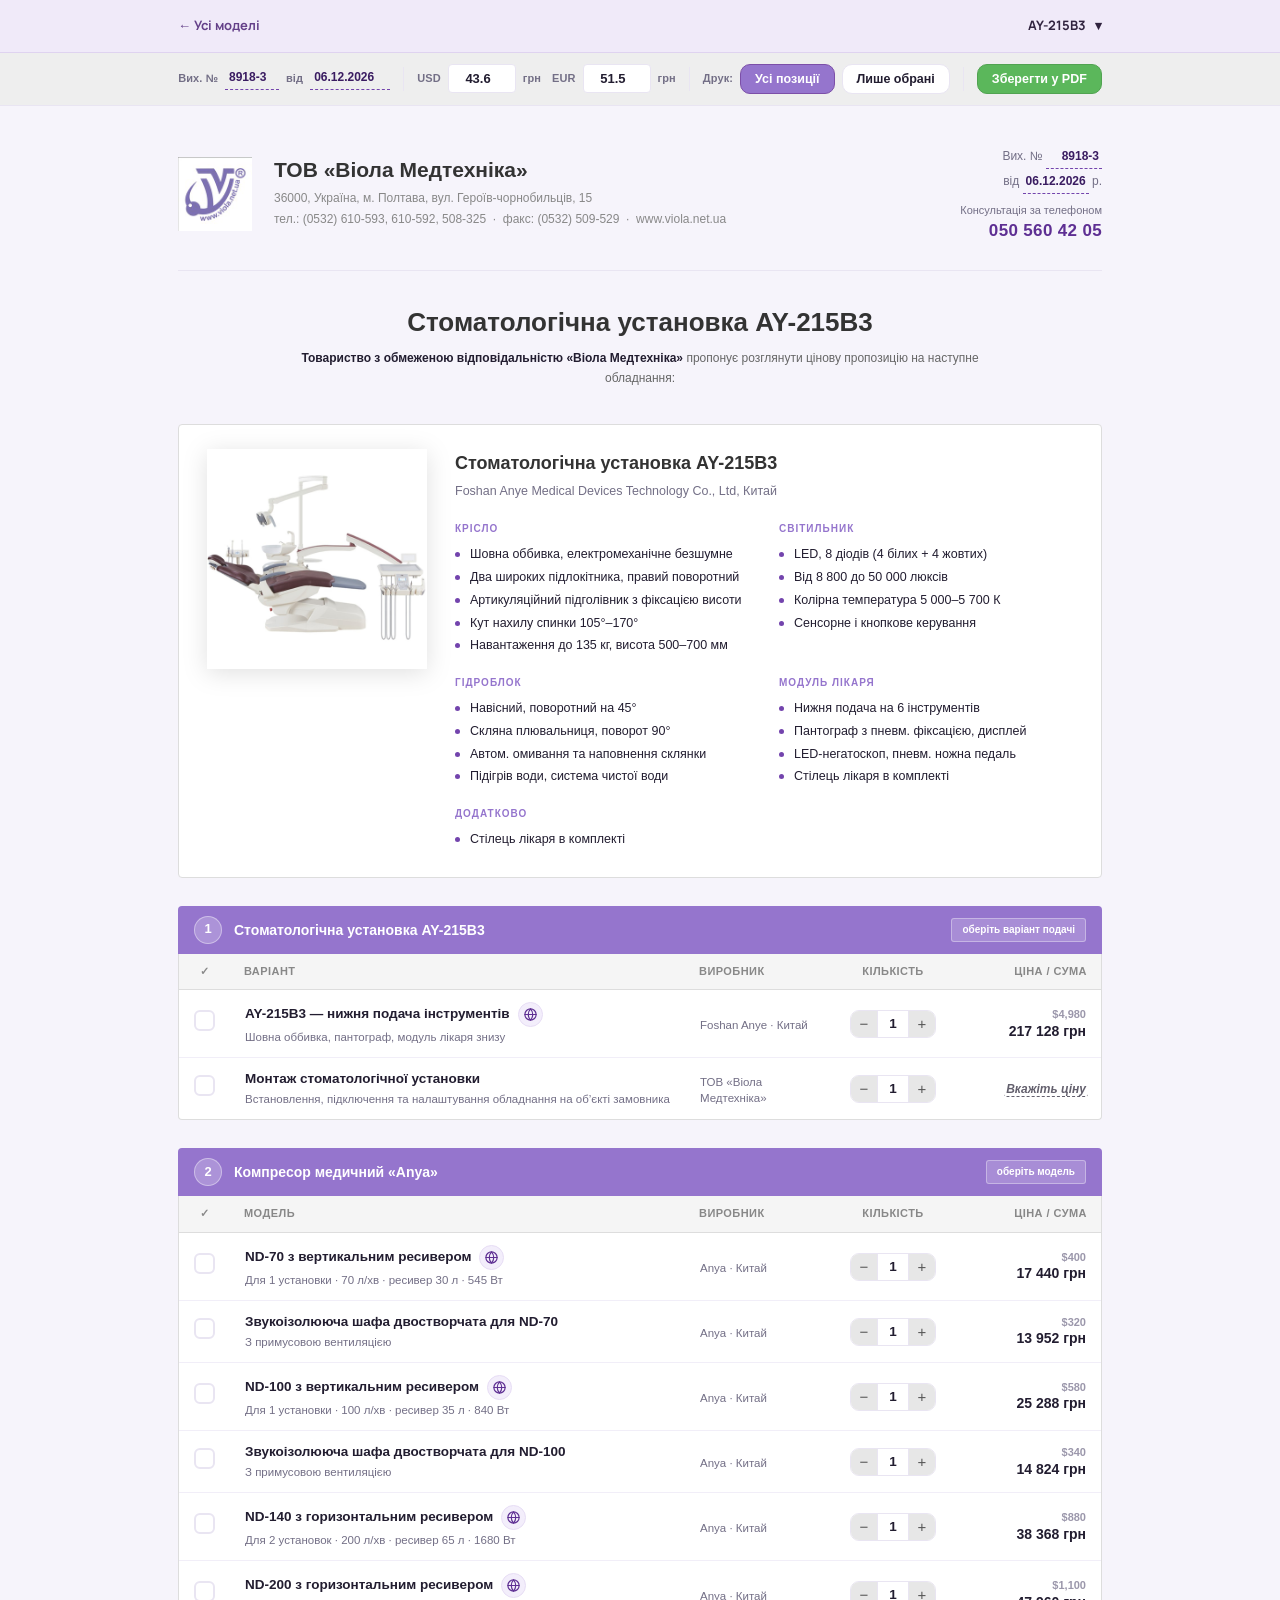
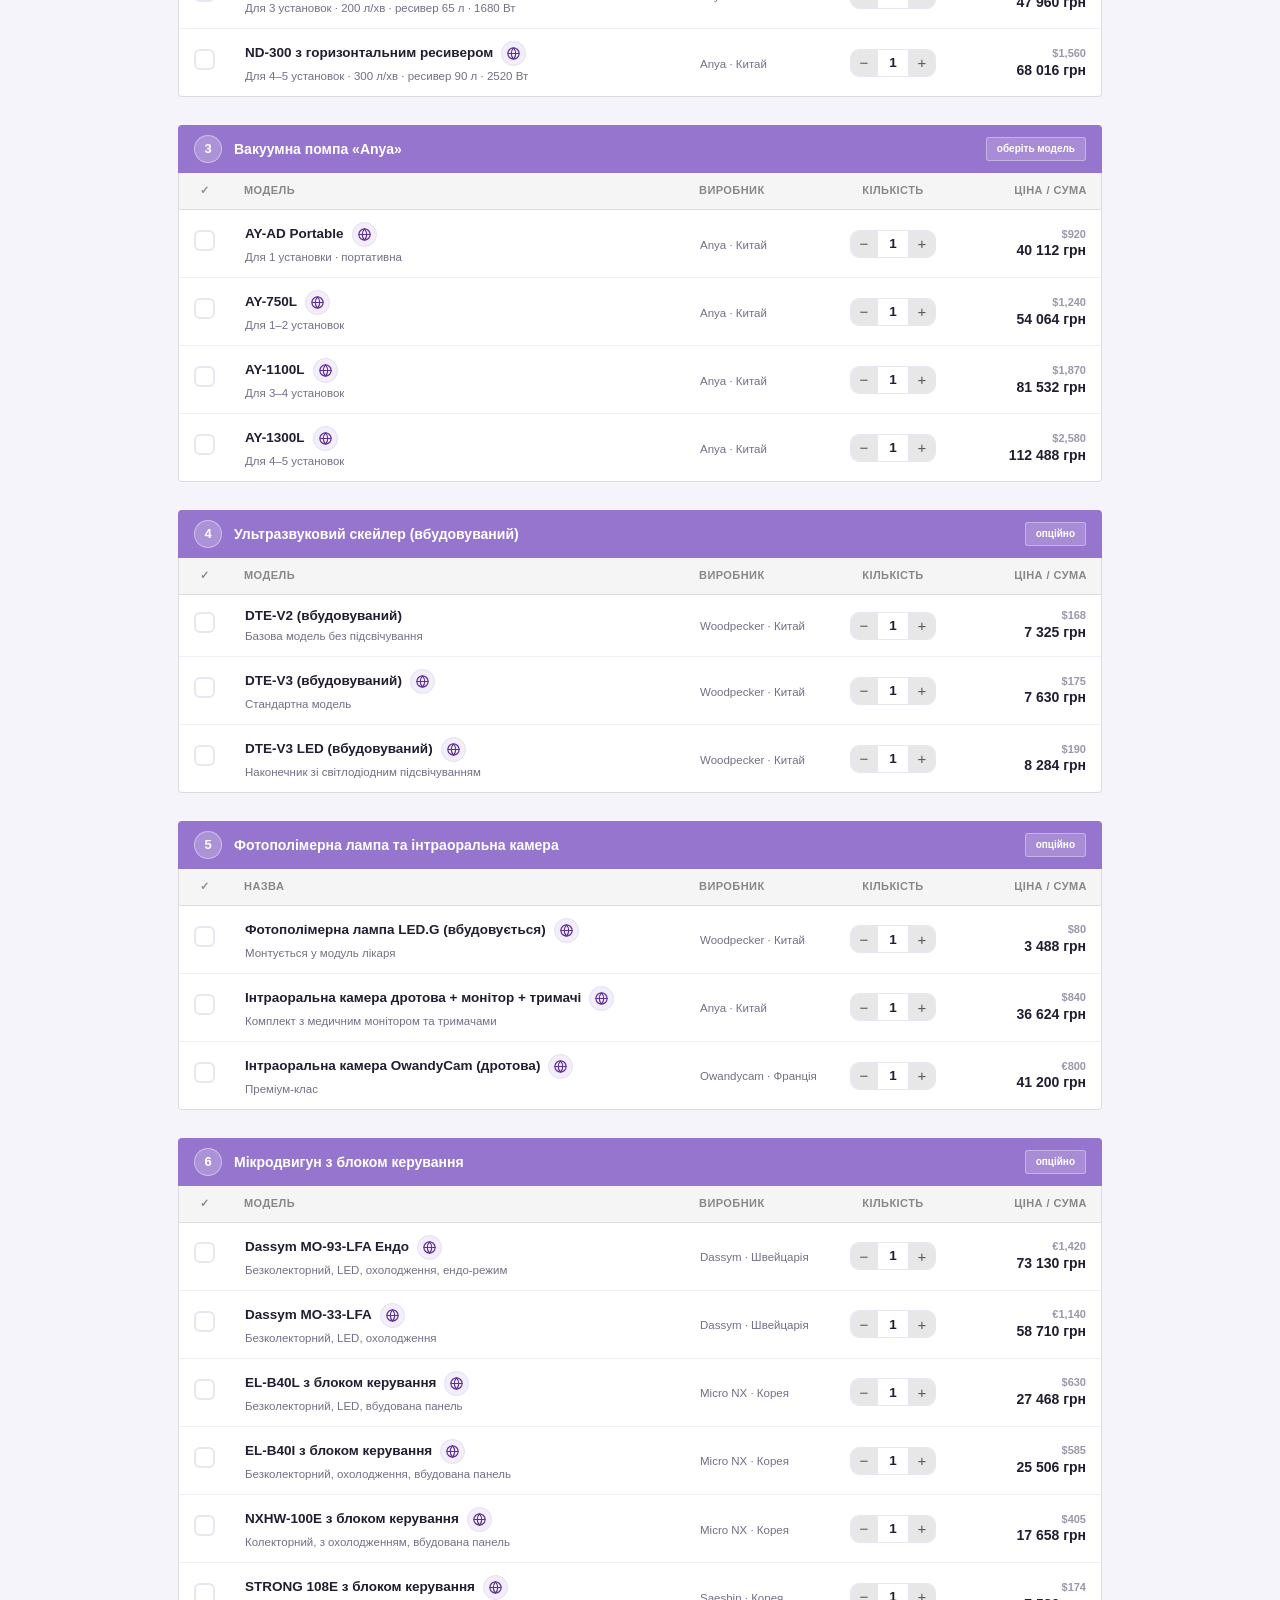
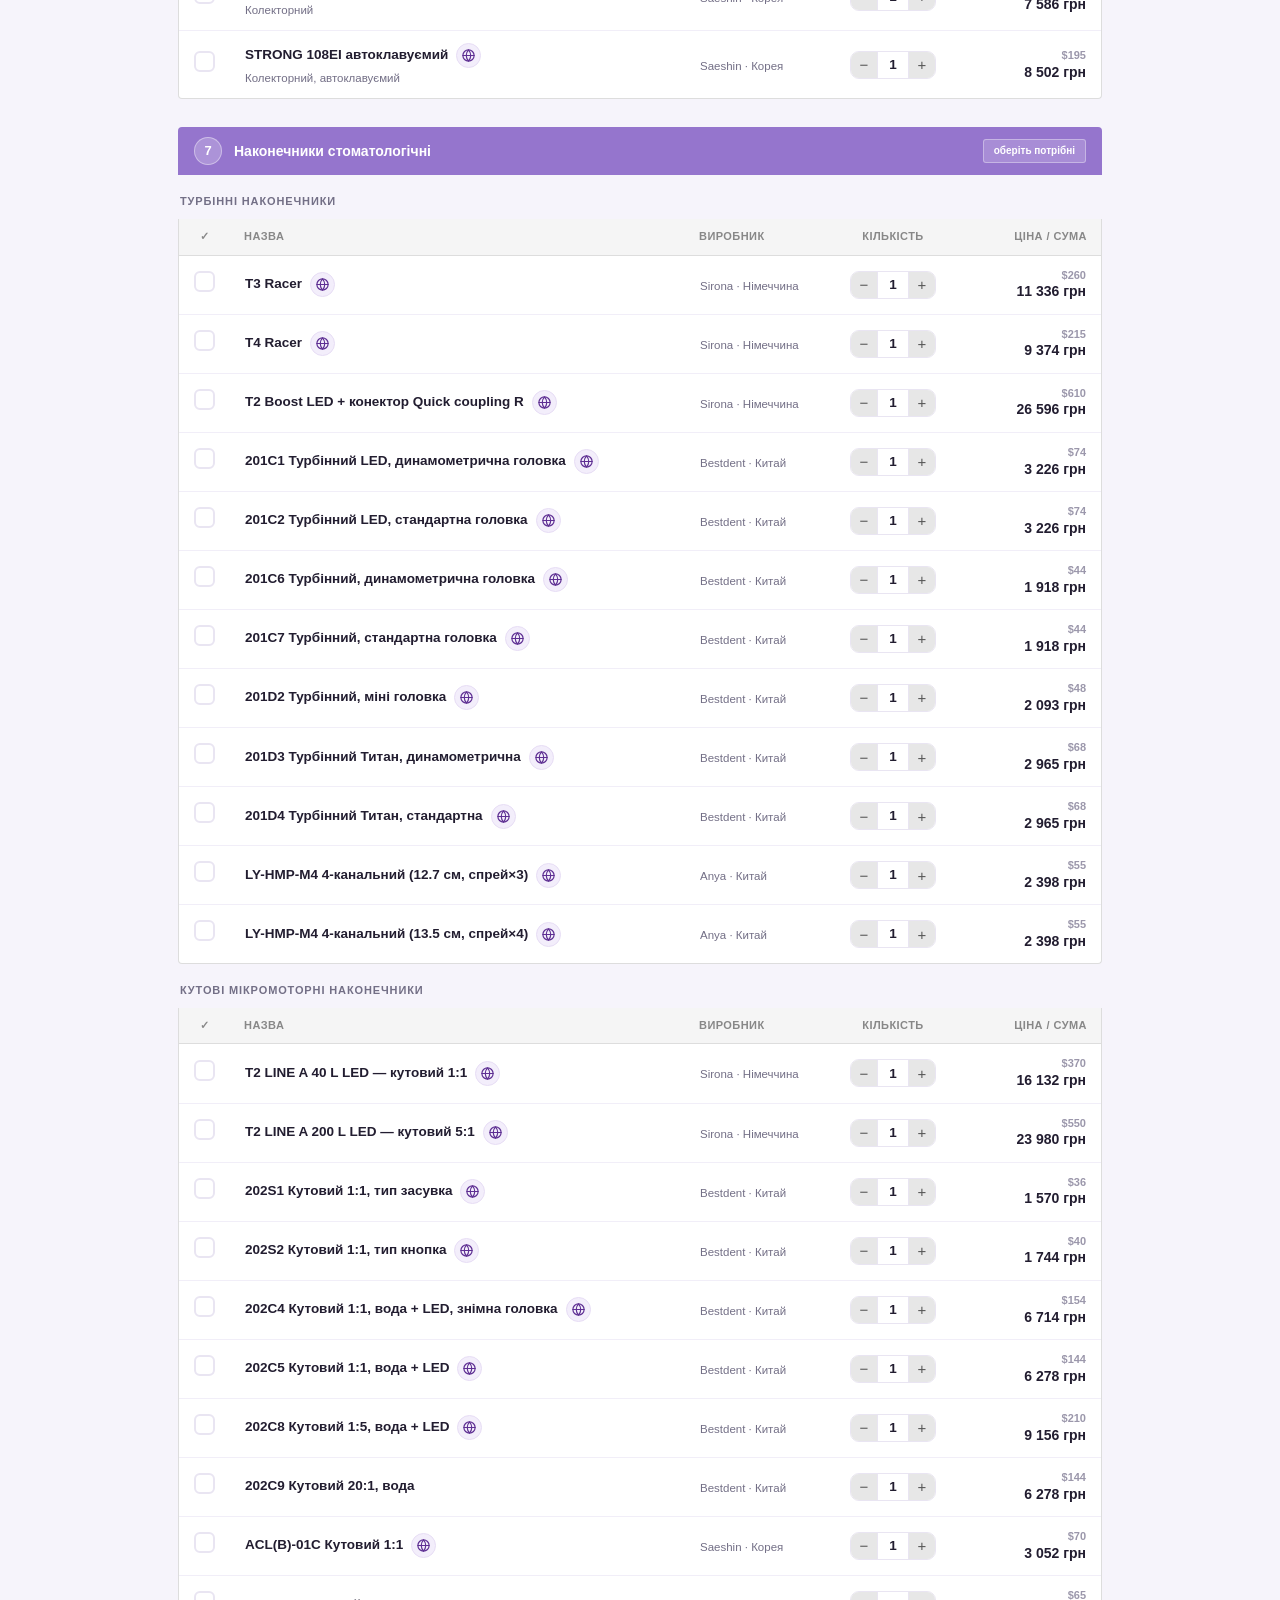
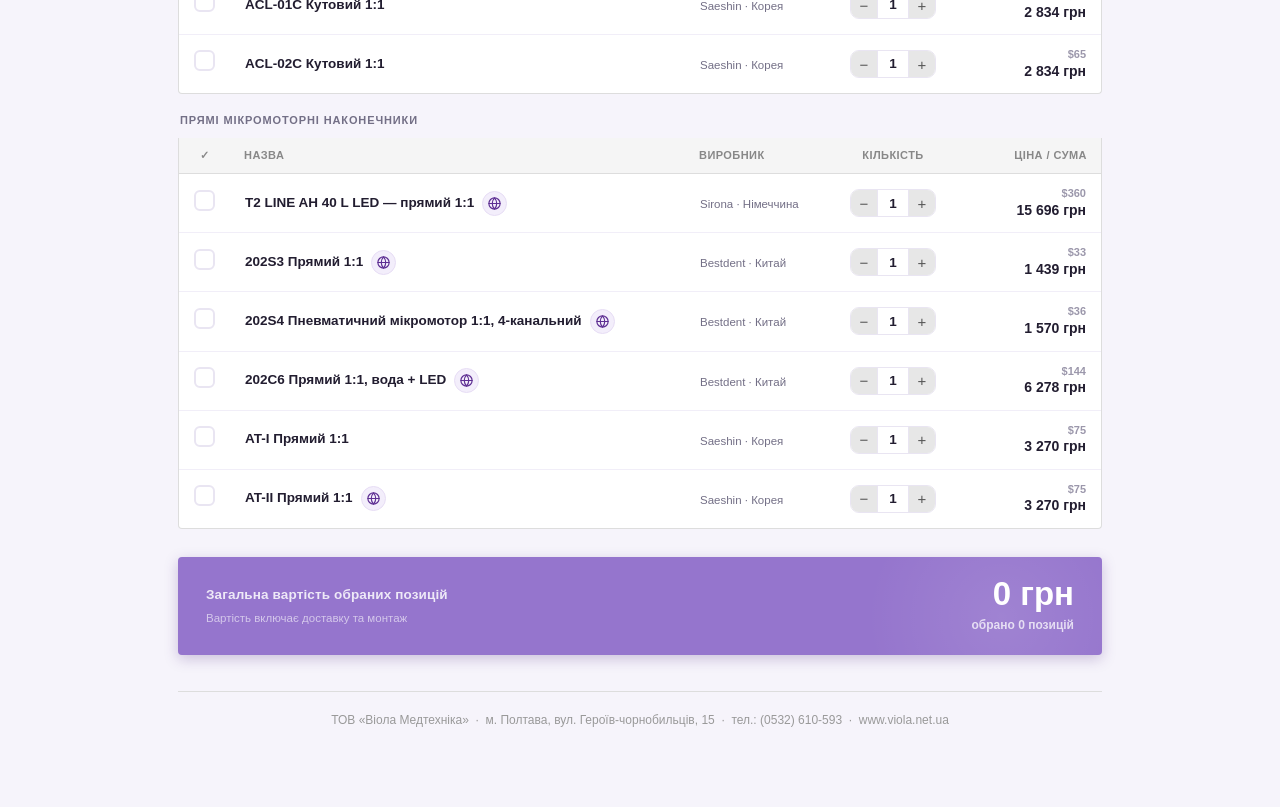
==== commit f2225989: "Update ND-70 compressor price from $520 to $400 in all eight configurators" ====
--- a/ay-215b3/index.html
+++ b/ay-215b3/index.html
@@ -570,7 +570,7 @@
       <table class="otbl">
         <thead><tr><th class="th-c">✓</th><th>Модель</th><th class="th-maker">Виробник</th><th class="th-q">Кількість</th><th class="th-p">Ціна / Сума</th></tr></thead>
         <tbody>
-          <tr class="orow" data-usd="520" data-url="https://viola.net.ua/ua/obladnanya-uk/stomatologichne-obladnannya/stomatologichni-kompresori/anya/%D0%BA%D0%BE%D0%BC%D0%BF%D1%80%D0%B5%D1%81%D0%BE%D1%80-%D1%81%D1%82%D0%BE%D0%BC%D0%B0%D1%82%D0%BE%D0%BB%D0%BE%D0%B3%D1%96%D1%87%D0%BD%D0%B8%D0%B9-nd-70"><td class="td-c"><div class="cb" onclick="tog(this)"><span class="cb-tick">✓</span></div></td><td><div class="opt-name">ND-70 з вертикальним ресивером</div><div class="opt-sub">Для 1 установки · 70 л/хв · ресивер 30 л · 545 Вт</div></td><td><div class="opt-sub">Anya · Китай</div></td><td class="td-q"><div class="qty-wrap"><button class="qty-btn" onclick="chq(this,-1)">−</button><span class="qty-val">1</span><button class="qty-btn" onclick="chq(this,1)">+</button></div></td><td class="td-p" data-usd="520"></td></tr>
+          <tr class="orow" data-usd="400" data-url="https://viola.net.ua/ua/obladnanya-uk/stomatologichne-obladnannya/stomatologichni-kompresori/anya/%D0%BA%D0%BE%D0%BC%D0%BF%D1%80%D0%B5%D1%81%D0%BE%D1%80-%D1%81%D1%82%D0%BE%D0%BC%D0%B0%D1%82%D0%BE%D0%BB%D0%BE%D0%B3%D1%96%D1%87%D0%BD%D0%B8%D0%B9-nd-70"><td class="td-c"><div class="cb" onclick="tog(this)"><span class="cb-tick">✓</span></div></td><td><div class="opt-name">ND-70 з вертикальним ресивером</div><div class="opt-sub">Для 1 установки · 70 л/хв · ресивер 30 л · 545 Вт</div></td><td><div class="opt-sub">Anya · Китай</div></td><td class="td-q"><div class="qty-wrap"><button class="qty-btn" onclick="chq(this,-1)">−</button><span class="qty-val">1</span><button class="qty-btn" onclick="chq(this,1)">+</button></div></td><td class="td-p" data-usd="400"></td></tr>
           <tr class="orow" data-usd="320"><td class="td-c"><div class="cb" onclick="tog(this)"><span class="cb-tick">✓</span></div></td><td><div class="opt-name">Звукоізолююча шафа двостворчата для ND-70</div><div class="opt-sub">З примусовою вентиляцією</div></td><td><div class="opt-sub">Anya · Китай</div></td><td class="td-q"><div class="qty-wrap"><button class="qty-btn" onclick="chq(this,-1)">−</button><span class="qty-val">1</span><button class="qty-btn" onclick="chq(this,1)">+</button></div></td><td class="td-p" data-usd="320"></td></tr>
           <tr class="orow" data-usd="580" data-url="https://viola.net.ua/ua/obladnanya-uk/stomatologichne-obladnannya/stomatologichni-kompresori/anya/%D0%BA%D0%BE%D0%BC%D0%BF%D1%80%D0%B5%D1%81%D0%BE%D1%80-%D1%81%D1%82%D0%BE%D0%BC%D0%B0%D1%82%D0%BE%D0%BB%D0%BE%D0%B3%D1%96%D1%87%D0%BD%D0%B8%D0%B9-nd-100"><td class="td-c"><div class="cb" onclick="tog(this)"><span class="cb-tick">✓</span></div></td><td><div class="opt-name">ND-100 з вертикальним ресивером</div><div class="opt-sub">Для 1 установки · 100 л/хв · ресивер 35 л · 840 Вт</div></td><td><div class="opt-sub">Anya · Китай</div></td><td class="td-q"><div class="qty-wrap"><button class="qty-btn" onclick="chq(this,-1)">−</button><span class="qty-val">1</span><button class="qty-btn" onclick="chq(this,1)">+</button></div></td><td class="td-p" data-usd="580"></td></tr>
           <tr class="orow" data-usd="340"><td class="td-c"><div class="cb" onclick="tog(this)"><span class="cb-tick">✓</span></div></td><td><div class="opt-name">Звукоізолююча шафа двостворчата для ND-100</div><div class="opt-sub">З примусовою вентиляцією</div></td><td><div class="opt-sub">Anya · Китай</div></td><td class="td-q"><div class="qty-wrap"><button class="qty-btn" onclick="chq(this,-1)">−</button><span class="qty-val">1</span><button class="qty-btn" onclick="chq(this,1)">+</button></div></td><td class="td-p" data-usd="340"></td></tr>
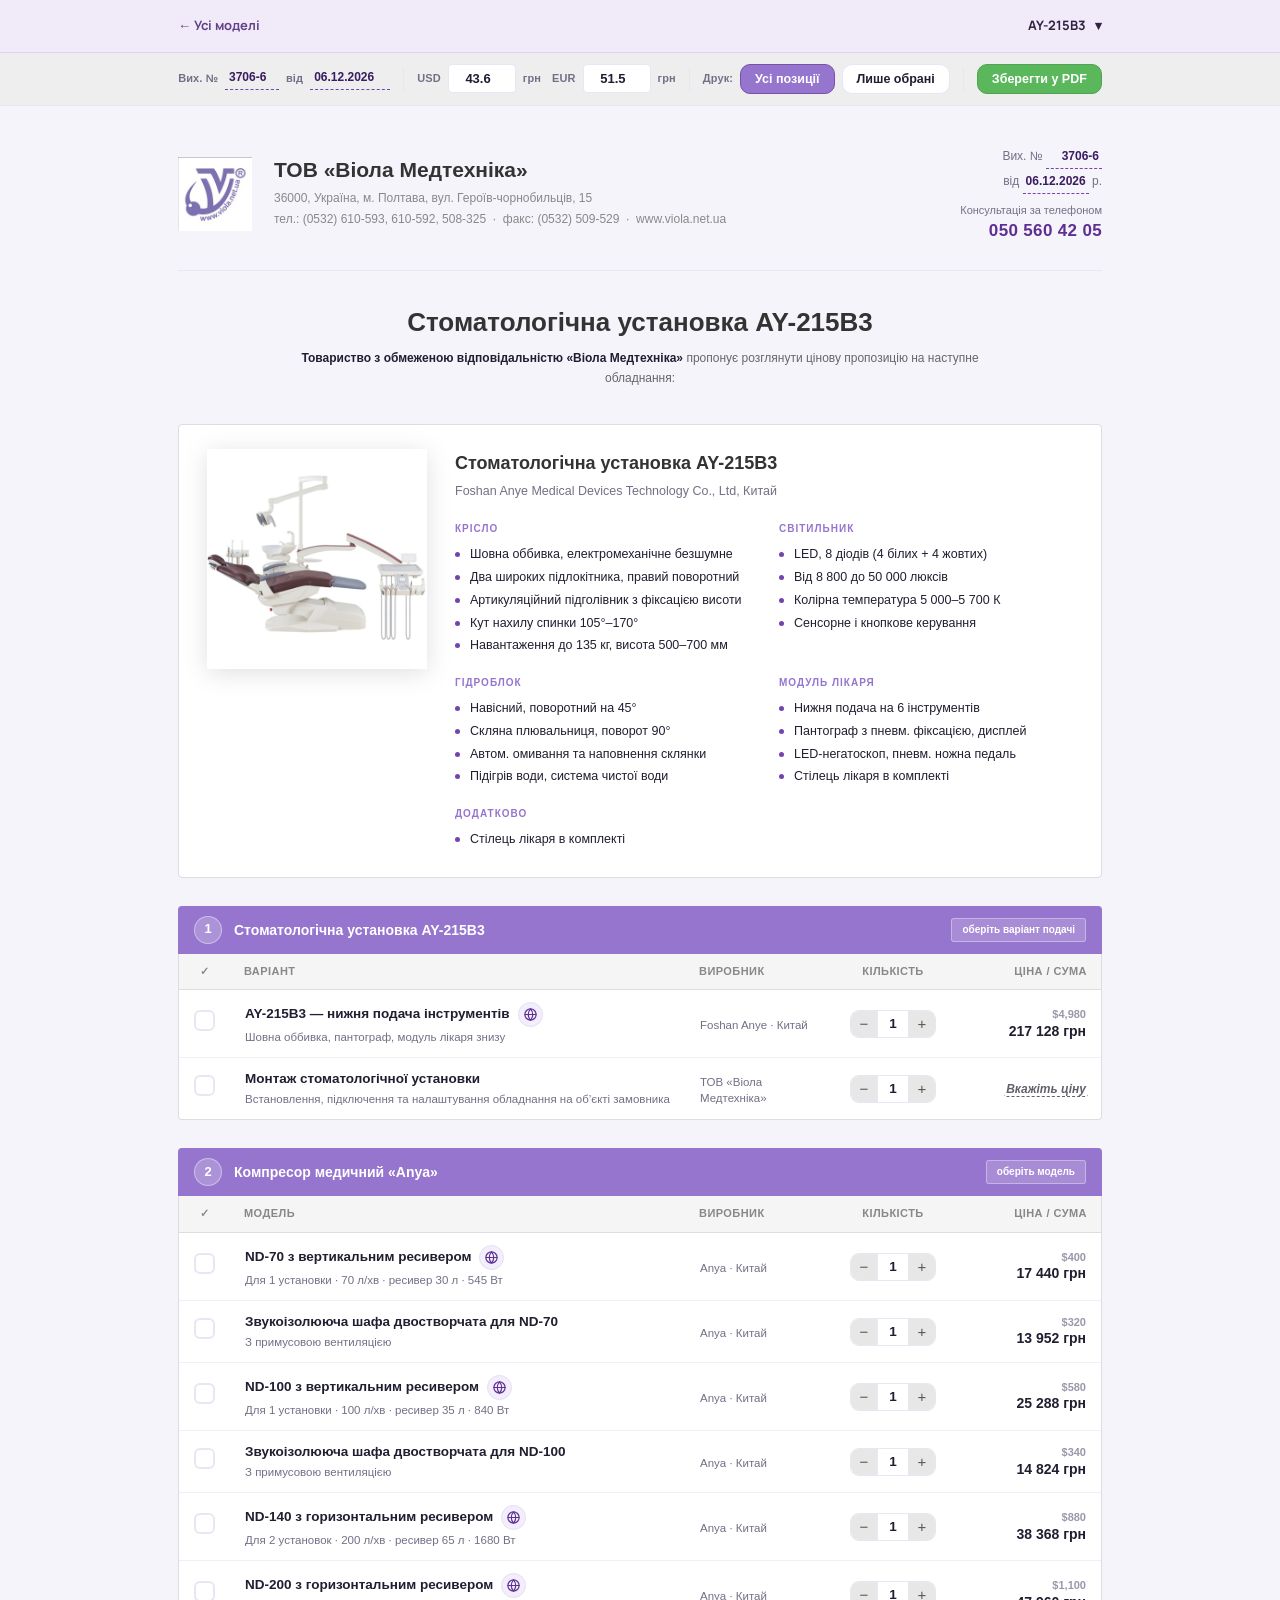
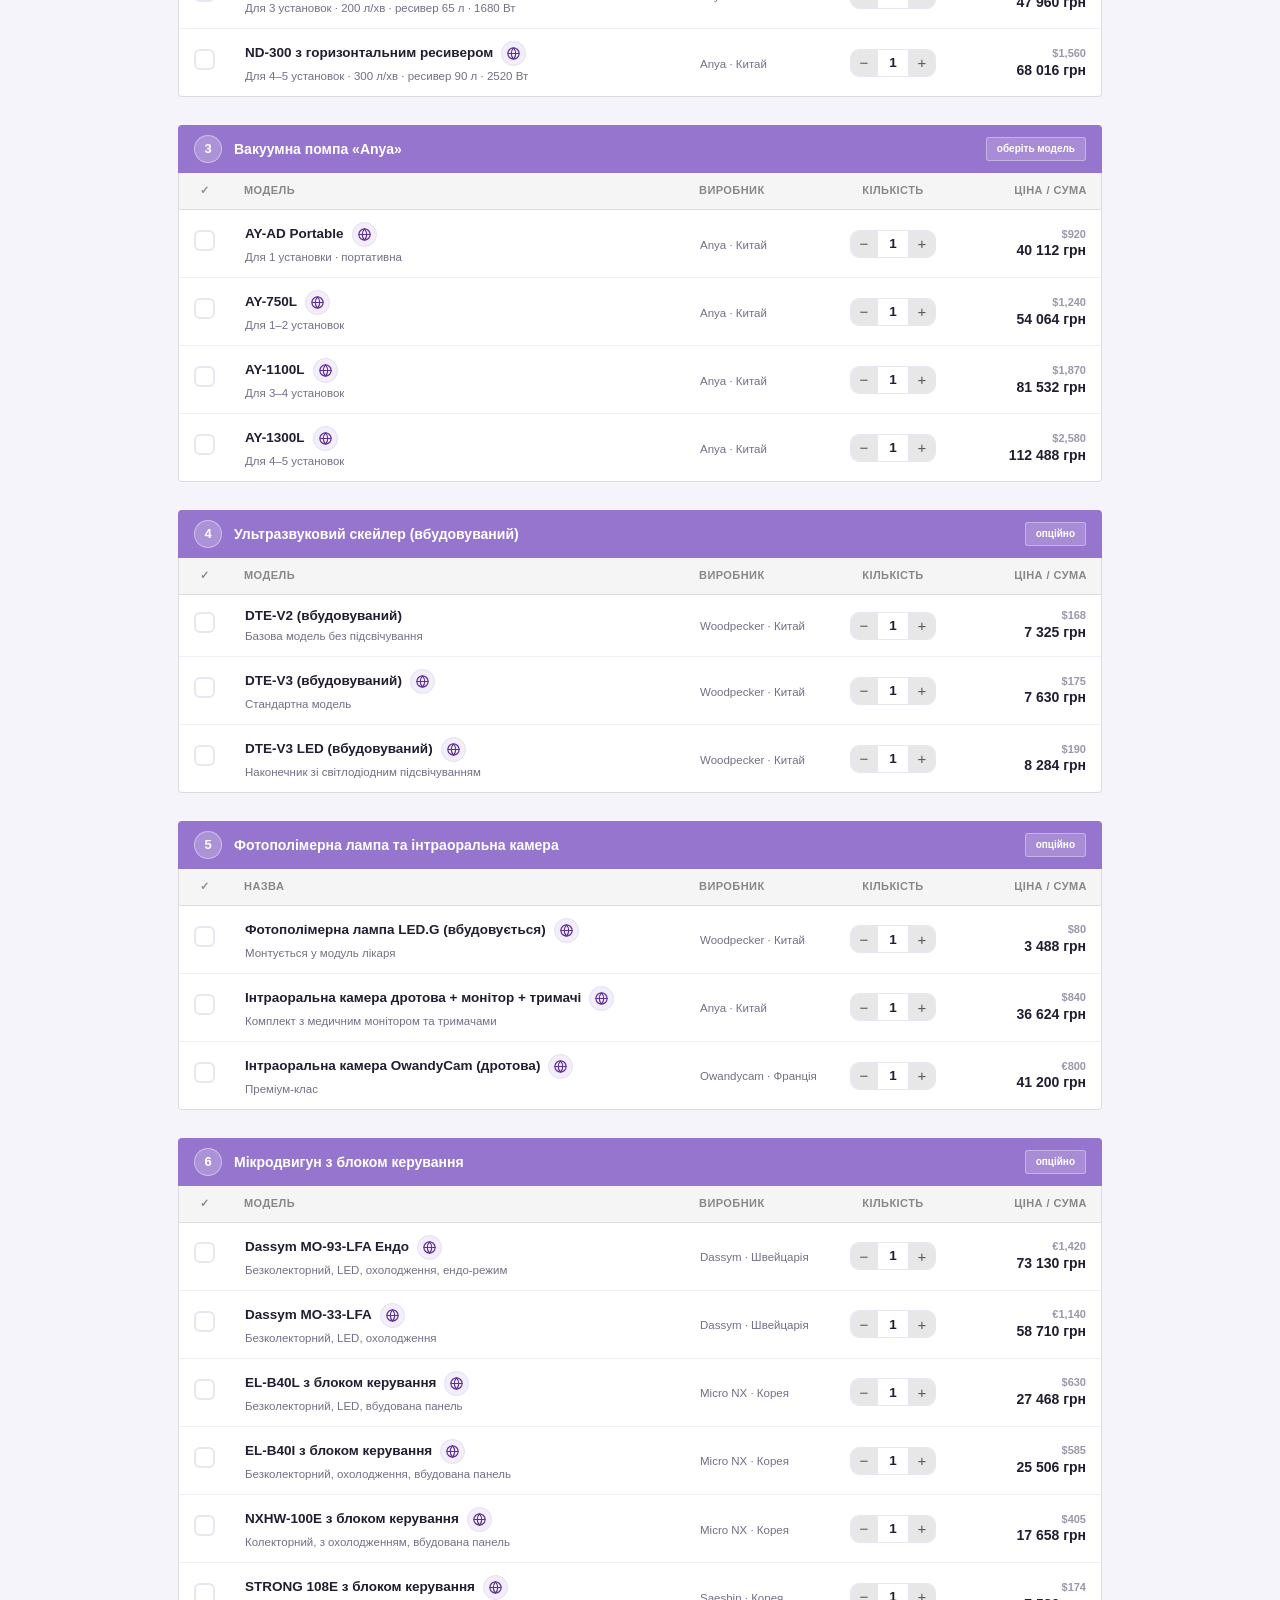
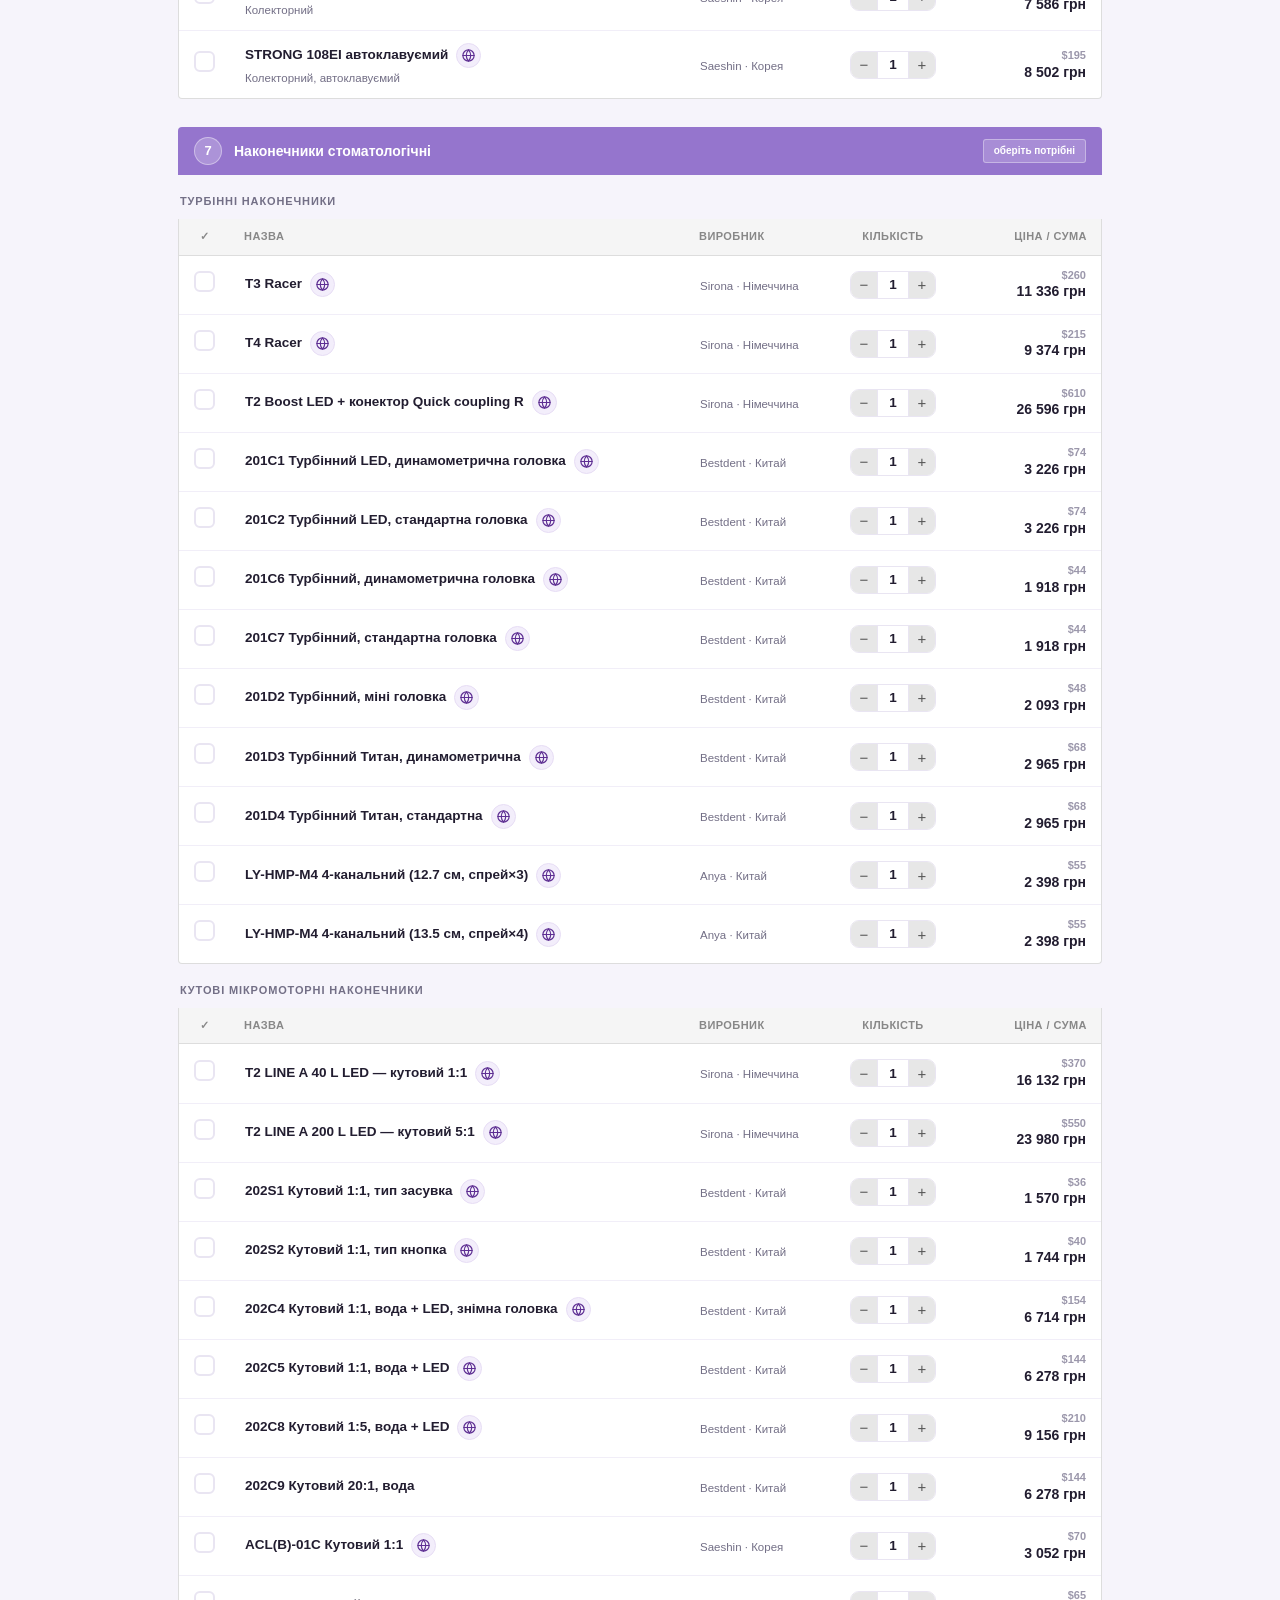
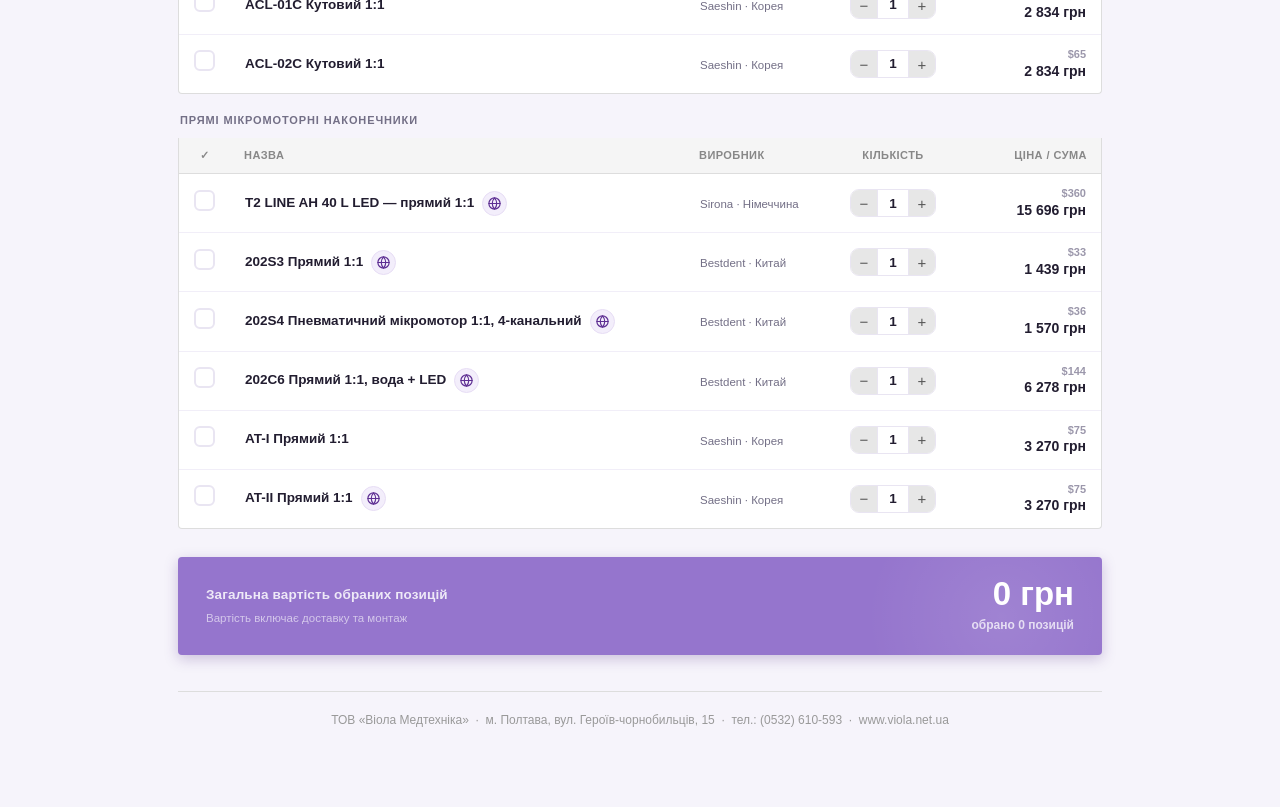
==== commit 41e0daeb: "AY-215B3: hide browser print header/footer" ====
--- a/ay-215b3/index.html
+++ b/ay-215b3/index.html
@@ -1,6 +1,7 @@
 <!DOCTYPE html>
 <html lang="uk"><head>
 <meta charset="UTF-8">
+<style id="print-no-hf">@page{margin:0}@media print{html,body{margin:0!important}.page{padding:12mm 13mm!important;-webkit-box-decoration-break:clone;box-decoration-break:clone}}</style>
 <meta name="viewport" content="width=device-width, initial-scale=1.0">
 <title>Конфігуратор AY-215B3 — Віола Медтехніка</title>
 
@@ -928,4 +929,4 @@
 </div>
 
 
-</body></html>+</body></html>
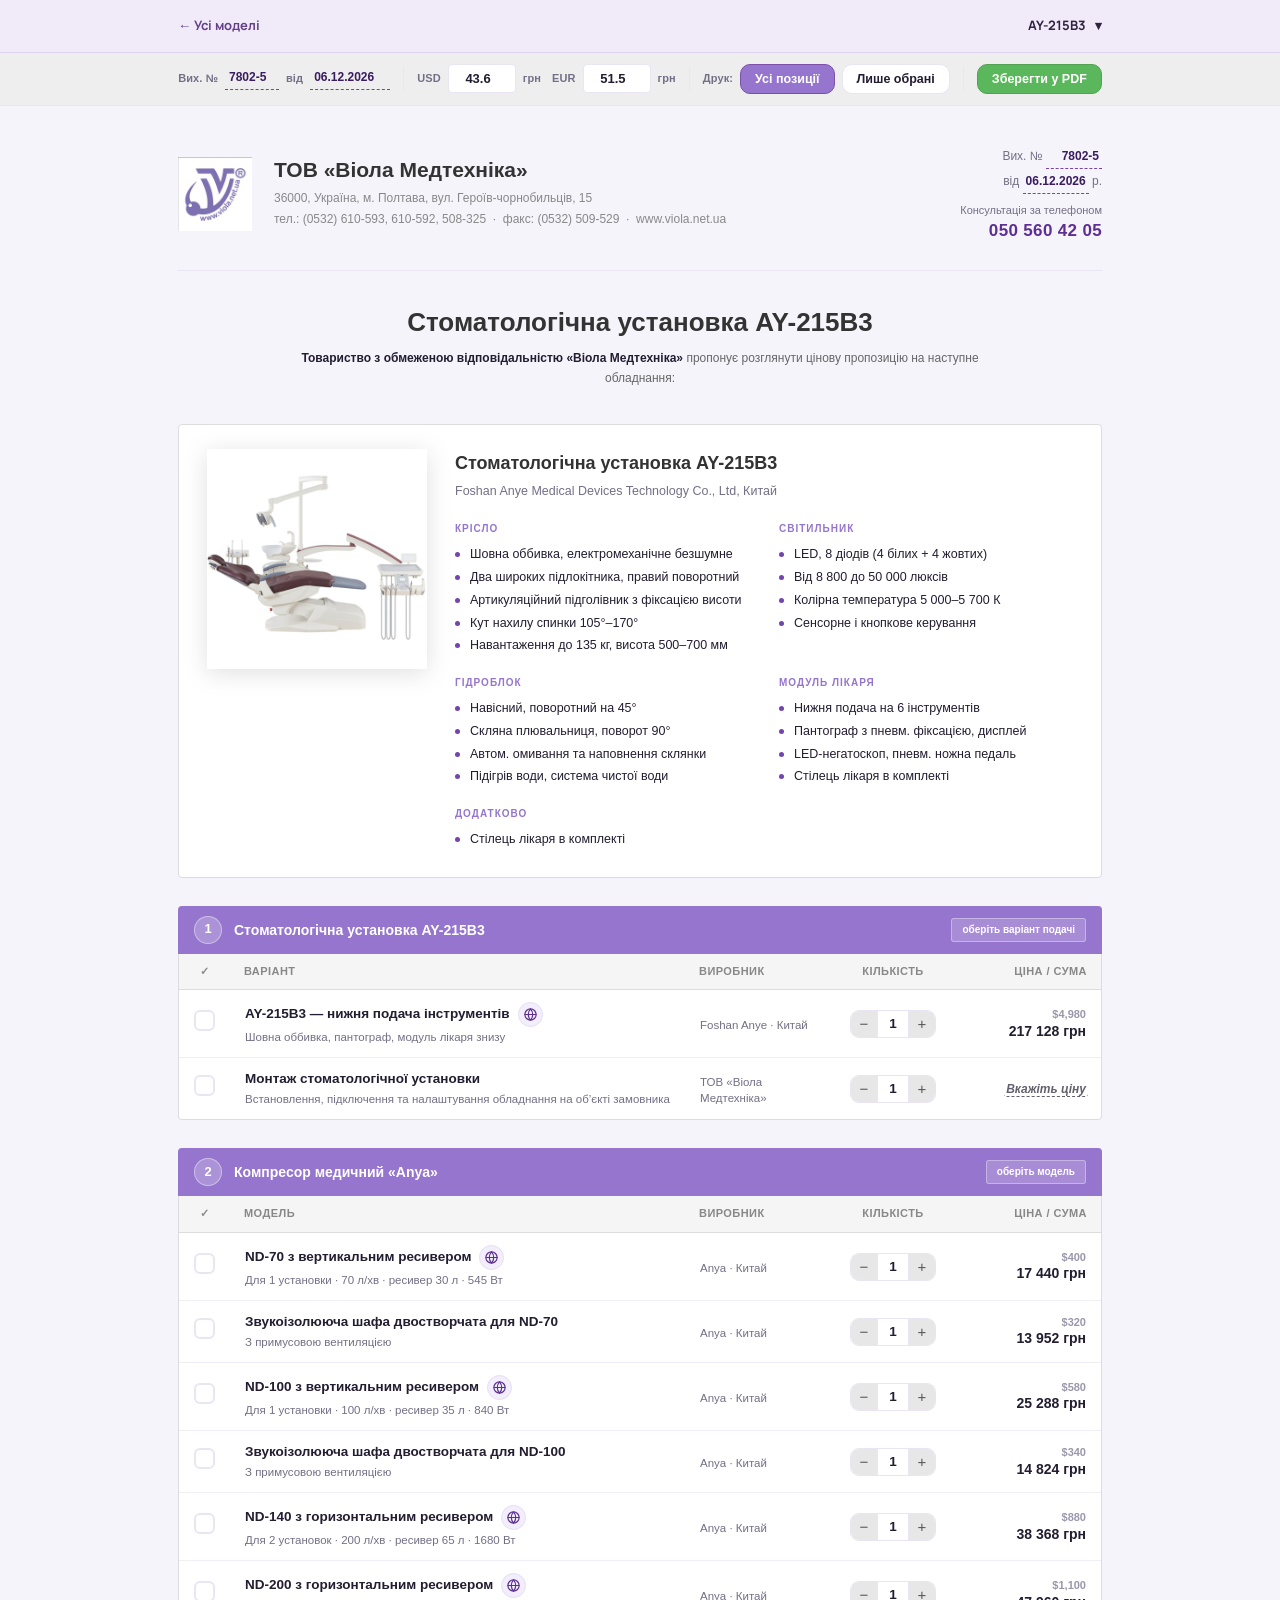
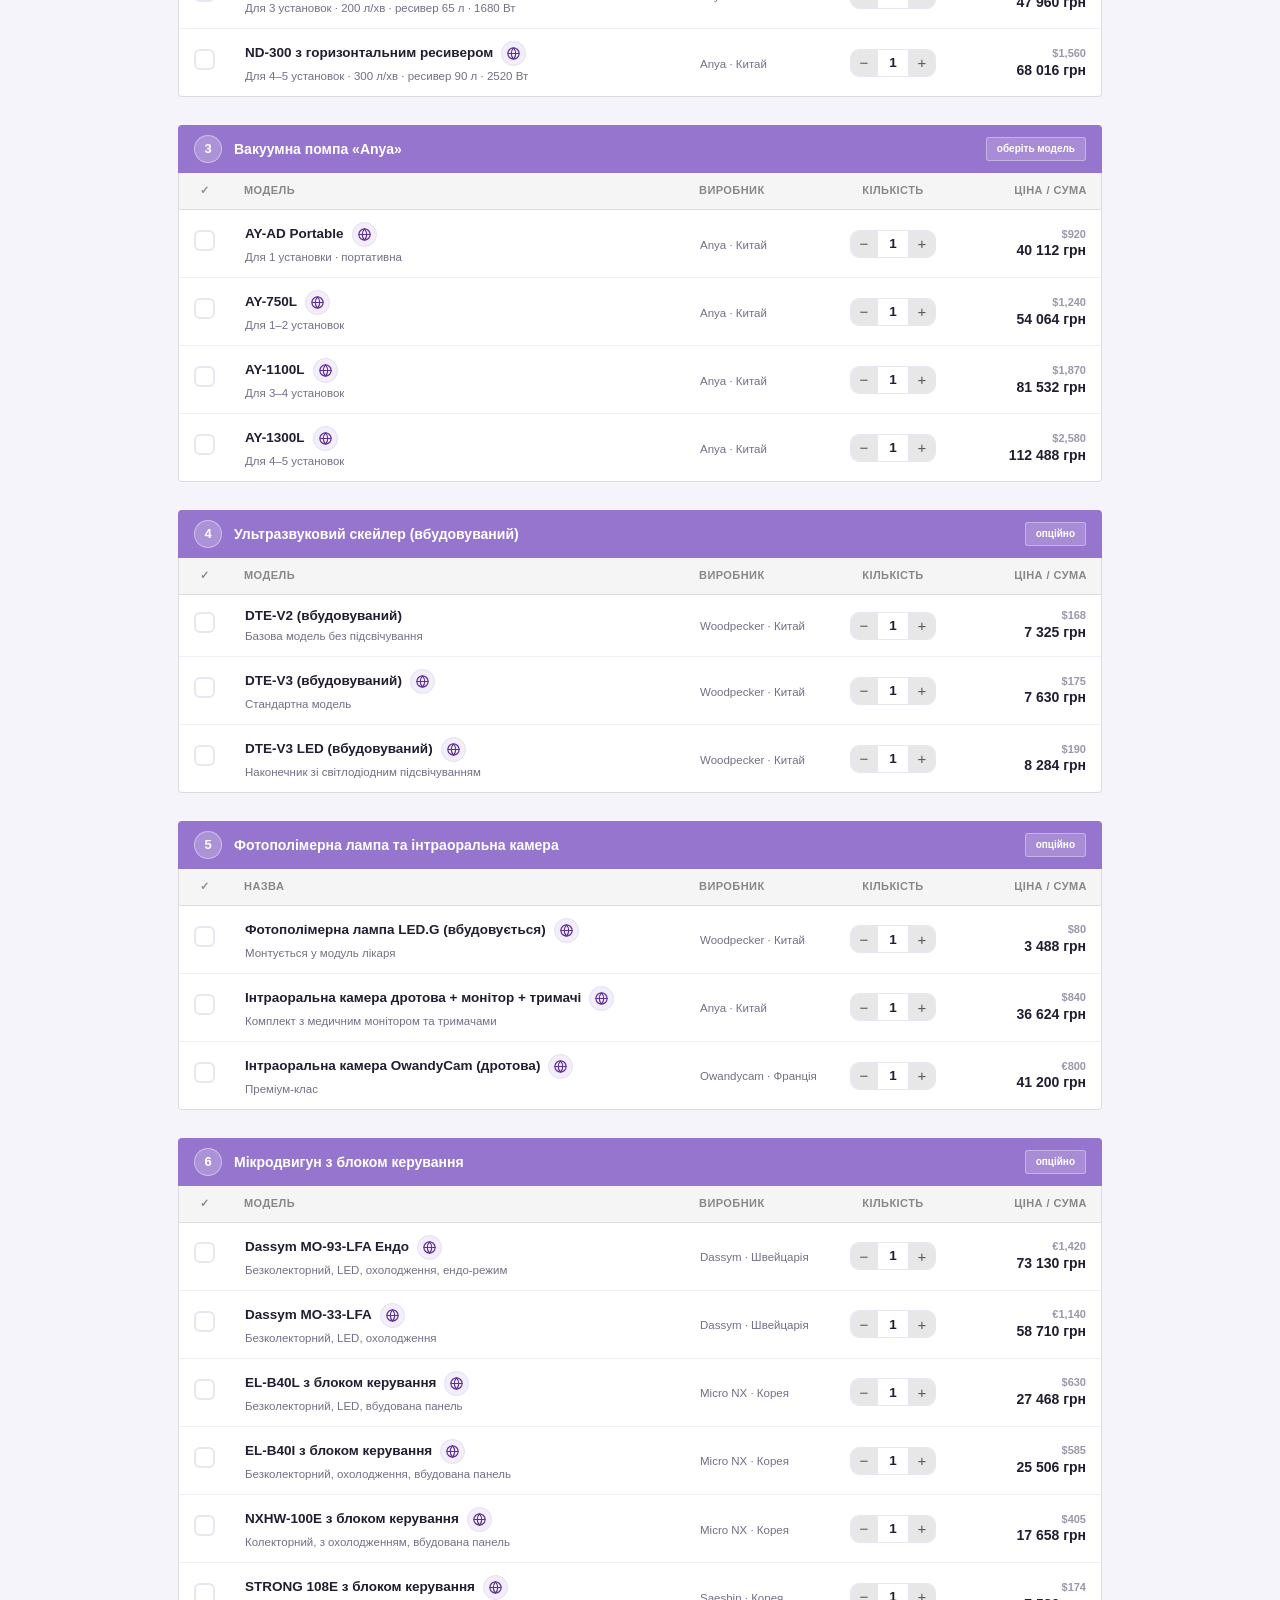
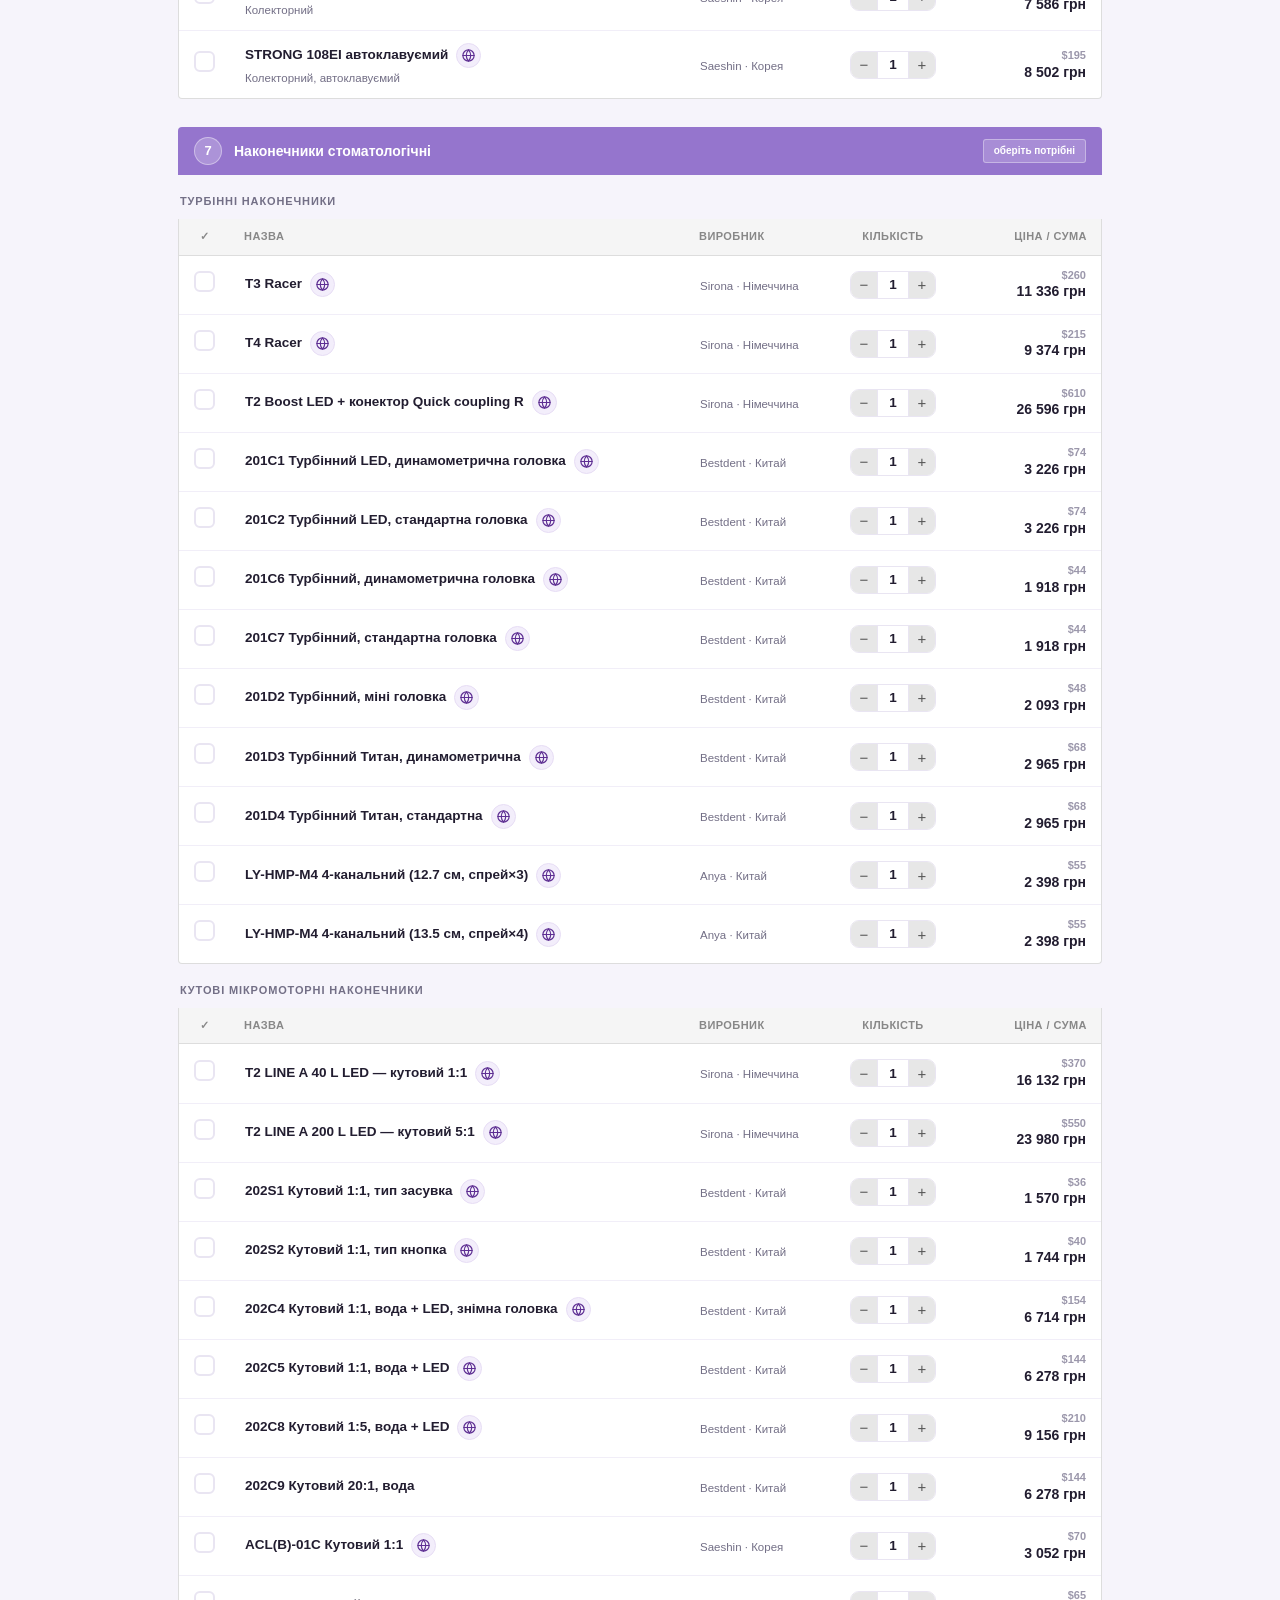
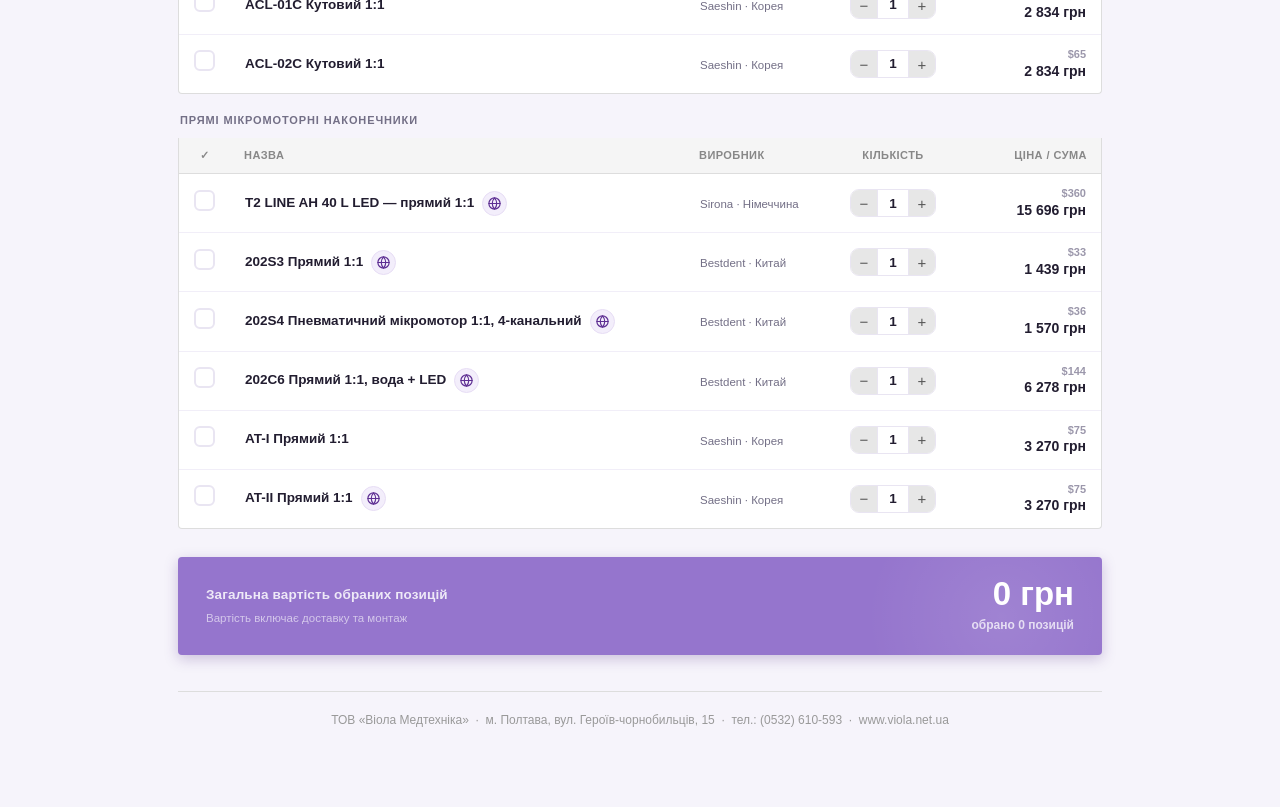
==== commit 13716e53: "AY-215B3: print margins for signature block" ====
--- a/ay-215b3/index.html
+++ b/ay-215b3/index.html
@@ -1,7 +1,7 @@
 <!DOCTYPE html>
 <html lang="uk"><head>
 <meta charset="UTF-8">
-<style id="print-no-hf">@page{margin:0}@media print{html,body{margin:0!important}.page{padding:12mm 13mm!important;-webkit-box-decoration-break:clone;box-decoration-break:clone}}</style>
+<style id="print-no-hf">@page{margin:0}@media print{html,body{margin:0!important}.page{padding:12mm 13mm!important;-webkit-box-decoration-break:clone;box-decoration-break:clone}.print-note,.print-signature{margin-left:13mm!important;margin-right:13mm!important}}</style>
 <meta name="viewport" content="width=device-width, initial-scale=1.0">
 <title>Конфігуратор AY-215B3 — Віола Медтехніка</title>
 
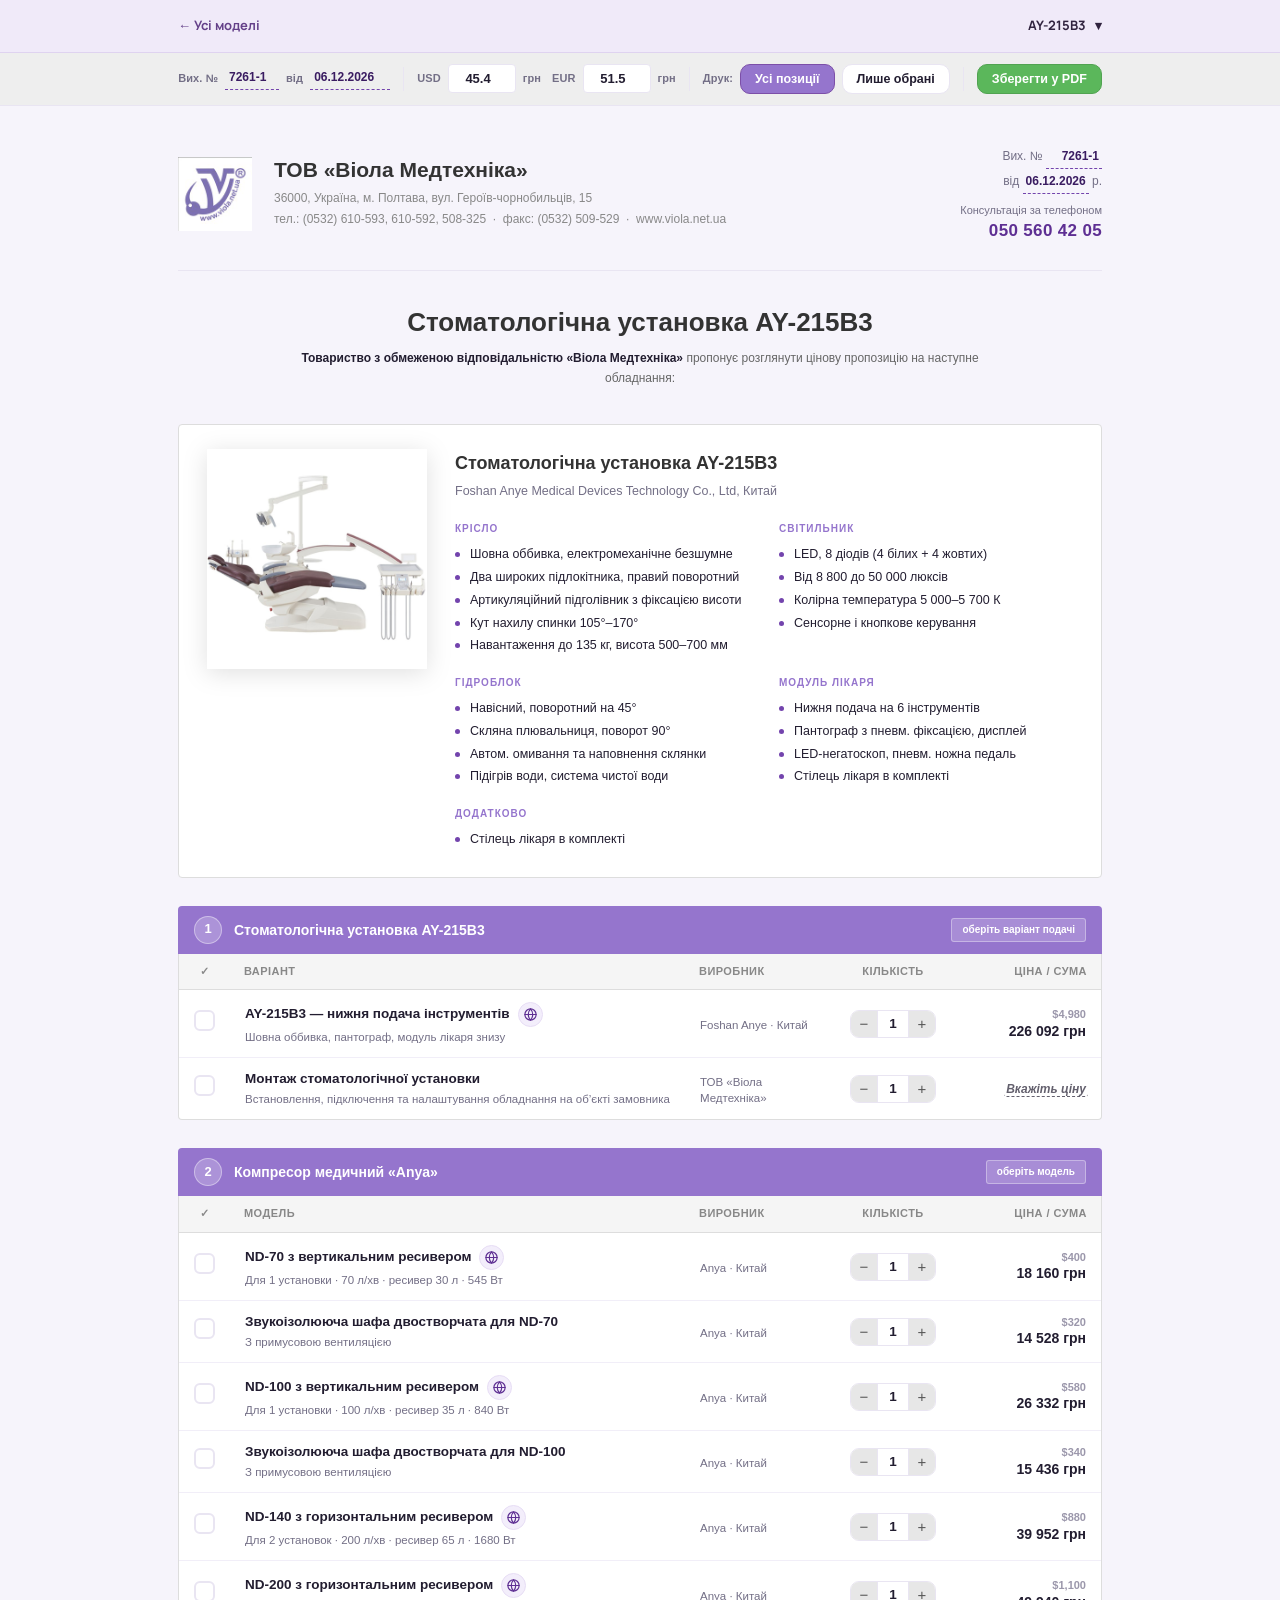
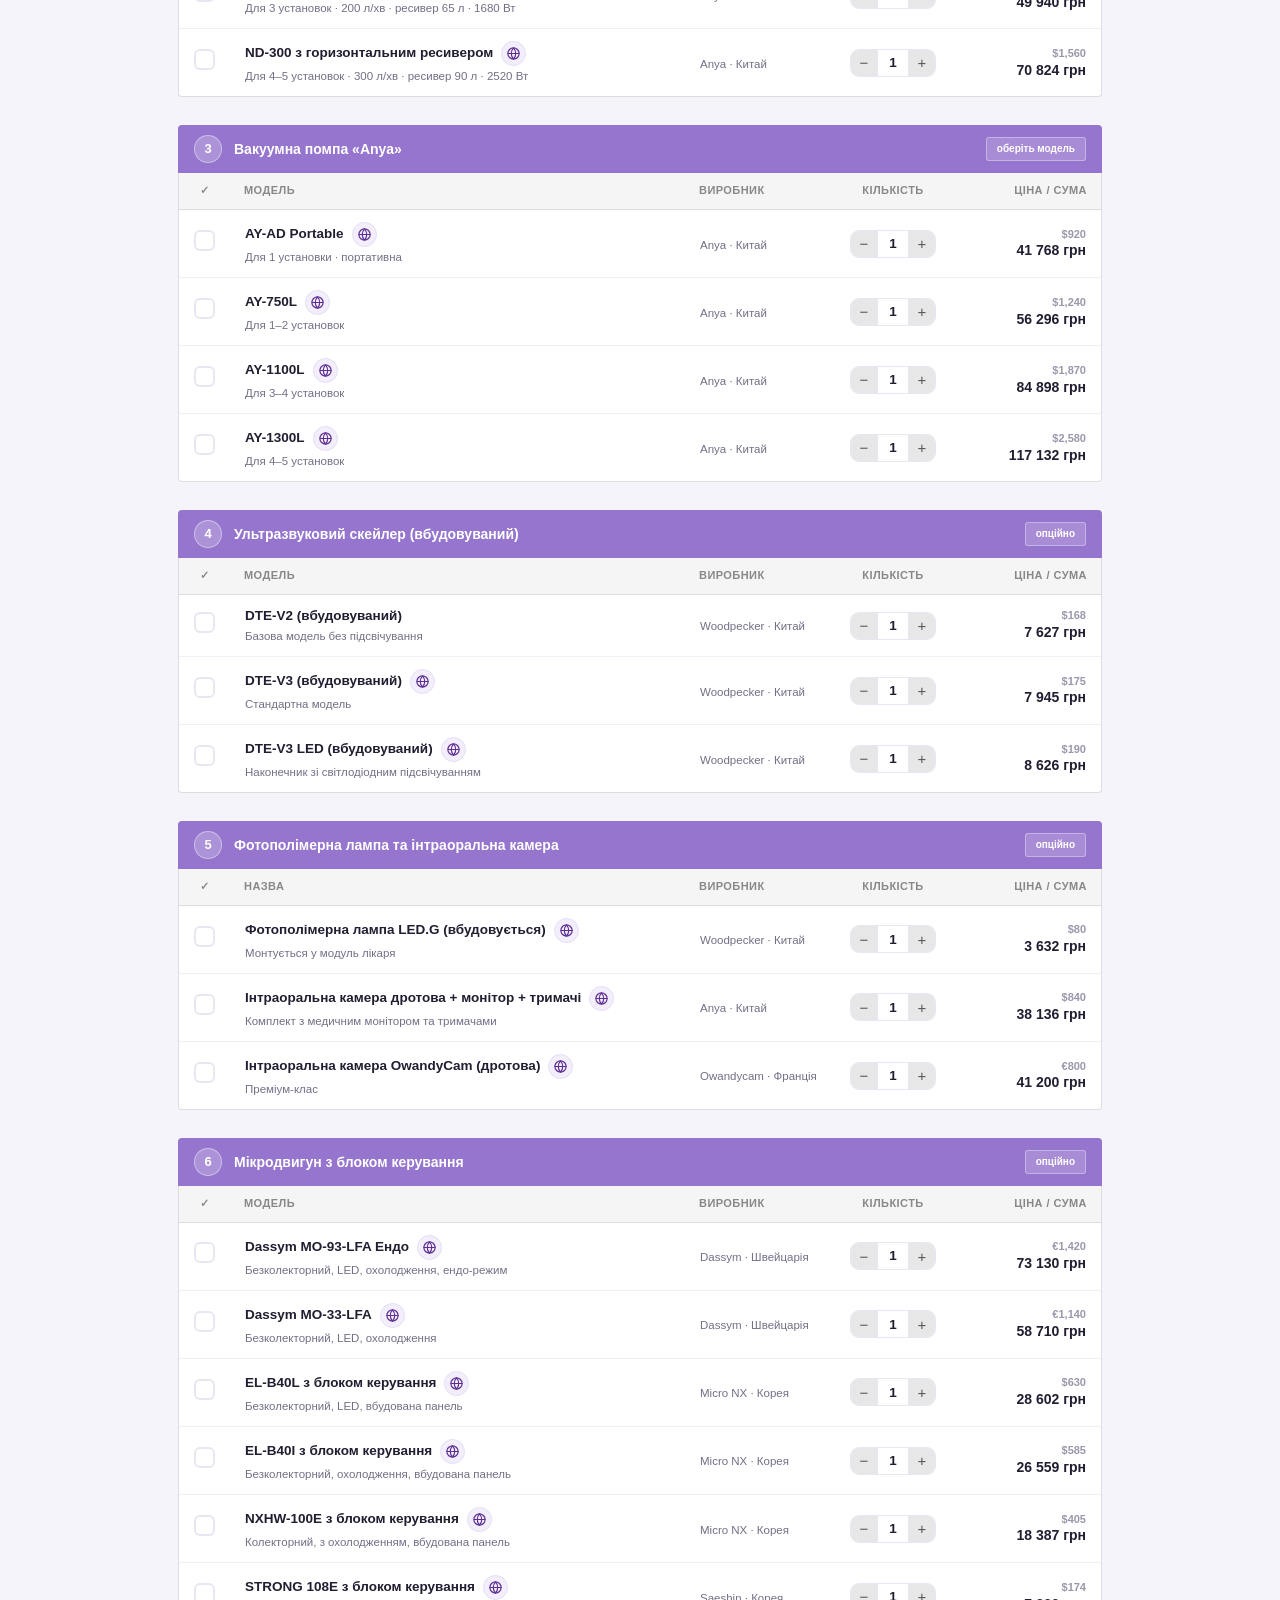
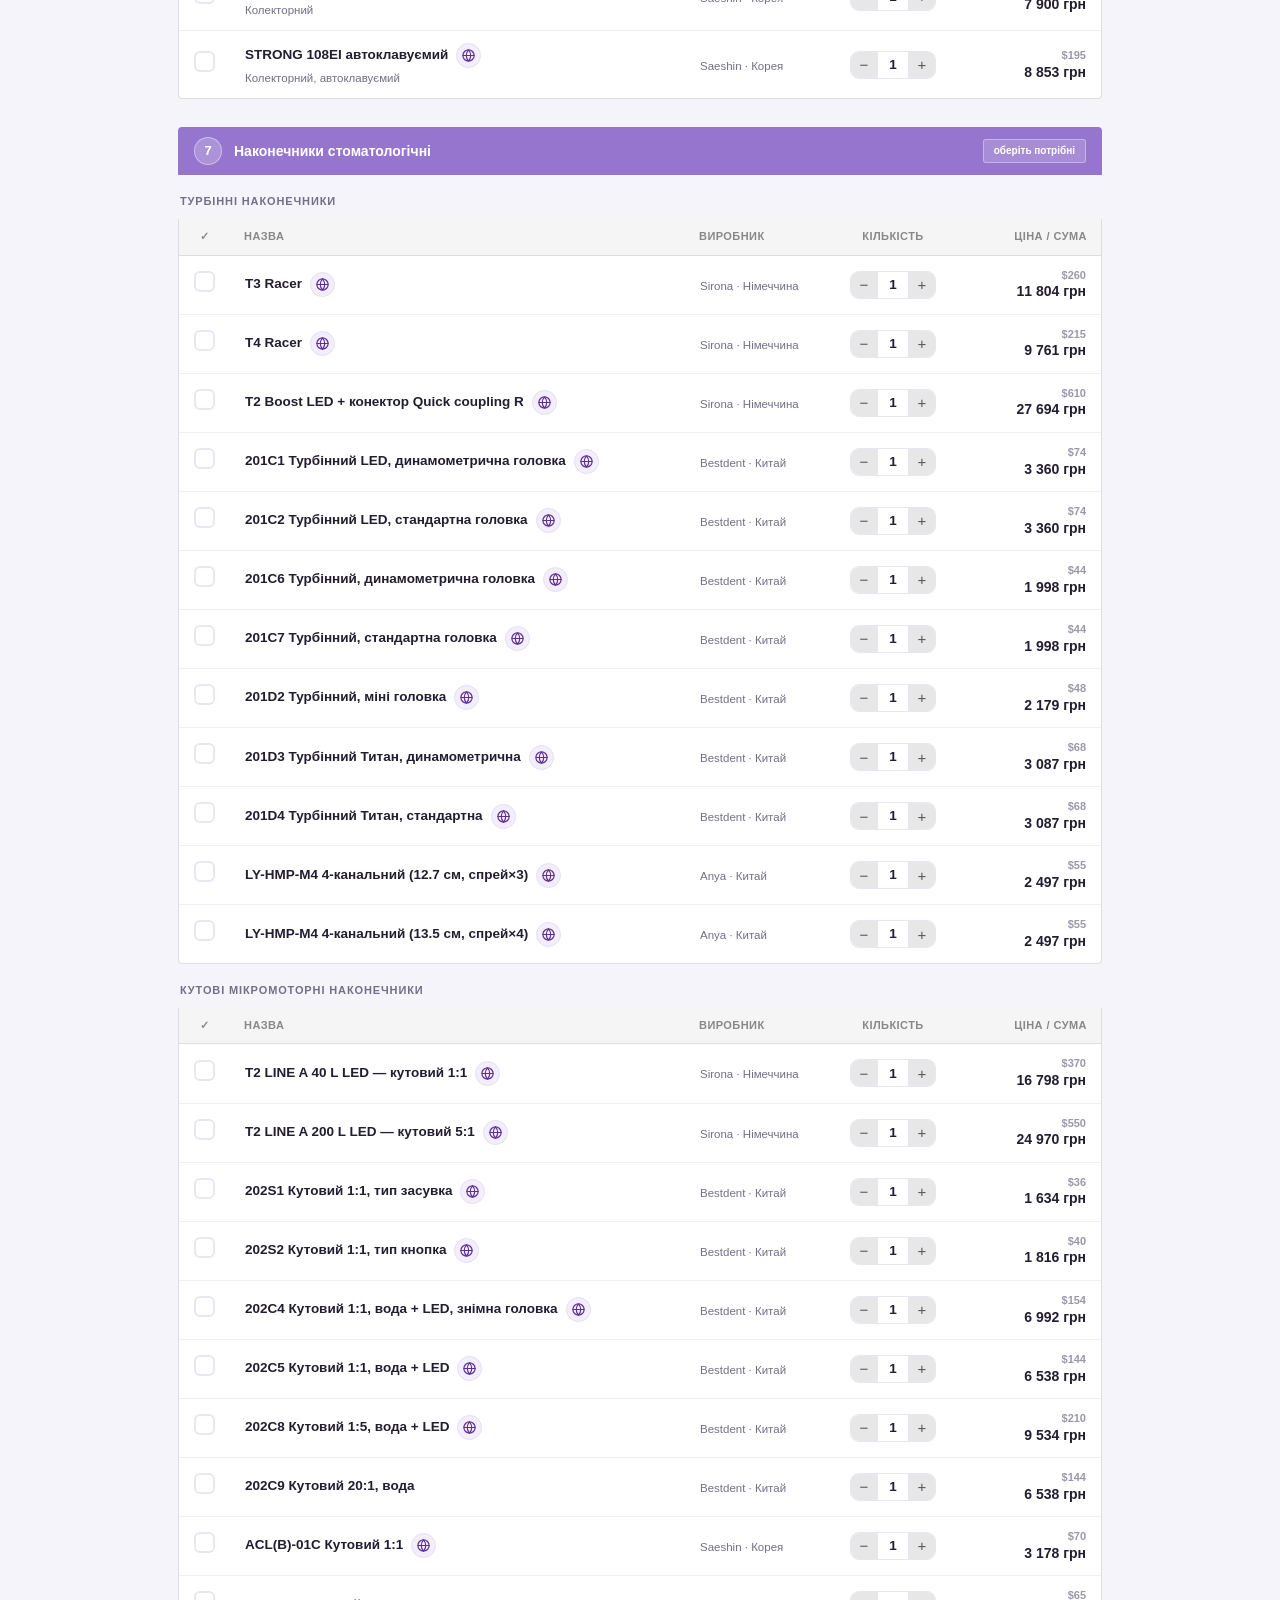
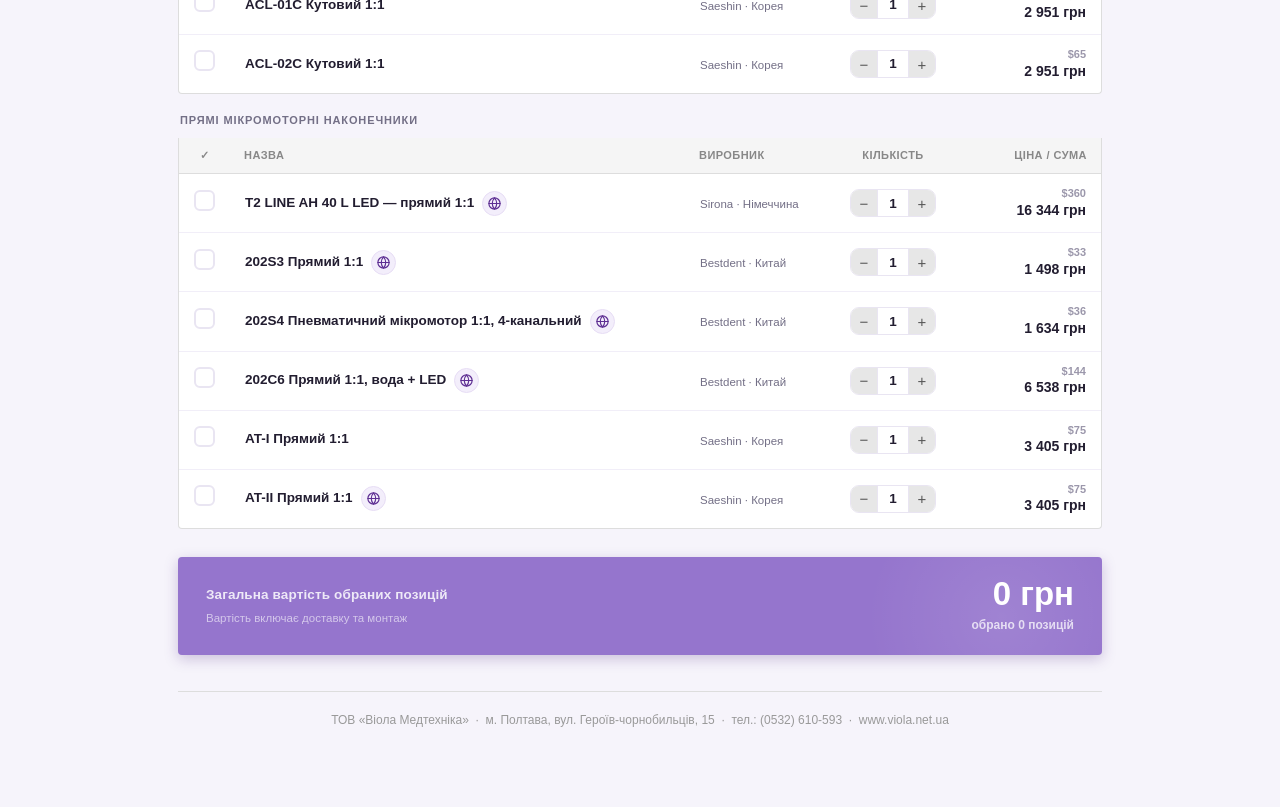
==== commit b68638ee: "AY-215B3: default USD rate 45.4" ====
--- a/ay-215b3/index.html
+++ b/ay-215b3/index.html
@@ -444,7 +444,7 @@
   <div class="tb-sep"></div>
   <div class="tb-group">
     <span class="tb-lbl">USD</span>
-    <input type="number" class="tb-inp" id="usd" value="43.6" min="1" step="0.1">
+    <input type="number" class="tb-inp" id="usd" value="45.4" min="1" step="0.1">
     <span class="tb-lbl">грн</span>
     <span class="tb-lbl" style="margin-left:4px">EUR</span>
     <input type="number" class="tb-inp" id="eur" value="51.5" min="1" step="0.1">
@@ -787,7 +787,7 @@
 }
 
 // ── CURRENCY ──
-function getUSD(){ return parseFloat(document.getElementById('usd').value)||43.6; }
+function getUSD(){ return parseFloat(document.getElementById('usd').value)||45.4; }
 function getEUR(){ return parseFloat(document.getElementById('eur').value)||51.5; }
 
 function unitUAH(row){
